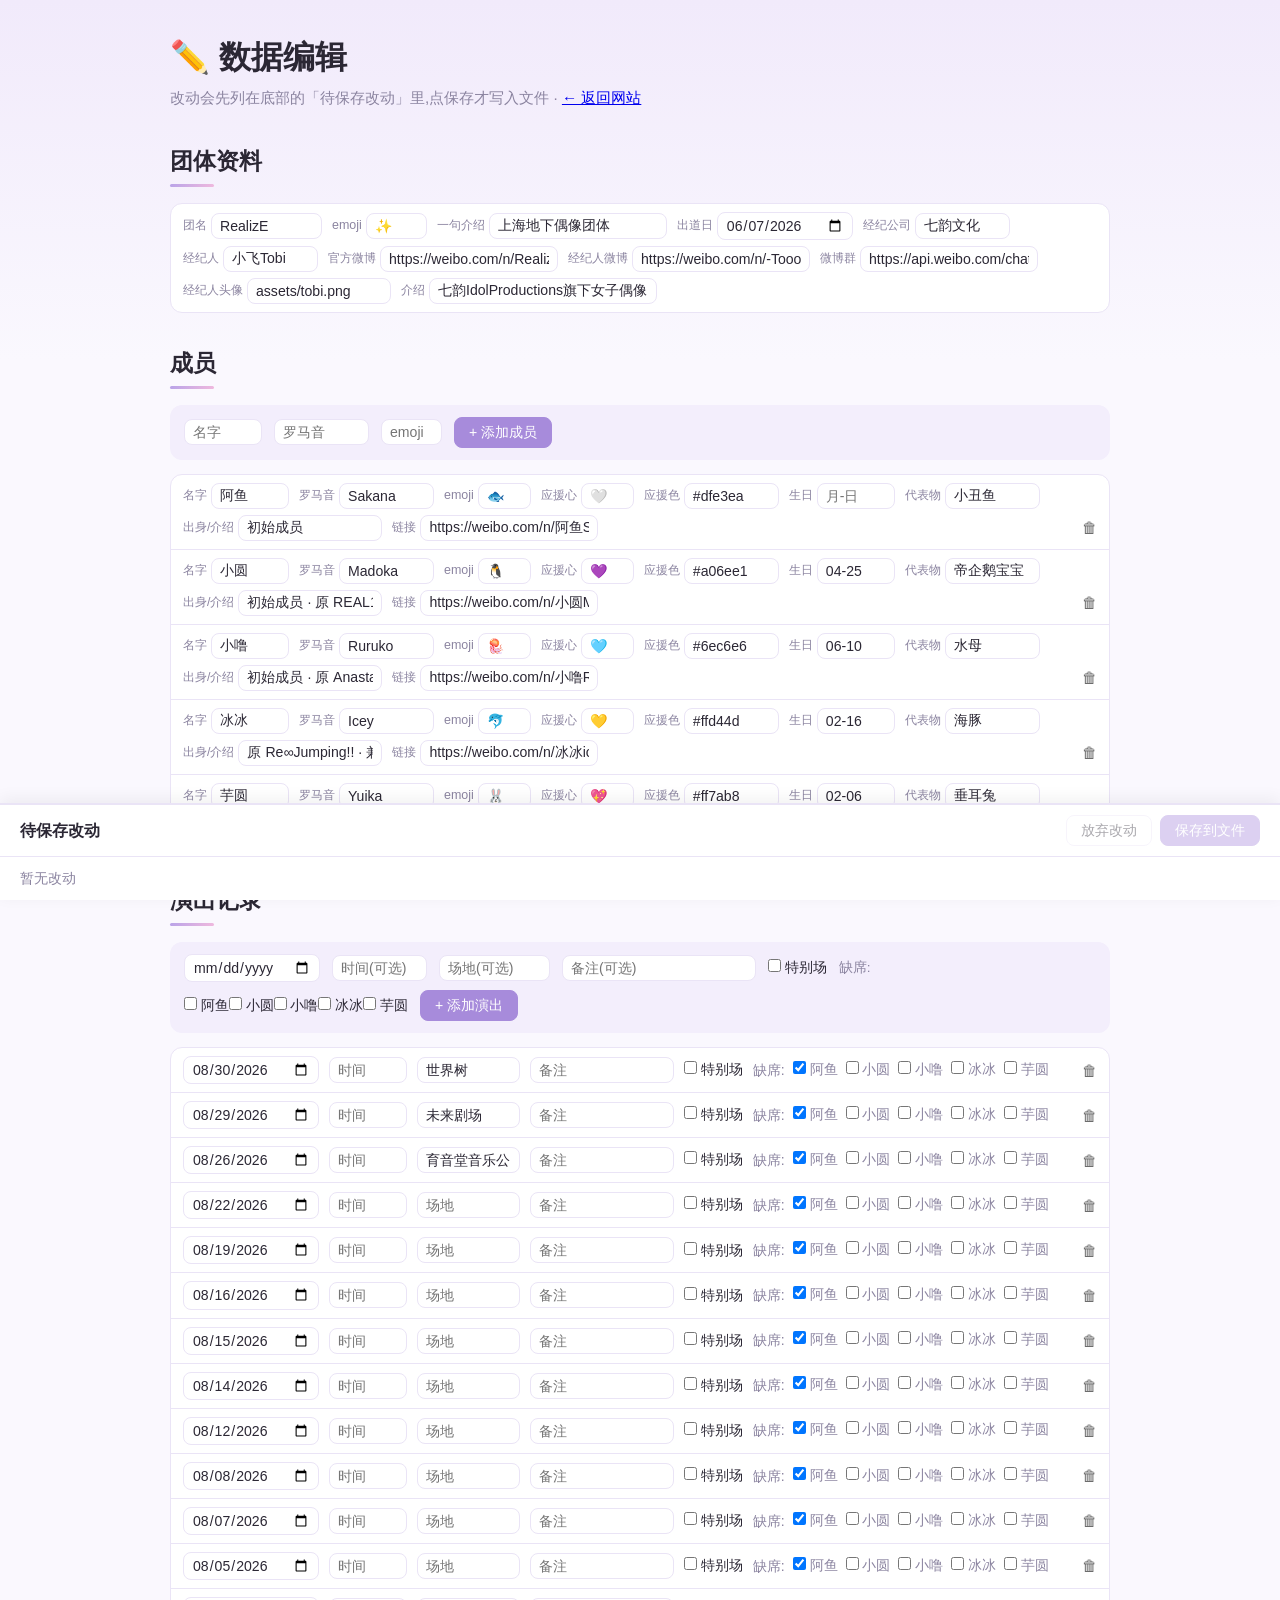
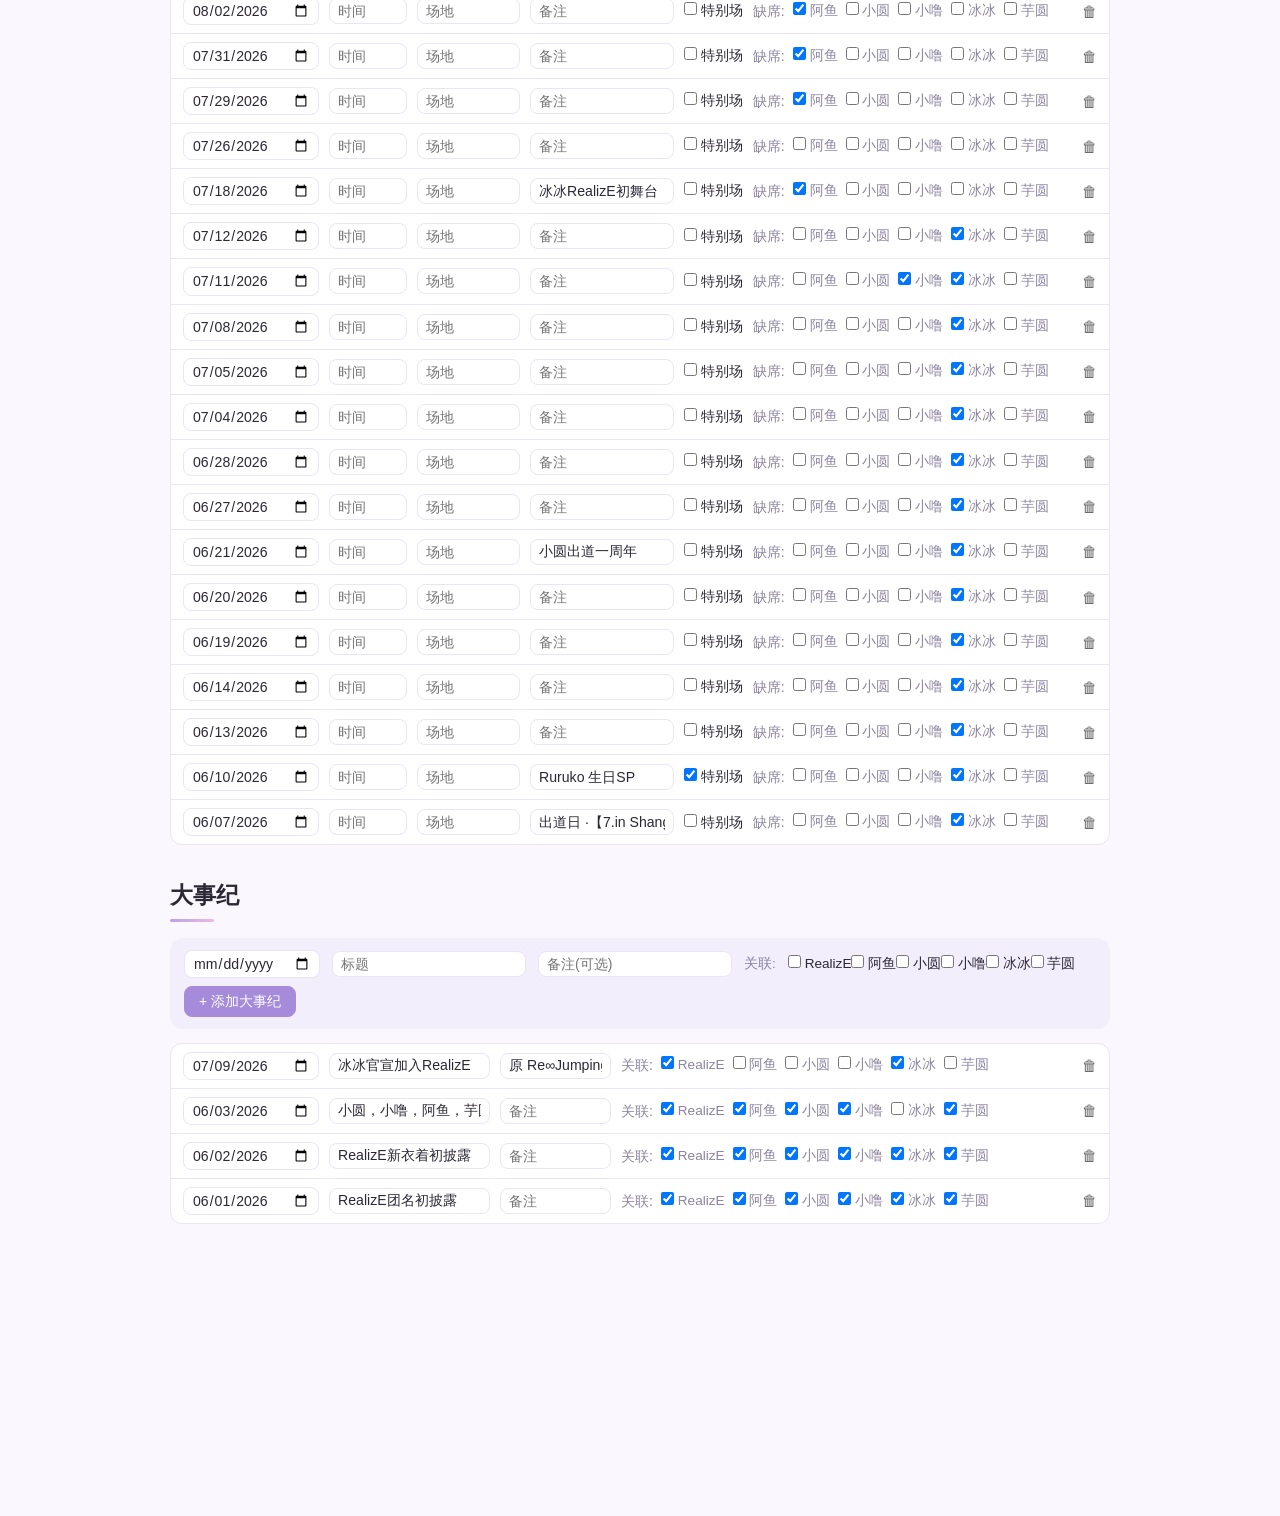
==== edit.html @ 7cd46fde "RealizE 粉丝站 1.0:公共数据 + 展示页 + 本地编辑页 Co-Authored-By: Claude Fable 5 <noreply@anthropic.com>" ====
<!DOCTYPE html>
<html lang="zh-CN">
<head>
  <meta charset="UTF-8">
  <meta name="viewport" content="width=device-width, initial-scale=1.0">
  <title>RealizE · 数据编辑</title>
  <link rel="stylesheet" href="css/style.css">
</head>
<body class="edit-page">

  <header class="edit-header">
    <h1>✏️ 数据编辑</h1>
    <p class="sub">改动会先列在底部的「待保存改动」里,点保存才写入文件 · <a href="index.html">← 返回网站</a></p>
  </header>

  <main>
    <section>
      <h2>团体资料</h2>
      <div id="group-form" class="edit-rows"></div>
    </section>

    <section>
      <h2>成员</h2>
      <form id="member-add" class="add-form">
        <input type="text" name="name" placeholder="名字" required size="6">
        <input type="text" name="roman" placeholder="罗马音" size="8">
        <input type="text" name="emoji" placeholder="emoji" size="4">
        <button type="submit">+ 添加成员</button>
      </form>
      <div id="member-rows" class="edit-rows"></div>
    </section>

    <section>
      <h2>演出记录</h2>
      <form id="show-add" class="add-form">
        <input type="date" name="date" required>
        <input type="text" name="time" placeholder="时间(可选)" size="8">
        <input type="text" name="venue" placeholder="场地(可选)" size="10">
        <input type="text" name="note" placeholder="备注(可选)">
        <label><input type="checkbox" name="special"> 特别场</label>
        <span class="absent-label">缺席:</span>
        <span id="show-add-absent"></span>
        <button type="submit">+ 添加演出</button>
      </form>
      <div id="show-rows" class="edit-rows"></div>
    </section>

    <section>
      <h2>大事纪</h2>
      <form id="event-add" class="add-form">
        <input type="date" name="date" required>
        <input type="text" name="title" placeholder="标题" required>
        <input type="text" name="note" placeholder="备注(可选)">
        <span class="absent-label">关联:</span>
        <span id="event-add-who"></span>
        <button type="submit">+ 添加大事纪</button>
      </form>
      <div id="event-rows" class="edit-rows"></div>
    </section>
  </main>

  <div id="diff-panel" class="diff-panel">
    <div class="diff-head">
      <strong>待保存改动</strong>
      <span id="diff-status" class="diff-status"></span>
      <span class="diff-actions">
        <button id="discard" disabled>放弃改动</button>
        <button id="save" class="primary" disabled>保存到文件</button>
      </span>
    </div>
    <div id="diff-list" class="diff-list">暂无改动</div>
  </div>

  <script src="js/edit-diff.js"></script>
  <script src="js/edit.js"></script>
</body>
</html>
---- css/style.css ----
/* 视觉方向：跟随官方的"梦幻淡紫"系（微博头像/公式照的薰衣草紫 + 白 + 星光）。
   颜色集中在 :root 变量里，调整色调只动这里。 */
:root {
  --bg: #faf8fe;
  --card: #ffffff;
  --text: #2b2734;
  --muted: #8b84a0;
  --line: #eae4f6;
  --accent: #a78bdb;        /* 薰衣草紫：chip、色块 */
  --accent-deep: #7d5fc7;   /* 深一档：文字高亮，保证对比度 */
  --accent-soft: #f3eefc;   /* 极淡紫：底色 */
  --grad: linear-gradient(120deg, #b9a3e8, #f0b9de); /* 淡紫→淡粉 */
}

* { box-sizing: border-box; margin: 0; padding: 0; }

body {
  background: linear-gradient(180deg, #f1eafb 0%, var(--bg) 360px) no-repeat, var(--bg);
  color: var(--text);
  font-family: -apple-system, "PingFang SC", "Hiragino Sans GB", "Microsoft YaHei", sans-serif;
  line-height: 1.6;
}

main, .hero { max-width: 860px; margin: 0 auto; padding: 0 20px; }

/* ---------- Hero ---------- */
.hero { padding: 48px 20px 28px; text-align: center; }
.hero .logo {
  width: min(380px, 82%);
  border-radius: 20px;
  box-shadow: 0 10px 36px rgba(167, 139, 219, 0.3);
}
.hero h1 {
  margin-top: 18px;
  font-size: 2.3rem;
  letter-spacing: 0.04em;
  font-family: "Apple Chancery", "Snell Roundhand", "Segoe Script", cursive,
    -apple-system, "PingFang SC", sans-serif;
  color: var(--accent-deep);
  text-shadow: 0 1px 12px rgba(167, 139, 219, 0.35);
}
.hero-photo {
  display: block;
  width: 100%;
  margin-top: 30px;
  border-radius: 18px;
  box-shadow: 0 12px 44px rgba(167, 139, 219, 0.28);
}
.tagline { color: var(--accent-deep); font-size: 1.15rem; font-weight: 600; margin-top: 14px; }
.sub { color: var(--muted); font-size: 0.95rem; margin-top: 3px; }

.next-show {
  margin: 24px auto 0;
  max-width: 420px;
  background: linear-gradient(160deg, #ffffff 60%, #f6f0fd);
  border: 1px solid var(--line);
  border-radius: 14px;
  padding: 18px 20px;
  box-shadow: 0 6px 24px rgba(167, 139, 219, 0.12);
}
.next-label { font-size: 0.8rem; color: var(--muted); letter-spacing: 0.1em; }
.next-date { font-size: 1.55rem; font-weight: 600; margin-top: 4px; }
.next-count { color: var(--accent-deep); font-weight: 600; margin-top: 2px; }
.next-note { color: var(--muted); font-size: 0.9rem; margin-top: 4px; }
.next-venue { font-size: 0.95rem; margin-top: 6px; }
.next-address { display: block; color: var(--muted); font-size: 0.82rem; }
.show-venue { color: var(--muted); font-size: 0.82rem; margin-right: 8px; }
.member-links { margin-top: 8px; font-size: 0.85rem; }
.member-links a { color: var(--accent-deep); text-decoration: none; }
.member-links a:hover { text-decoration: underline; }
#group-links a { color: var(--accent-deep); text-decoration: none; }
.link-avatar {
  width: 18px;
  height: 18px;
  border-radius: 50%;
  vertical-align: -4px;
}

.stats { display: flex; justify-content: center; gap: 12px; margin-top: 16px; flex-wrap: wrap; }
.stat {
  background: var(--card);
  border: 1px solid var(--line);
  border-radius: 12px;
  padding: 12px 20px;
  min-width: 120px;
}
.stat-value { font-weight: 600; color: var(--accent-deep); }
.stat-label { font-size: 0.8rem; color: var(--muted); margin-top: 2px; }

/* ---------- 区块 ---------- */
section { margin: 48px 0; }
h2 { font-size: 1.45rem; margin-bottom: 16px; }
h2::after {
  content: "";
  display: block;
  width: 44px;
  height: 3px;
  border-radius: 2px;
  background: var(--grad);
  margin-top: 4px;
}
.h2-sub { font-size: 0.85rem; font-weight: normal; color: var(--muted); margin-left: 8px; }
.h2-en {
  font-size: 0.72rem;
  font-weight: 600;
  color: var(--accent);
  letter-spacing: 0.22em;
  margin-left: 6px;
  vertical-align: 3px;
}

/* ---------- 成员 ---------- */
.members {
  display: grid;
  grid-template-columns: repeat(auto-fill, minmax(150px, 1fr));
  gap: 14px;
}
.member-card {
  background: var(--card);
  border: 1px solid var(--line);
  border-radius: 14px;
  padding: 18px 14px;
  text-align: center;
  transition: transform 0.15s, box-shadow 0.15s;
}
.member-card:hover {
  transform: translateY(-3px);
  box-shadow: 0 8px 24px rgba(167, 139, 219, 0.18);
}
.member-emoji {
  font-size: 2rem;
  width: 68px;
  height: 68px;
  line-height: 68px;
  border-radius: 50%;
  margin: 0 auto;
  background: var(--accent-soft);
}
.member-name { font-weight: 600; font-size: 1.15rem; margin-top: 6px; }
.member-roman { font-size: 0.85rem; color: var(--muted); letter-spacing: 0.06em; }
.member-intro { font-size: 0.8rem; color: var(--muted); margin-top: 4px; }
.member-meta {
  margin-top: 10px;
  border-top: 1px dashed var(--line);
  padding-top: 8px;
  text-align: left;
}
.mrow {
  display: flex;
  justify-content: space-between;
  gap: 8px;
  font-size: 0.82rem;
  padding: 1.5px 0;
}
.ml { color: var(--muted); flex-shrink: 0; }
.mv { color: var(--text); text-align: right; }

/* ---------- 演出档案 ---------- */
.filters { display: flex; gap: 8px; flex-wrap: wrap; margin-bottom: 14px; }
.chip {
  border: 1px solid var(--line);
  background: var(--card);
  border-radius: 999px;
  padding: 5px 14px;
  font-size: 0.88rem;
  cursor: pointer;
  color: var(--text);
}
.chip.on { background: var(--accent); border-color: var(--accent); color: #fff; }
.chip-dot {
  display: inline-block;
  width: 8px;
  height: 8px;
  border-radius: 50%;
  margin-right: 5px;
  vertical-align: 1px;
  box-shadow: 0 0 0 1px rgba(43, 39, 52, 0.08);
}

.shows { background: var(--card); border: 1px solid var(--line); border-radius: 14px; overflow: hidden; }
.show-row {
  display: grid;
  grid-template-columns: 72px 150px 1fr auto;
  gap: 10px;
  align-items: center;
  padding: 10px 16px;
  border-bottom: 1px solid var(--line);
  font-size: 0.92rem;
}
.show-row:last-child { border-bottom: none; }
.show-row:hover { background: var(--accent-soft); }
.show-row.future { color: var(--muted); background: var(--bg); }
.show-row.special { background: var(--accent-soft); }
.show-n { color: var(--muted); font-size: 0.85rem; }
.show-row.future .show-n {
  background: var(--accent-soft);
  color: var(--accent-deep);
  border-radius: 999px;
  text-align: center;
  padding: 1px 0;
  font-size: 0.78rem;
}
.show-note { min-width: 0; }
.tag {
  background: var(--grad);
  color: #fff;
  border-radius: 999px;
  font-size: 0.75rem;
  padding: 1px 9px;
  margin-right: 6px;
}
.show-lineup { display: flex; gap: 3px; }
.dot.absent { opacity: 0.22; filter: grayscale(1); }

@media (max-width: 560px) {
  .show-row { grid-template-columns: 60px 1fr auto; }
  .show-note { grid-column: 1 / -1; padding-left: 2px; }
  .show-note:empty { display: none; }
}

/* ---------- 时间线 ---------- */
.timeline { border-left: 2px solid var(--line); padding-left: 20px; margin-left: 8px; }
.tl-item { position: relative; padding: 8px 0 16px; }
.tl-item::before {
  content: "";
  position: absolute;
  left: -26px;
  top: 16px;
  width: 10px;
  height: 10px;
  border-radius: 50%;
  background: var(--accent);
  box-shadow: 0 0 0 4px rgba(167, 139, 219, 0.16);
}
.tl-item.show::before { background: #cfc3ea; }
.tl-date { font-size: 0.82rem; color: var(--muted); }
.tl-title { font-weight: 600; }
.tl-note { font-size: 0.85rem; color: var(--muted); }

footer {
  text-align: center;
  color: var(--muted);
  font-size: 0.8rem;
  padding: 40px 20px 60px;
}
footer a { color: var(--muted); }

/* ---------- 编辑页 ---------- */
.edit-page { padding-bottom: 260px; }
.edit-header { max-width: 980px; margin: 0 auto; padding: 32px 20px 0; }
.edit-page main { max-width: 980px; }
.edit-page section { margin: 32px 0; }

.add-form {
  display: flex;
  flex-wrap: wrap;
  gap: 8px 12px;
  align-items: center;
  background: var(--accent-soft);
  border-radius: 12px;
  padding: 12px 14px;
  margin-bottom: 14px;
  font-size: 0.9rem;
}
.add-form input[type="text"], .add-form input[type="date"],
.edit-row input[type="text"], .edit-row input[type="date"] {
  border: 1px solid var(--line);
  border-radius: 8px;
  padding: 4px 8px;
  font-size: 0.88rem;
  font-family: inherit;
  background: var(--card);
  color: var(--text);
}
.add-form button, .diff-actions button {
  border: 1px solid var(--line);
  background: var(--card);
  border-radius: 8px;
  padding: 5px 14px;
  font-size: 0.88rem;
  cursor: pointer;
  color: var(--text);
}
.add-form button, button.primary { background: var(--accent); border-color: var(--accent); color: #fff; }
.diff-actions button:disabled { opacity: 0.4; cursor: default; }
.absent-label { color: var(--muted); font-size: 0.85rem; }

.edit-rows { background: var(--card); border: 1px solid var(--line); border-radius: 12px; }
.edit-row {
  display: flex;
  flex-wrap: wrap;
  gap: 6px 10px;
  align-items: center;
  padding: 8px 12px;
  border-bottom: 1px solid var(--line);
  font-size: 0.88rem;
}
.edit-row:last-child { border-bottom: none; }
.member-checks { display: inline-flex; flex-wrap: wrap; gap: 8px; color: var(--muted); }
.field { display: inline-flex; align-items: center; gap: 4px; }
.field-label { font-size: 0.78rem; color: var(--muted); white-space: nowrap; }
.check, .add-form label { white-space: nowrap; font-size: 0.85rem; cursor: pointer; }
button.del {
  margin-left: auto;
  border: none;
  background: none;
  cursor: pointer;
  font-size: 0.95rem;
  opacity: 0.6;
}
button.del:hover { opacity: 1; }

.diff-panel {
  position: fixed;
  left: 0; right: 0; bottom: 0;
  background: var(--card);
  border-top: 2px solid var(--line);
  box-shadow: 0 -4px 16px rgba(0, 0, 0, 0.06);
  max-height: 240px;
  display: flex;
  flex-direction: column;
}
.diff-head {
  display: flex;
  align-items: center;
  gap: 12px;
  padding: 10px 20px;
  border-bottom: 1px solid var(--line);
}
.diff-status { color: var(--muted); font-size: 0.85rem; }
.diff-actions { margin-left: auto; display: flex; gap: 8px; }
.diff-list { overflow-y: auto; padding: 10px 20px; font-size: 0.88rem; color: var(--muted); }
.diff-item { padding: 6px 0; border-bottom: 1px dashed var(--line); color: var(--text); }
.diff-item:last-child { border-bottom: none; }
.diff-detail { color: var(--muted); font-size: 0.84rem; padding-left: 46px; }
.diff-badge {
  display: inline-block;
  border-radius: 6px;
  font-size: 0.75rem;
  padding: 1px 8px;
  color: #fff;
  margin-right: 4px;
}
.diff-badge.add { background: #27ae60; }
.diff-badge.mod { background: #e67e22; }
.diff-badge.del { background: #e74c3c; }
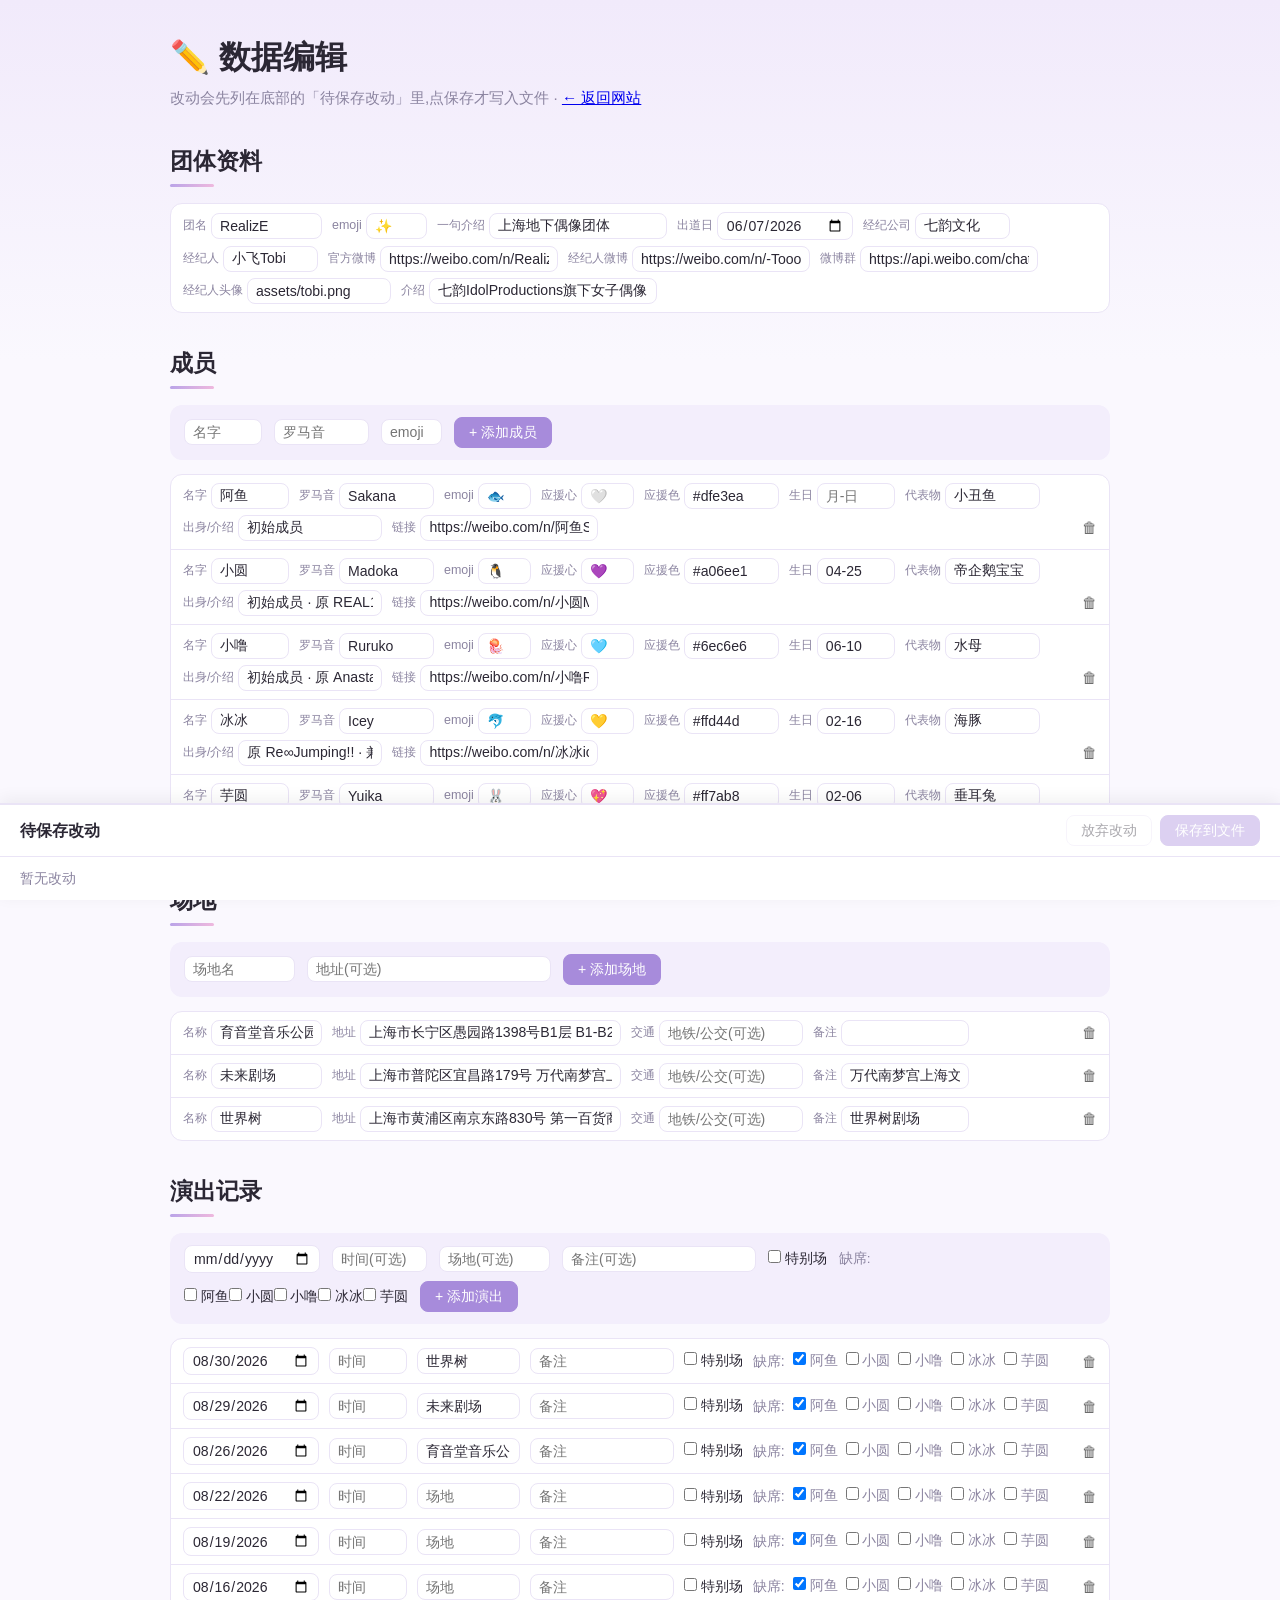
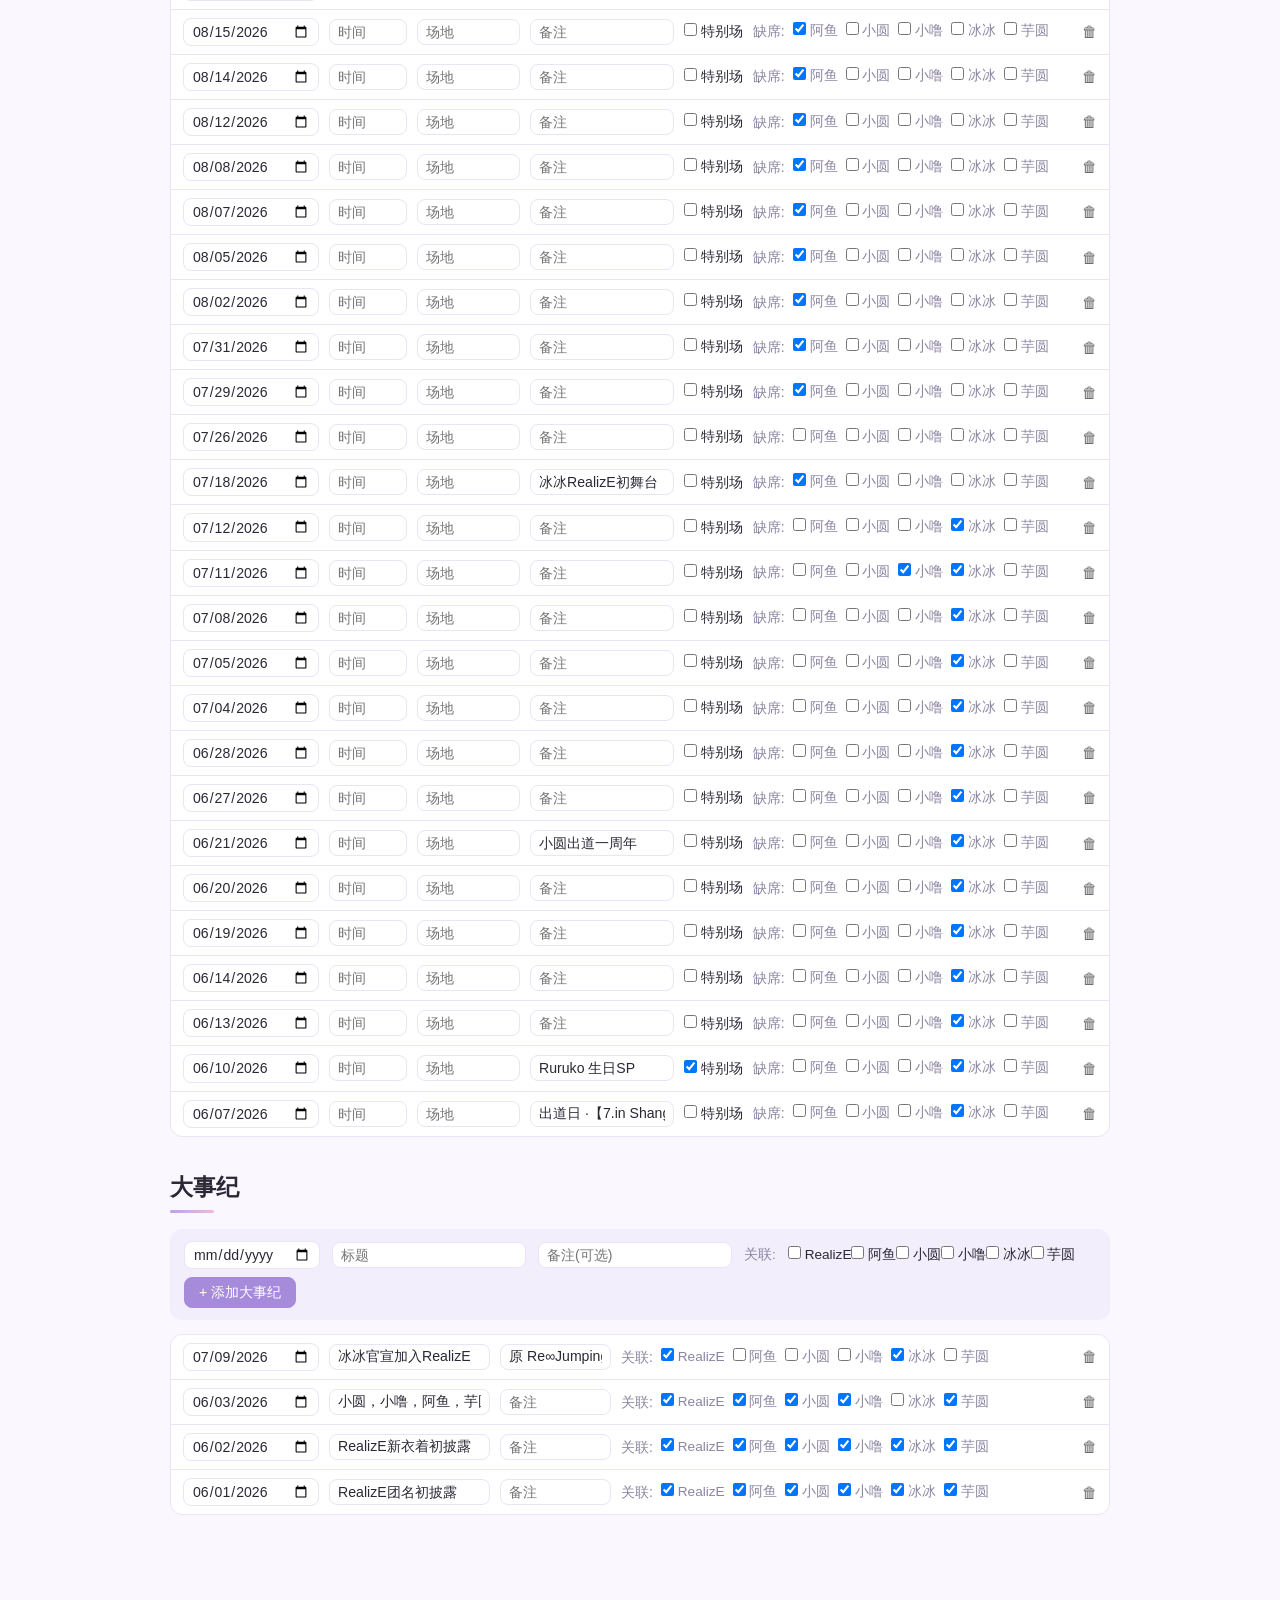
==== commit 8376f1c1: "1.x 收尾:维护兜底页、保存并发保护、档案分页、输入校验、单条撤销、场地库(含地址)、删除 import.py" ====
--- a/edit.html
+++ b/edit.html
@@ -28,6 +28,16 @@
         <button type="submit">+ 添加成员</button>
       </form>
       <div id="member-rows" class="edit-rows"></div>
+    </section>
+
+    <section>
+      <h2>场地</h2>
+      <form id="venue-add" class="add-form">
+        <input type="text" name="name" placeholder="场地名" required size="10">
+        <input type="text" name="address" placeholder="地址(可选)" size="26">
+        <button type="submit">+ 添加场地</button>
+      </form>
+      <div id="venue-rows" class="edit-rows"></div>
     </section>
 
     <section>
@@ -71,6 +81,7 @@
     <div id="diff-list" class="diff-list">暂无改动</div>
   </div>
 
+  <script src="js/fallback.js"></script>
   <script src="js/edit-diff.js"></script>
   <script src="js/edit.js"></script>
 </body>
--- a/css/style.css
+++ b/css/style.css
@@ -218,6 +218,47 @@
   .show-note:empty { display: none; }
 }
 
+/* ---------- 分页 ---------- */
+.pager { display: flex; justify-content: center; gap: 6px; margin-top: 14px; }
+.page-btn {
+  border: 1px solid var(--line);
+  background: var(--card);
+  color: var(--text);
+  border-radius: 8px;
+  min-width: 32px;
+  padding: 4px 8px;
+  font-size: 0.88rem;
+  cursor: pointer;
+}
+.page-btn.on { background: var(--accent); border-color: var(--accent); color: #fff; }
+.page-btn:disabled { opacity: 0.35; cursor: default; }
+
+/* ---------- 维护兜底页 ---------- */
+.fallback {
+  max-width: 560px;
+  margin: 8vh auto;
+  padding: 0 20px;
+  text-align: center;
+}
+.fallback-photo {
+  width: 100%;
+  border-radius: 18px;
+  box-shadow: 0 12px 44px rgba(167, 139, 219, 0.28);
+}
+.fallback h1 { margin-top: 24px; font-size: 1.6rem; color: var(--accent-deep); }
+.fallback p { color: var(--muted); margin-top: 8px; }
+.fallback-err { font-size: 0.82rem; }
+.fallback-retry {
+  margin-top: 18px;
+  border: none;
+  background: var(--accent);
+  color: #fff;
+  border-radius: 999px;
+  padding: 8px 28px;
+  font-size: 0.95rem;
+  cursor: pointer;
+}
+
 /* ---------- 时间线 ---------- */
 .timeline { border-left: 2px solid var(--line); padding-left: 20px; margin-left: 8px; }
 .tl-item { position: relative; padding: 8px 0 16px; }
@@ -331,6 +372,18 @@
 .diff-actions { margin-left: auto; display: flex; gap: 8px; }
 .diff-list { overflow-y: auto; padding: 10px 20px; font-size: 0.88rem; color: var(--muted); }
 .diff-item { padding: 6px 0; border-bottom: 1px dashed var(--line); color: var(--text); }
+.diff-error { color: #c0392b; font-size: 0.86rem; padding: 3px 0; }
+.diff-undo {
+  margin-left: 10px;
+  border: 1px solid var(--line);
+  background: var(--card);
+  color: var(--muted);
+  border-radius: 6px;
+  font-size: 0.75rem;
+  padding: 0 8px;
+  cursor: pointer;
+}
+.diff-undo:hover { color: var(--accent-deep); border-color: var(--accent); }
 .diff-item:last-child { border-bottom: none; }
 .diff-detail { color: var(--muted); font-size: 0.84rem; padding-left: 46px; }
 .diff-badge {
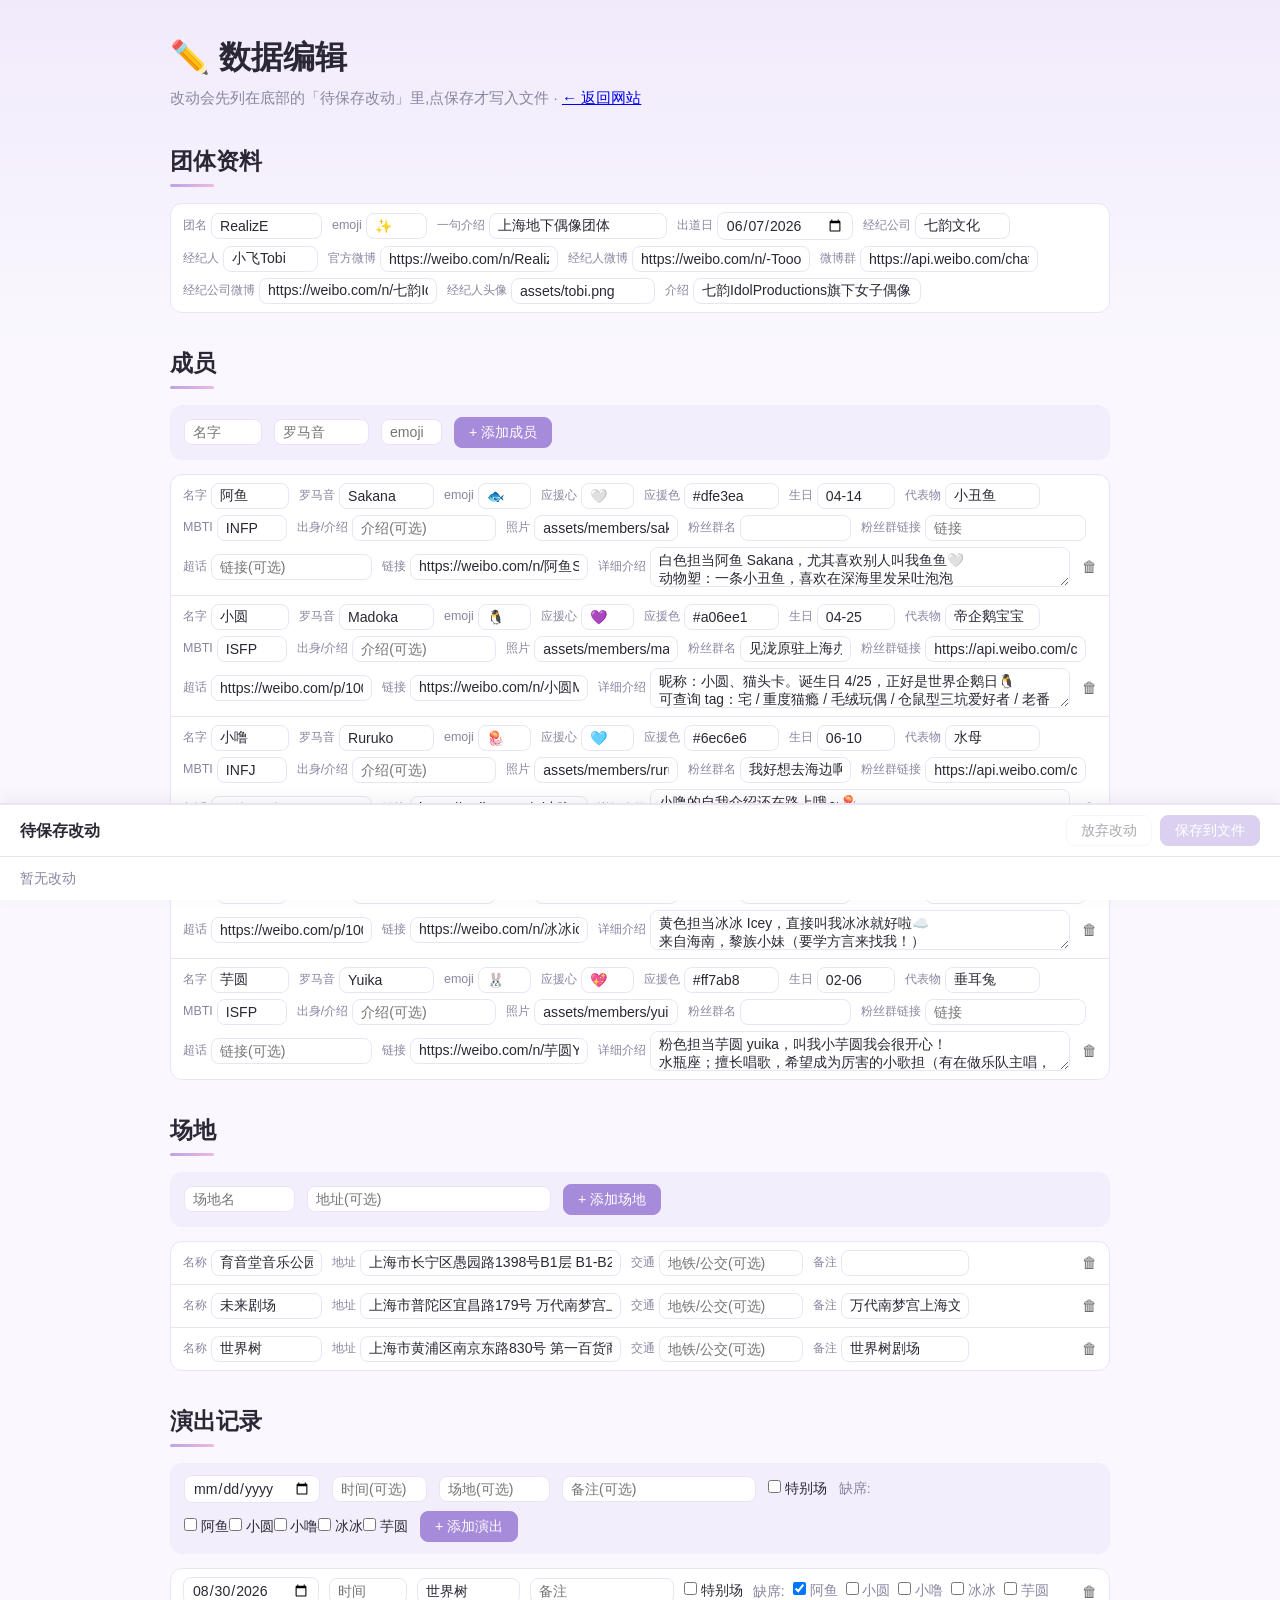
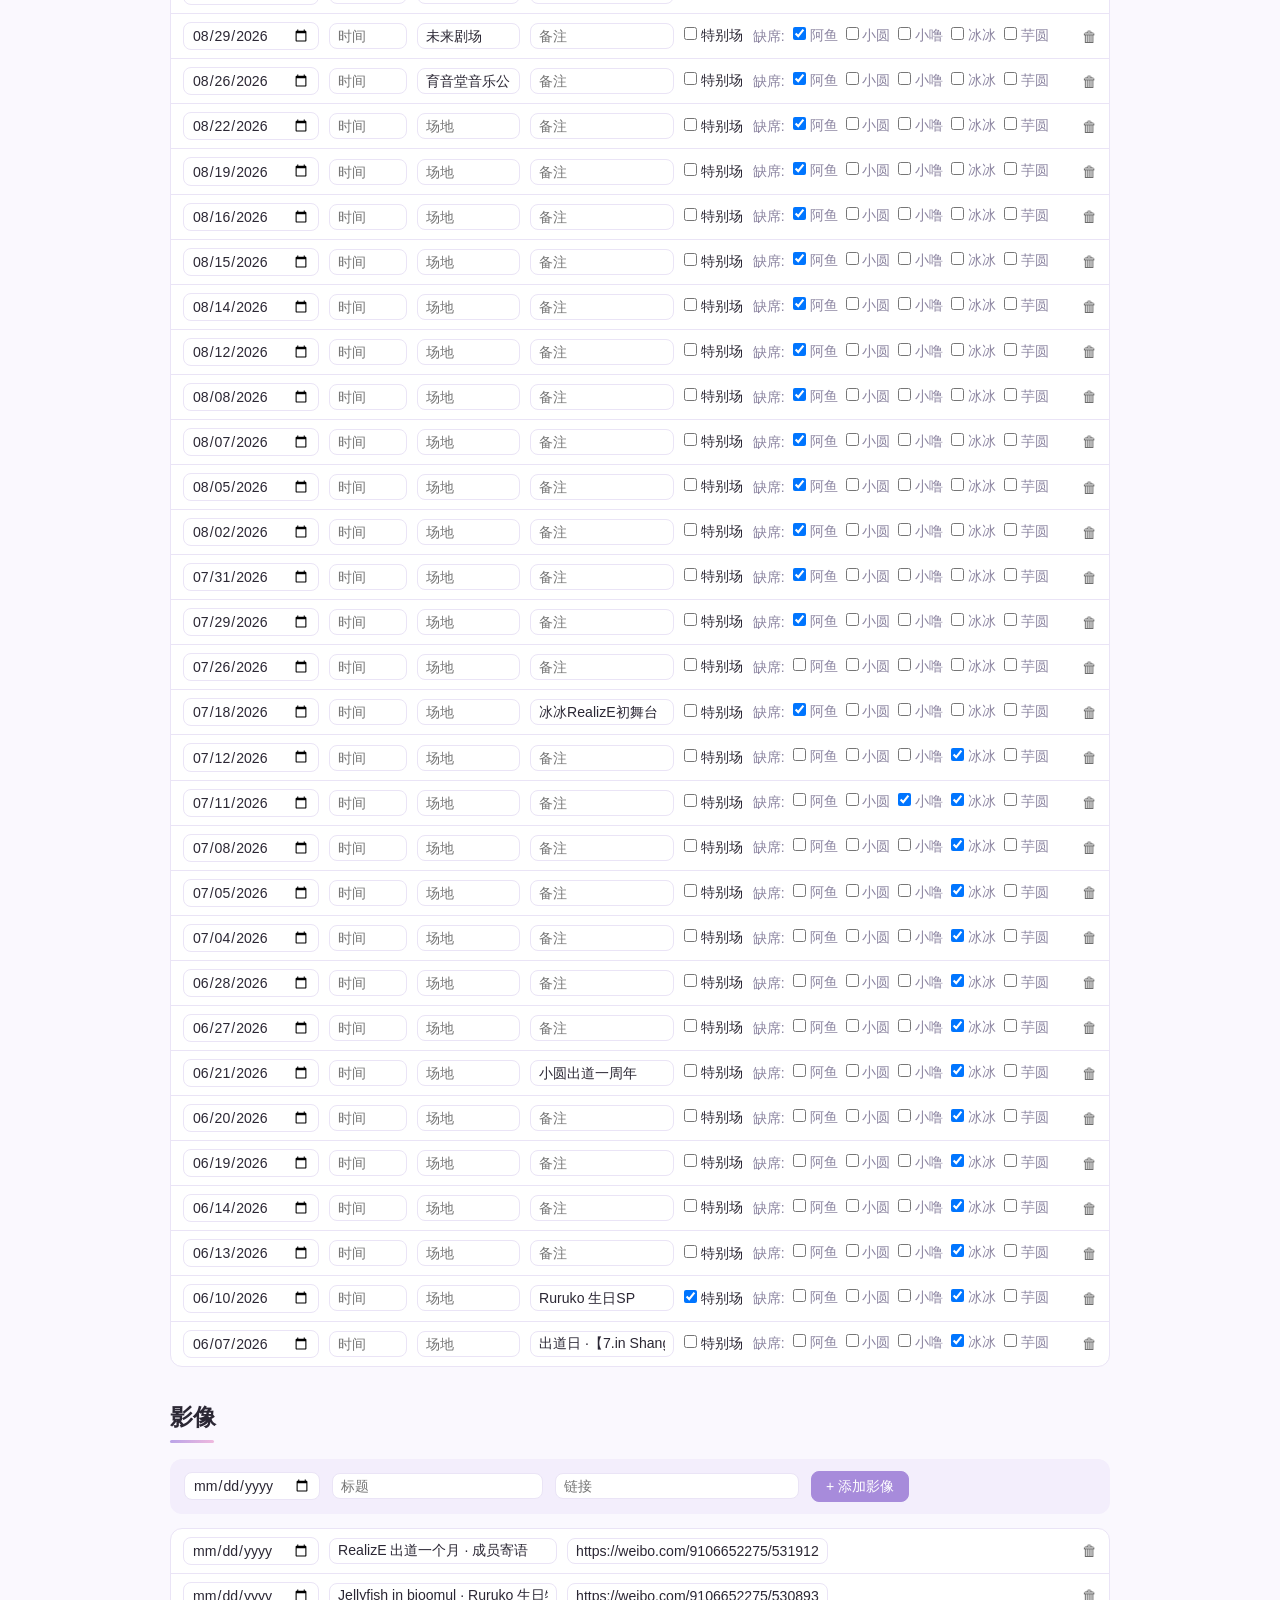
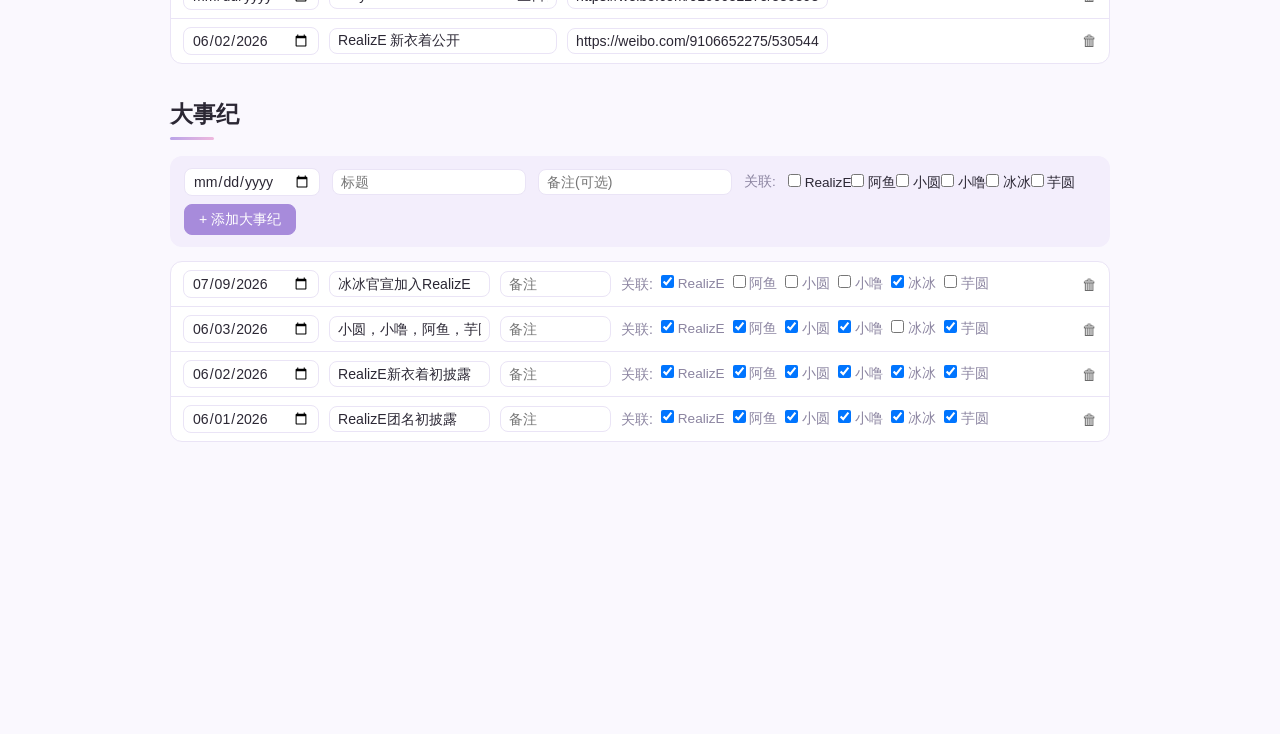
==== commit 83636a32: "微博调研落地:成员超话按钮(小圆/冰冰)、七韵官博链接、官方邮箱进声明、影像区块(3条官方视频外链,含编辑页支持)" ====
--- a/edit.html
+++ b/edit.html
@@ -56,6 +56,17 @@
     </section>
 
     <section>
+      <h2>影像</h2>
+      <form id="video-add" class="add-form">
+        <input type="date" name="date">
+        <input type="text" name="title" placeholder="标题" required size="22">
+        <input type="text" name="url" placeholder="链接" required size="26">
+        <button type="submit">+ 添加影像</button>
+      </form>
+      <div id="video-rows" class="edit-rows"></div>
+    </section>
+
+    <section>
       <h2>大事纪</h2>
       <form id="event-add" class="add-form">
         <input type="date" name="date" required>
--- a/css/style.css
+++ b/css/style.css
@@ -17,7 +17,10 @@
 body {
   background: linear-gradient(180deg, #f1eafb 0%, var(--bg) 360px) no-repeat, var(--bg);
   color: var(--text);
-  font-family: -apple-system, "PingFang SC", "Hiragino Sans GB", "Microsoft YaHei", sans-serif;
+  /* 偶像官网惯例(=LOVE/FRUITS ZIPPER):中文用干净黑体,
+     数字/英文用圆润西文字体 Comfortaa 出可爱感 */
+  font-family: "Comfortaa", -apple-system, "PingFang SC", "Hiragino Sans GB",
+    "Microsoft YaHei", sans-serif;
   line-height: 1.6;
 }
 
@@ -75,6 +78,13 @@
   border-radius: 50%;
   vertical-align: -4px;
 }
+/* 微博图标:官方红色 logo 原样使用 */
+.wb-icon {
+  width: 15px;
+  height: 15px;
+  vertical-align: -2.5px;
+  margin-right: 4px;
+}
 
 .stats { display: flex; justify-content: center; gap: 12px; margin-top: 16px; flex-wrap: wrap; }
 .stat {
@@ -218,6 +228,133 @@
   .show-note:empty { display: none; }
 }
 
+/* ---------- 成员详情弹窗 ---------- */
+.member-card { cursor: pointer; }
+.modal-mask[hidden] { display: none; }
+.modal-mask {
+  position: fixed;
+  inset: 0;
+  background: rgba(43, 39, 52, 0.45);
+  backdrop-filter: blur(3px);
+  display: flex;
+  align-items: center;
+  justify-content: center;
+  z-index: 100;
+  padding: 20px;
+}
+.modal {
+  position: relative;
+  background: var(--card);
+  border-radius: 20px;
+  box-shadow: 0 20px 60px rgba(43, 39, 52, 0.3);
+  max-width: 920px;
+  width: 100%;
+  max-height: 92vh;
+  overflow-y: auto;
+}
+.modal-nav {
+  flex-shrink: 0;
+  width: 46px;
+  height: 46px;
+  margin: 0 14px;
+  border: none;
+  border-radius: 50%;
+  background: rgba(255, 255, 255, 0.85);
+  color: var(--accent-deep);
+  font-size: 1.5rem;
+  line-height: 1;
+  cursor: pointer;
+  box-shadow: 0 4px 16px rgba(43, 39, 52, 0.2);
+}
+.modal-nav:hover { background: var(--accent); color: #fff; }
+.modal-close {
+  position: absolute;
+  top: 12px;
+  right: 12px;
+  border: none;
+  background: var(--accent-soft);
+  color: var(--accent-deep);
+  width: 30px;
+  height: 30px;
+  border-radius: 50%;
+  cursor: pointer;
+  font-size: 0.9rem;
+  z-index: 1;
+}
+.modal-body { display: flex; gap: 28px; padding: 32px; }
+.modal-photo {
+  width: 350px;
+  flex-shrink: 0;
+  aspect-ratio: 3 / 4;
+  object-fit: cover;
+  border-radius: 14px;
+  box-shadow: 0 8px 28px rgba(167, 139, 219, 0.25);
+}
+.modal-photo-placeholder {
+  display: flex;
+  flex-direction: column;
+  align-items: center;
+  justify-content: center;
+  gap: 8px;
+  background: var(--accent-soft);
+}
+.ph-emoji { font-size: 3.4rem; }
+.ph-text { font-size: 0.82rem; color: var(--muted); letter-spacing: 0.1em; }
+.modal-info { min-width: 0; flex: 1; }
+.modal-name { font-size: 1.7rem; font-weight: 700; }
+.modal-roman { font-size: 0.95rem; font-weight: 400; color: var(--muted); letter-spacing: 0.06em; }
+.modal-facts { display: flex; flex-wrap: wrap; gap: 6px 14px; margin-top: 10px; }
+.fact { font-size: 0.86rem; }
+.fact-l { color: var(--muted); margin-right: 4px; }
+.modal-bio {
+  margin-top: 14px;
+  padding-top: 12px;
+  border-top: 1px dashed var(--line);
+  font-size: 0.97rem;
+  line-height: 1.95;
+  letter-spacing: 0.02em;
+}
+.modal-bio p { margin-bottom: 6px; }
+.bio-empty { color: var(--muted); }
+.tr-btn {
+  border: 1px solid var(--accent);
+  background: var(--card);
+  color: var(--accent-deep);
+  border-radius: 6px;
+  font-size: 0.72rem;
+  padding: 0 6px;
+  margin-left: 4px;
+  cursor: pointer;
+  vertical-align: 1px;
+}
+.tr-btn.on, .tr-btn:hover { background: var(--accent); color: #fff; }
+.tr-text[hidden] { display: none; }
+.tr-text {
+  display: block;
+  color: var(--accent-deep);
+  background: var(--accent-soft);
+  border-radius: 8px;
+  padding: 4px 10px;
+  margin-top: 4px;
+  font-size: 0.86rem;
+}
+.modal-weibo {
+  display: inline-block;
+  margin-top: 12px;
+  background: var(--accent-soft);
+  border: 1px solid var(--accent);
+  color: var(--accent-deep);
+  text-decoration: none;
+  border-radius: 999px;
+  padding: 6px 18px;
+  font-size: 0.88rem;
+}
+.modal-weibo:hover { background: var(--accent); color: #fff; }
+@media (max-width: 560px) {
+  .modal-body { flex-direction: column; }
+  .modal-photo { width: 100%; max-width: 300px; margin: 0 auto; }
+}
+
 /* ---------- 分页 ---------- */
 .pager { display: flex; justify-content: center; gap: 6px; margin-top: 14px; }
 .page-btn {
@@ -259,6 +396,36 @@
   cursor: pointer;
 }
 
+/* ---------- 影像 ---------- */
+.videos { background: var(--card); border: 1px solid var(--line); border-radius: 14px; overflow: hidden; }
+.video-row {
+  display: flex;
+  align-items: center;
+  gap: 12px;
+  padding: 12px 16px;
+  border-bottom: 1px solid var(--line);
+  text-decoration: none;
+  color: var(--text);
+  font-size: 0.94rem;
+}
+.video-row:last-child { border-bottom: none; }
+.video-row:hover { background: var(--accent-soft); }
+.video-play {
+  flex-shrink: 0;
+  width: 26px;
+  height: 26px;
+  border-radius: 50%;
+  background: var(--accent);
+  color: #fff;
+  font-size: 0.65rem;
+  display: flex;
+  align-items: center;
+  justify-content: center;
+}
+.video-title { min-width: 0; }
+.video-date { color: var(--muted); font-size: 0.84rem; }
+.video-src { margin-left: auto; color: var(--muted); font-size: 0.84rem; white-space: nowrap; }
+
 /* ---------- 时间线 ---------- */
 .timeline { border-left: 2px solid var(--line); padding-left: 20px; margin-left: 8px; }
 .tl-item { position: relative; padding: 8px 0 16px; }
@@ -285,6 +452,18 @@
   padding: 40px 20px 60px;
 }
 footer a { color: var(--muted); }
+.disclaimer {
+  max-width: 640px;
+  margin: 0 auto 18px;
+  padding: 14px 18px;
+  background: var(--card);
+  border: 1px solid var(--line);
+  border-radius: 12px;
+  text-align: left;
+  line-height: 1.7;
+}
+.disclaimer strong { color: var(--text); }
+.disclaimer p { margin-top: 6px; }
 
 /* ---------- 编辑页 ---------- */
 .edit-page { padding-bottom: 260px; }
@@ -339,6 +518,18 @@
 .edit-row:last-child { border-bottom: none; }
 .member-checks { display: inline-flex; flex-wrap: wrap; gap: 8px; color: var(--muted); }
 .field { display: inline-flex; align-items: center; gap: 4px; }
+.edit-row textarea {
+  border: 1px solid var(--line);
+  border-radius: 8px;
+  padding: 4px 8px;
+  font-size: 0.86rem;
+  font-family: inherit;
+  background: var(--card);
+  color: var(--text);
+  width: 420px;
+  max-width: 80vw;
+  resize: vertical;
+}
 .field-label { font-size: 0.78rem; color: var(--muted); white-space: nowrap; }
 .check, .add-form label { white-space: nowrap; font-size: 0.85rem; cursor: pointer; }
 button.del {
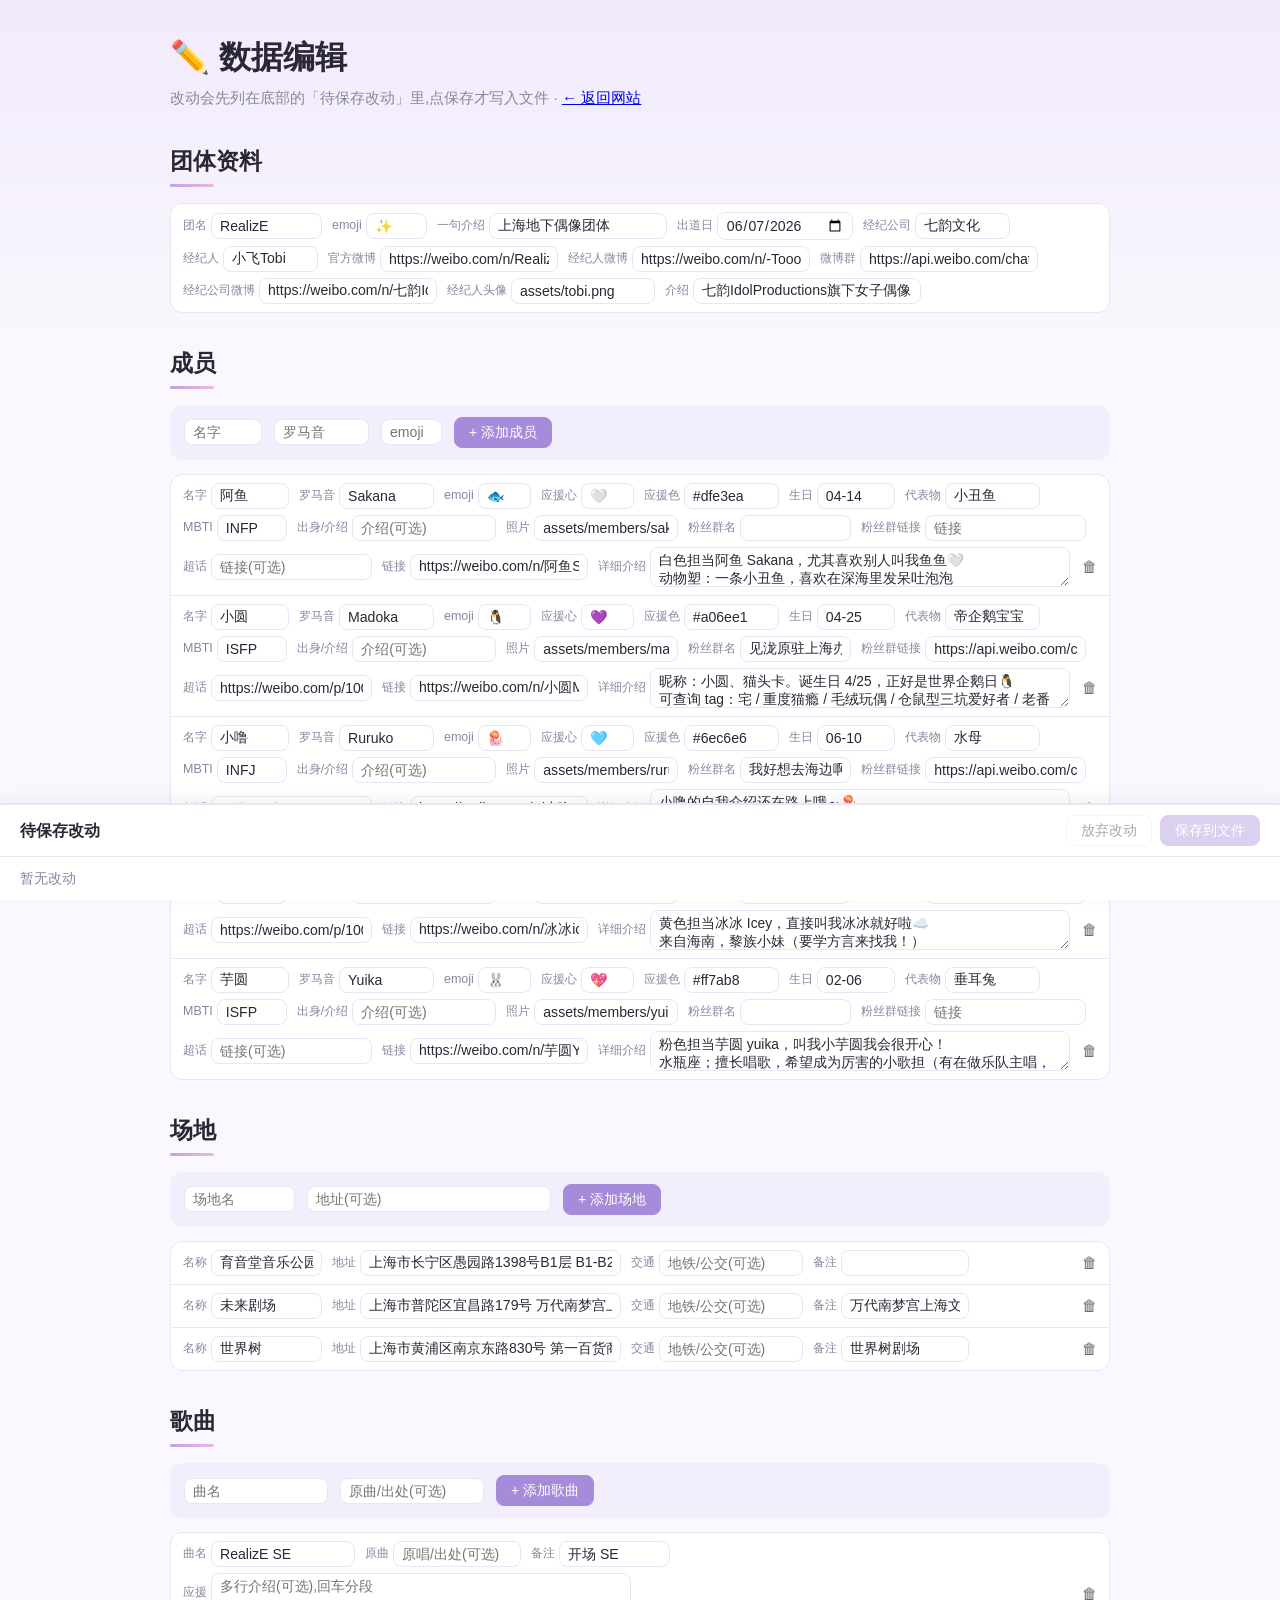
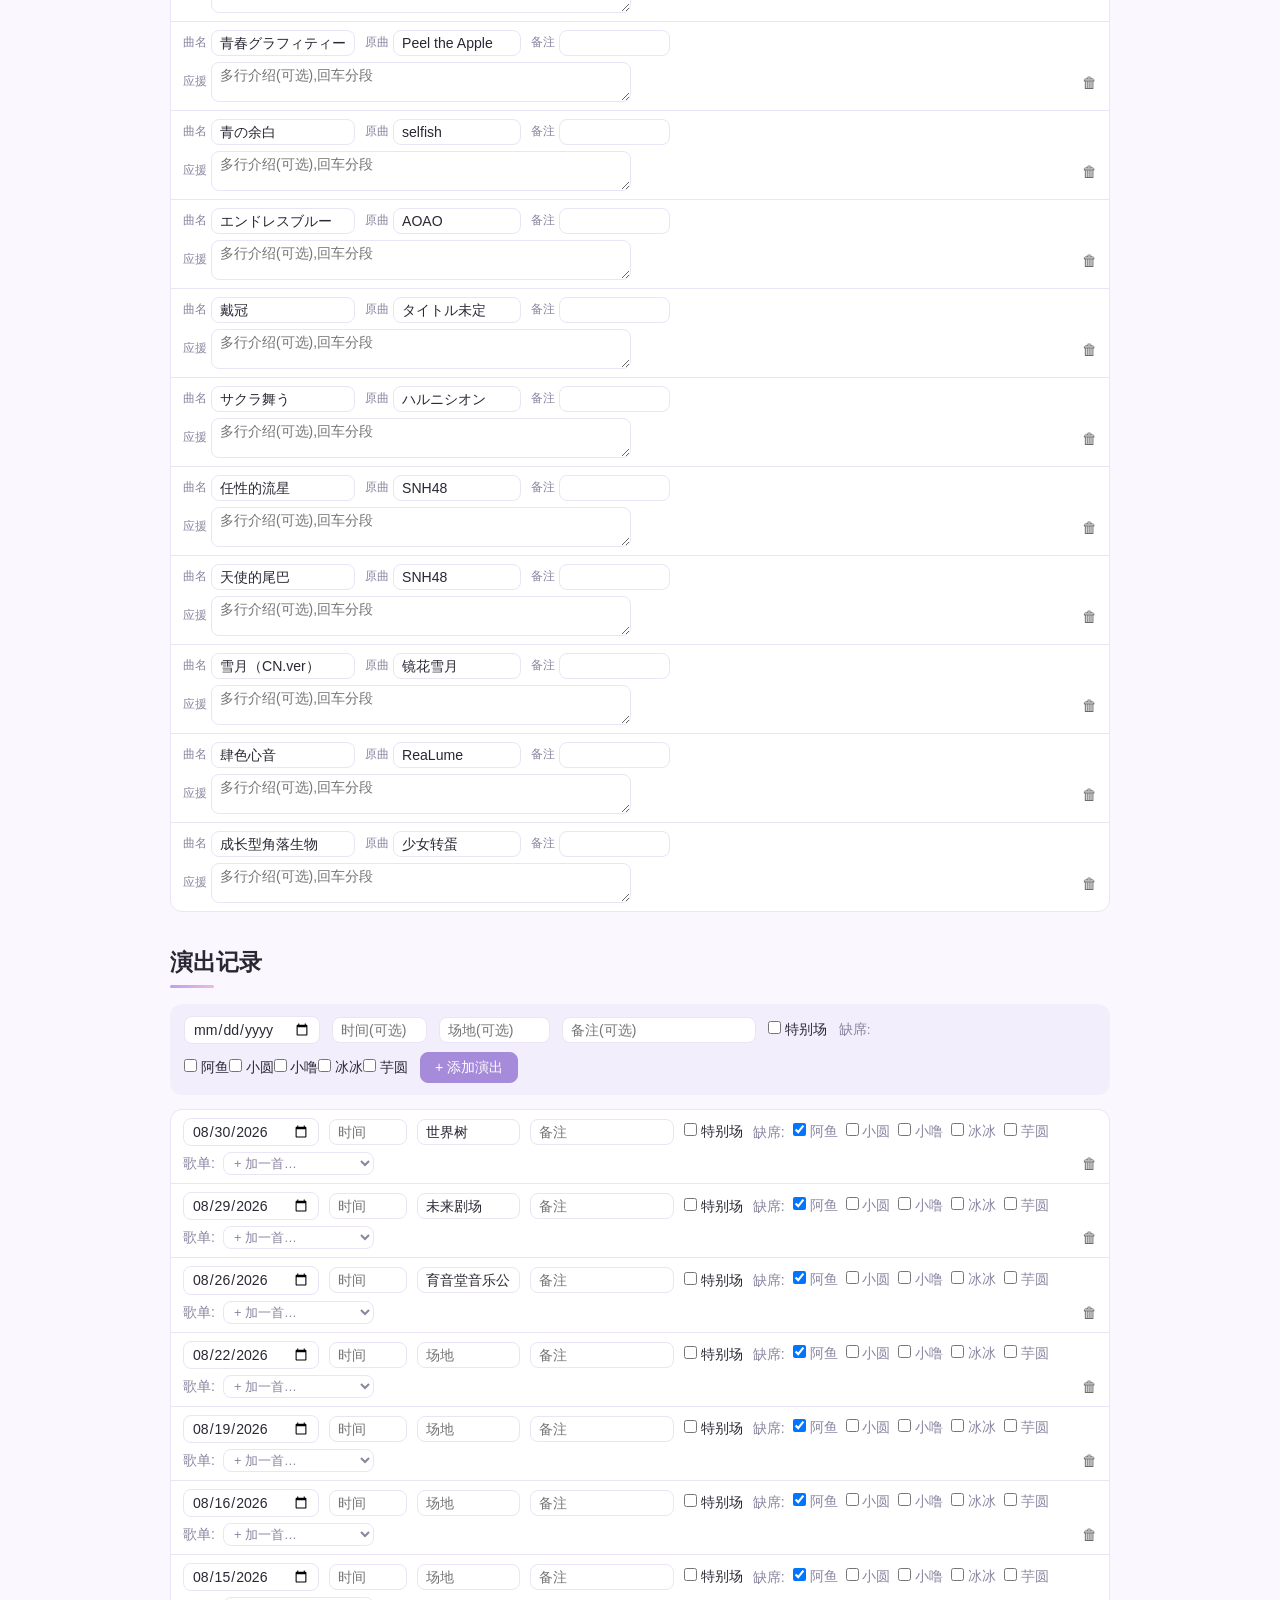
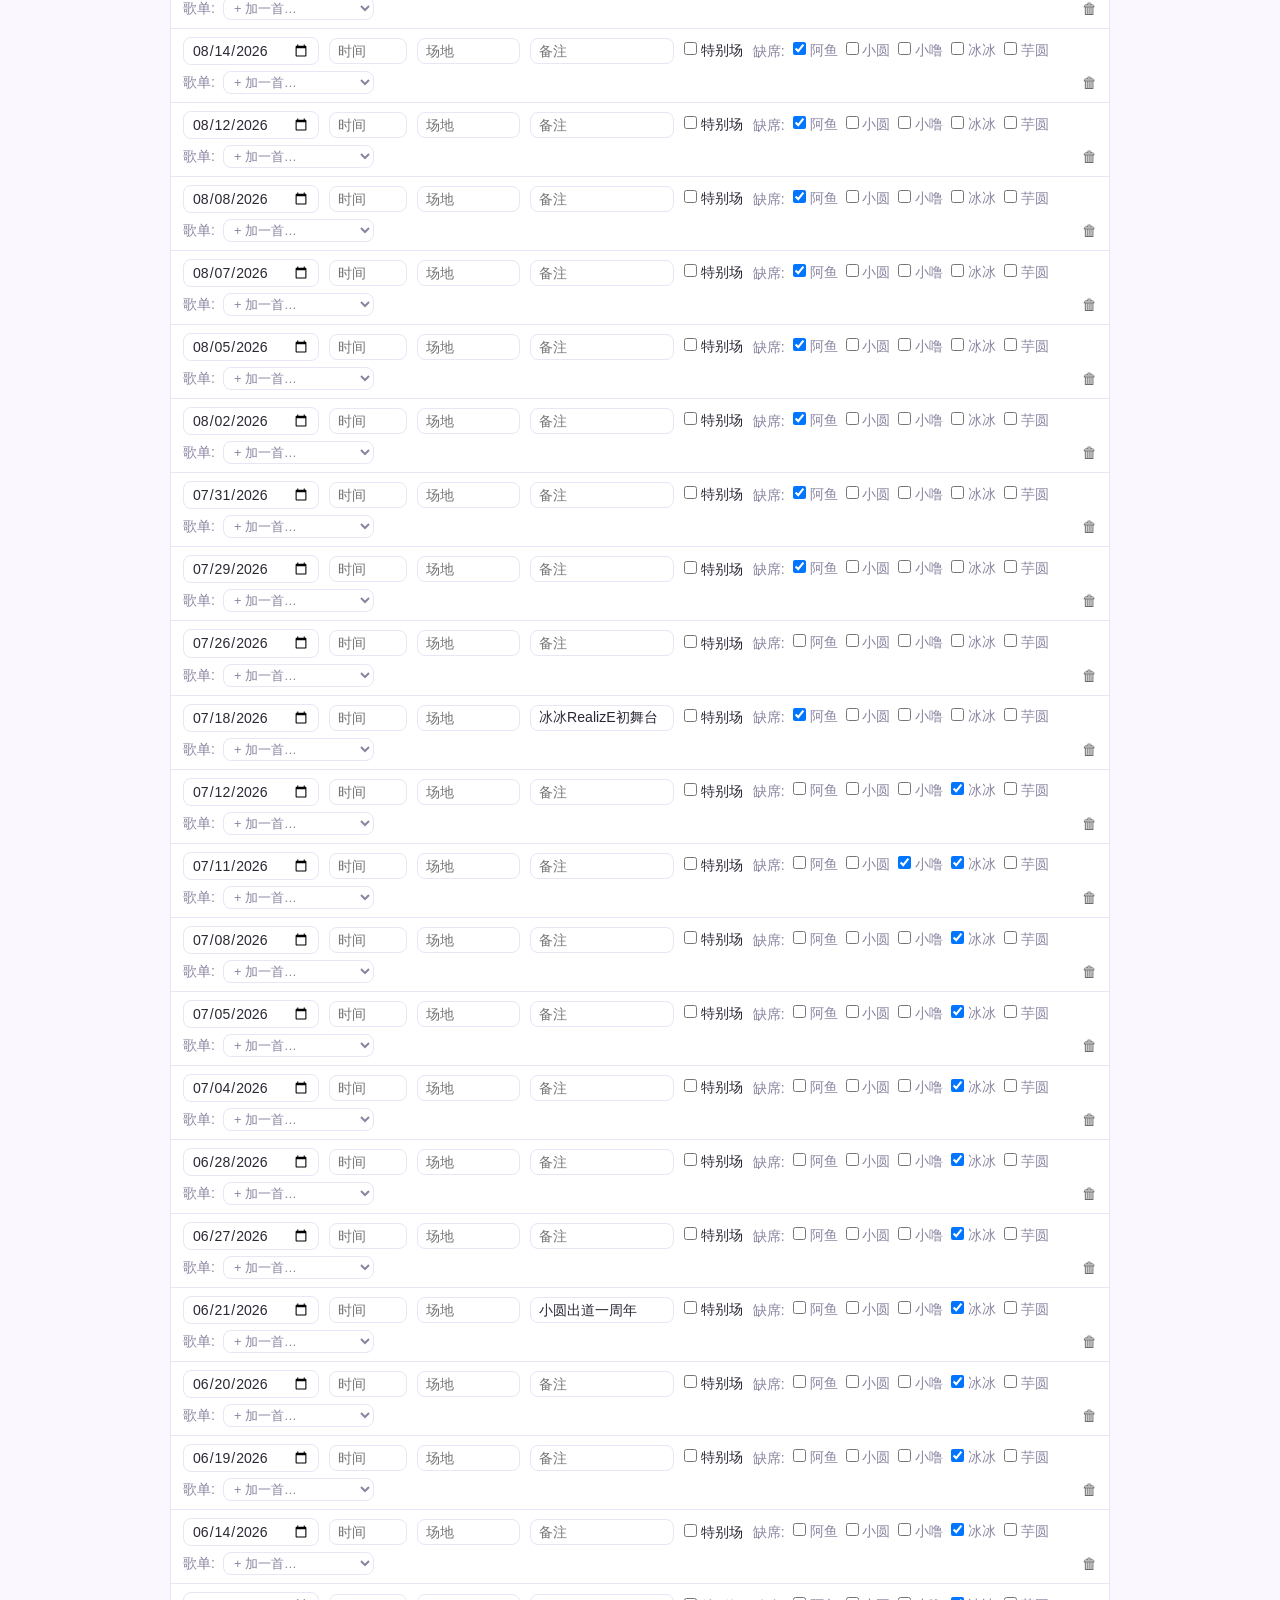
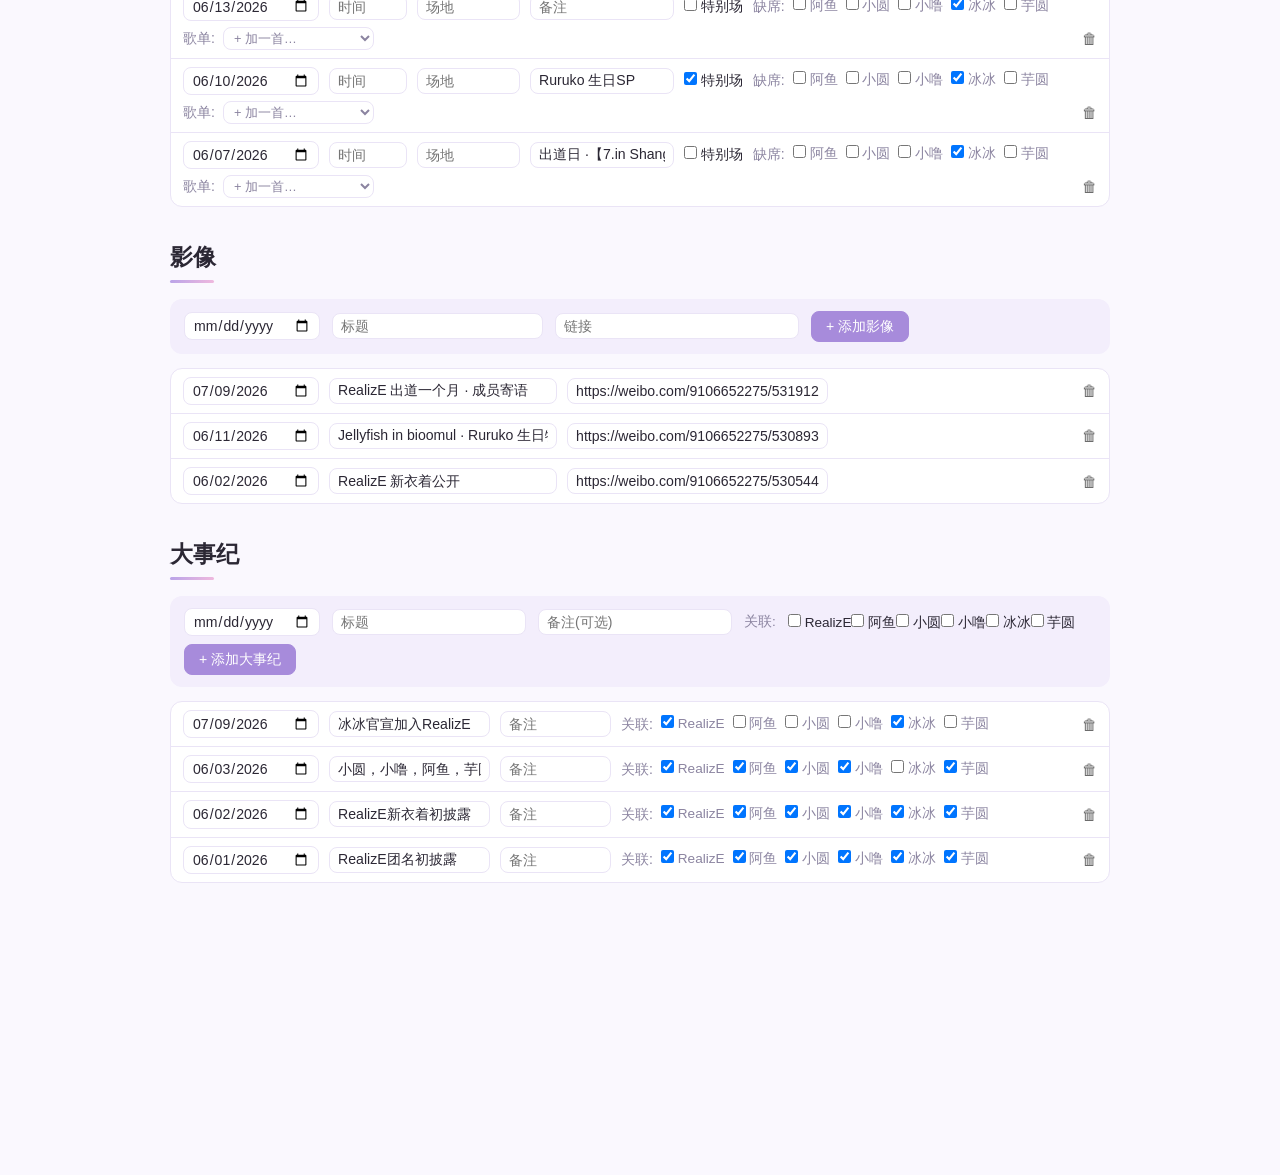
==== commit e1ca9060: "2.0-③ 歌曲库+setlist:11首曲库、DISCOGRAPHY区块、演出行歌单展开(SE/M编号)、披露统计、编辑页歌曲管理+歌单编辑器" ====
--- a/edit.html
+++ b/edit.html
@@ -38,6 +38,16 @@
         <button type="submit">+ 添加场地</button>
       </form>
       <div id="venue-rows" class="edit-rows"></div>
+    </section>
+
+    <section>
+      <h2>歌曲</h2>
+      <form id="song-add" class="add-form">
+        <input type="text" name="title" placeholder="曲名" required size="14">
+        <input type="text" name="artist" placeholder="原曲/出处(可选)" size="14">
+        <button type="submit">+ 添加歌曲</button>
+      </form>
+      <div id="song-rows" class="edit-rows"></div>
     </section>
 
     <section>
--- a/css/style.css
+++ b/css/style.css
@@ -85,6 +85,8 @@
   vertical-align: -2.5px;
   margin-right: 4px;
 }
+/* emoji 图标与文字的间距,和 .wb-icon 的 4px 对齐 */
+.link-emoji { margin-right: 4px; }
 
 .stats { display: flex; justify-content: center; gap: 12px; margin-top: 16px; flex-wrap: wrap; }
 .stat {
@@ -187,10 +189,17 @@
   box-shadow: 0 0 0 1px rgba(43, 39, 52, 0.08);
 }
 
-.shows { background: var(--card); border: 1px solid var(--line); border-radius: 14px; overflow: hidden; }
+.shows {
+  background: var(--card);
+  border: 1px solid var(--line);
+  border-radius: 14px;
+  overflow: hidden;
+  /* 约 10 行的高度,翻到条目少的页时下方内容不跳动 */
+  min-height: 392px;
+}
 .show-row {
   display: grid;
-  grid-template-columns: 72px 150px 1fr auto;
+  grid-template-columns: 72px 150px 1fr auto auto;
   gap: 10px;
   align-items: center;
   padding: 10px 16px;
@@ -210,7 +219,12 @@
   padding: 1px 0;
   font-size: 0.78rem;
 }
-.show-note { min-width: 0; }
+.show-note {
+  min-width: 0;
+  white-space: nowrap;
+  overflow: hidden;
+  text-overflow: ellipsis;
+}
 .tag {
   background: var(--grad);
   color: #fff;
@@ -249,8 +263,8 @@
   box-shadow: 0 20px 60px rgba(43, 39, 52, 0.3);
   max-width: 920px;
   width: 100%;
-  max-height: 92vh;
-  overflow-y: auto;
+  /* 固定高度:每位成员的弹窗尺寸一致,简介过长时右侧内部滚动 */
+  height: min(560px, 92vh);
 }
 .modal-nav {
   flex-shrink: 0;
@@ -281,7 +295,7 @@
   font-size: 0.9rem;
   z-index: 1;
 }
-.modal-body { display: flex; gap: 28px; padding: 32px; }
+.modal-body { display: flex; gap: 28px; padding: 32px; height: 100%; box-sizing: border-box; }
 .modal-photo {
   width: 350px;
   flex-shrink: 0;
@@ -300,10 +314,22 @@
 }
 .ph-emoji { font-size: 3.4rem; }
 .ph-text { font-size: 0.82rem; color: var(--muted); letter-spacing: 0.1em; }
-.modal-info { min-width: 0; flex: 1; }
+.modal-info { min-width: 0; flex: 1; overflow-y: auto; padding-right: 6px; }
+/* 弹窗滚动条:细紫条,融入主题 */
+.modal-info::-webkit-scrollbar { width: 6px; }
+.modal-info::-webkit-scrollbar-track { background: transparent; }
+.modal-info::-webkit-scrollbar-thumb { background: var(--line); border-radius: 3px; }
+.modal-info::-webkit-scrollbar-thumb:hover { background: var(--accent); }
+.modal-info { scrollbar-width: thin; scrollbar-color: var(--line) transparent; }
 .modal-name { font-size: 1.7rem; font-weight: 700; }
 .modal-roman { font-size: 0.95rem; font-weight: 400; color: var(--muted); letter-spacing: 0.06em; }
-.modal-facts { display: flex; flex-wrap: wrap; gap: 6px 14px; margin-top: 10px; }
+.modal-facts {
+  display: grid;
+  grid-template-columns: repeat(3, auto);
+  justify-content: start;
+  gap: 6px 20px;
+  margin-top: 10px;
+}
 .fact { font-size: 0.86rem; }
 .fact-l { color: var(--muted); margin-right: 4px; }
 .modal-bio {
@@ -396,6 +422,49 @@
   cursor: pointer;
 }
 
+/* ---------- 歌曲 ---------- */
+.songs { background: var(--card); border: 1px solid var(--line); border-radius: 14px; overflow: hidden; }
+.song-row {
+  display: flex;
+  align-items: center;
+  gap: 14px;
+  padding: 10px 16px;
+  border-bottom: 1px solid var(--line);
+  font-size: 0.94rem;
+}
+.song-row:last-child { border-bottom: none; }
+.song-row:hover { background: var(--accent-soft); }
+.song-idx { color: var(--accent); font-size: 0.82rem; font-weight: 600; width: 22px; flex-shrink: 0; }
+.song-main { min-width: 0; }
+.song-title { font-weight: 600; }
+.song-artist { color: var(--muted); font-size: 0.82rem; }
+.song-stats { margin-left: auto; color: var(--muted); font-size: 0.84rem; white-space: nowrap; }
+
+/* 演出行的歌单标记与展开面板 */
+.show-row.has-setlist { cursor: pointer; }
+.setlist-badge {
+  color: var(--accent-deep);
+  background: var(--accent-soft);
+  border-radius: 999px;
+  font-size: 0.75rem;
+  padding: 1px 9px;
+  white-space: nowrap;
+}
+.setlist-panel {
+  background: var(--accent-soft);
+  border-bottom: 1px solid var(--line);
+  padding: 10px 16px 10px 88px;
+}
+.sl-item { display: flex; align-items: baseline; gap: 10px; padding: 2px 0; font-size: 0.9rem; }
+.sl-label {
+  color: var(--accent-deep);
+  font-weight: 600;
+  font-size: 0.8rem;
+  width: 28px;
+  flex-shrink: 0;
+}
+.sl-artist { color: var(--muted); font-size: 0.82rem; }
+
 /* ---------- 影像 ---------- */
 .videos { background: var(--card); border: 1px solid var(--line); border-radius: 14px; overflow: hidden; }
 .video-row {
@@ -416,15 +485,21 @@
   height: 26px;
   border-radius: 50%;
   background: var(--accent);
-  color: #fff;
-  font-size: 0.65rem;
   display: flex;
   align-items: center;
   justify-content: center;
 }
-.video-title { min-width: 0; }
+.video-play::before {
+  content: "";
+  margin-left: 2px;
+  border-left: 8px solid #fff;
+  border-top: 5px solid transparent;
+  border-bottom: 5px solid transparent;
+}
+.video-title { min-width: 0; white-space: nowrap; overflow: hidden; text-overflow: ellipsis; }
+.video-right { margin-left: auto; display: flex; align-items: center; gap: 14px; white-space: nowrap; }
 .video-date { color: var(--muted); font-size: 0.84rem; }
-.video-src { margin-left: auto; color: var(--muted); font-size: 0.84rem; white-space: nowrap; }
+.video-src { color: var(--muted); font-size: 0.84rem; }
 
 /* ---------- 时间线 ---------- */
 .timeline { border-left: 2px solid var(--line); padding-left: 20px; margin-left: 8px; }
@@ -518,6 +593,31 @@
 .edit-row:last-child { border-bottom: none; }
 .member-checks { display: inline-flex; flex-wrap: wrap; gap: 8px; color: var(--muted); }
 .field { display: inline-flex; align-items: center; gap: 4px; }
+.sl-chip {
+  background: var(--accent-soft);
+  color: var(--accent-deep);
+  border-radius: 999px;
+  padding: 1px 4px 1px 10px;
+  font-size: 0.8rem;
+  white-space: nowrap;
+}
+.sl-remove {
+  border: none;
+  background: none;
+  color: var(--muted);
+  cursor: pointer;
+  font-size: 0.85rem;
+  padding: 0 4px;
+}
+.sl-remove:hover { color: #c0392b; }
+.sl-select {
+  border: 1px solid var(--line);
+  border-radius: 8px;
+  background: var(--card);
+  color: var(--muted);
+  font-size: 0.8rem;
+  padding: 2px 6px;
+}
 .edit-row textarea {
   border: 1px solid var(--line);
   border-radius: 8px;
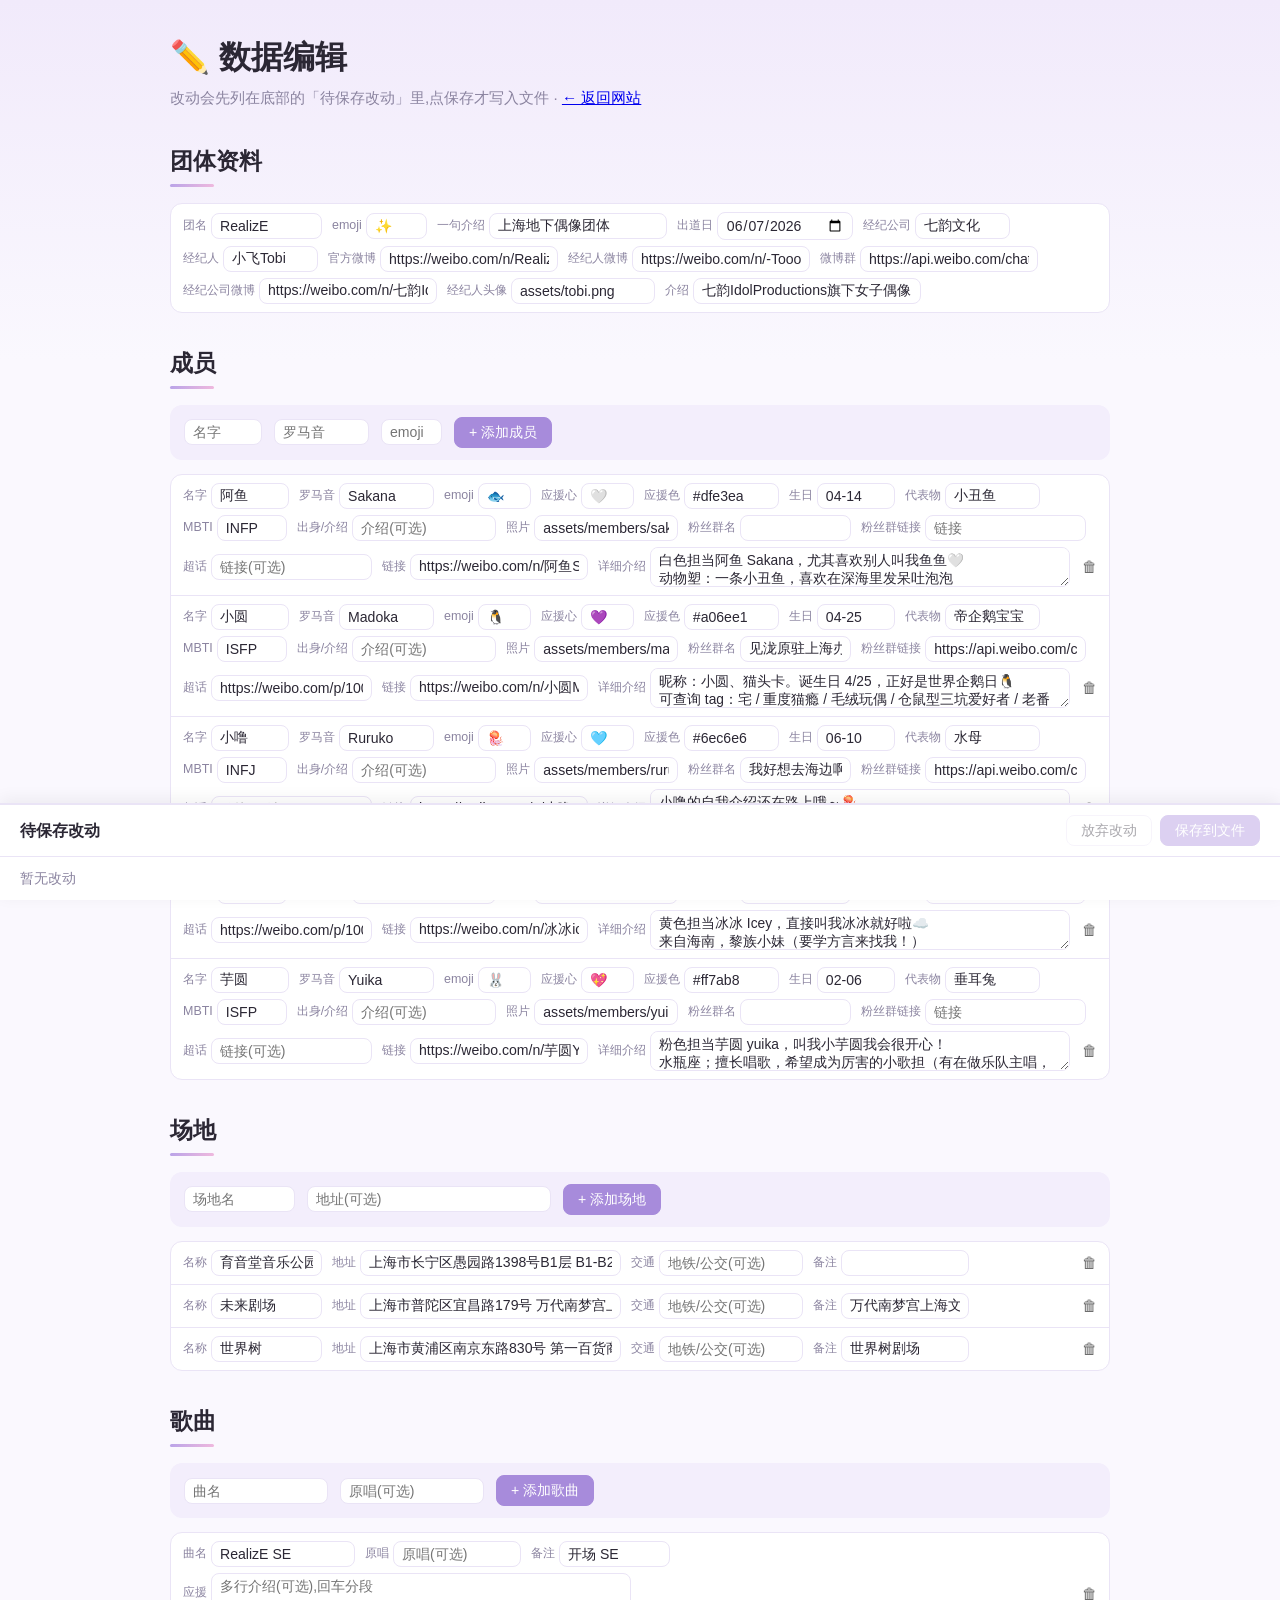
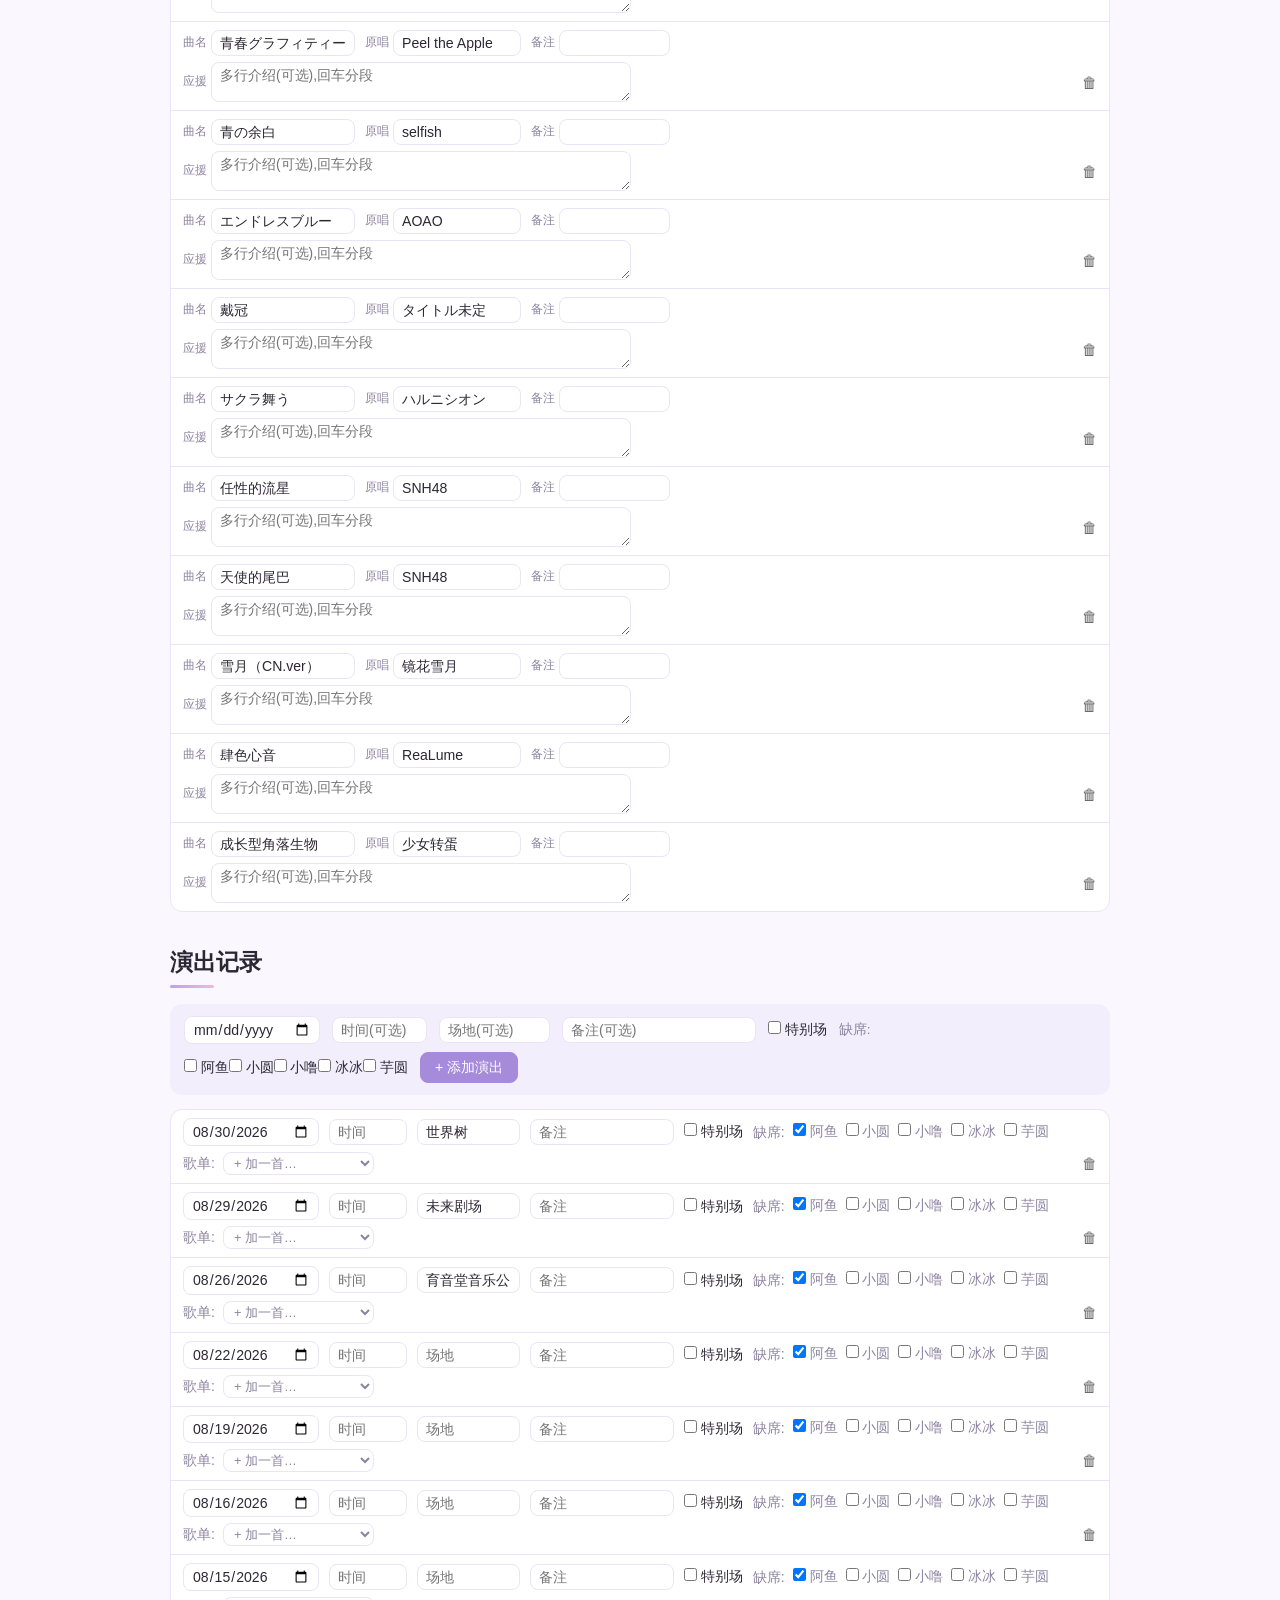
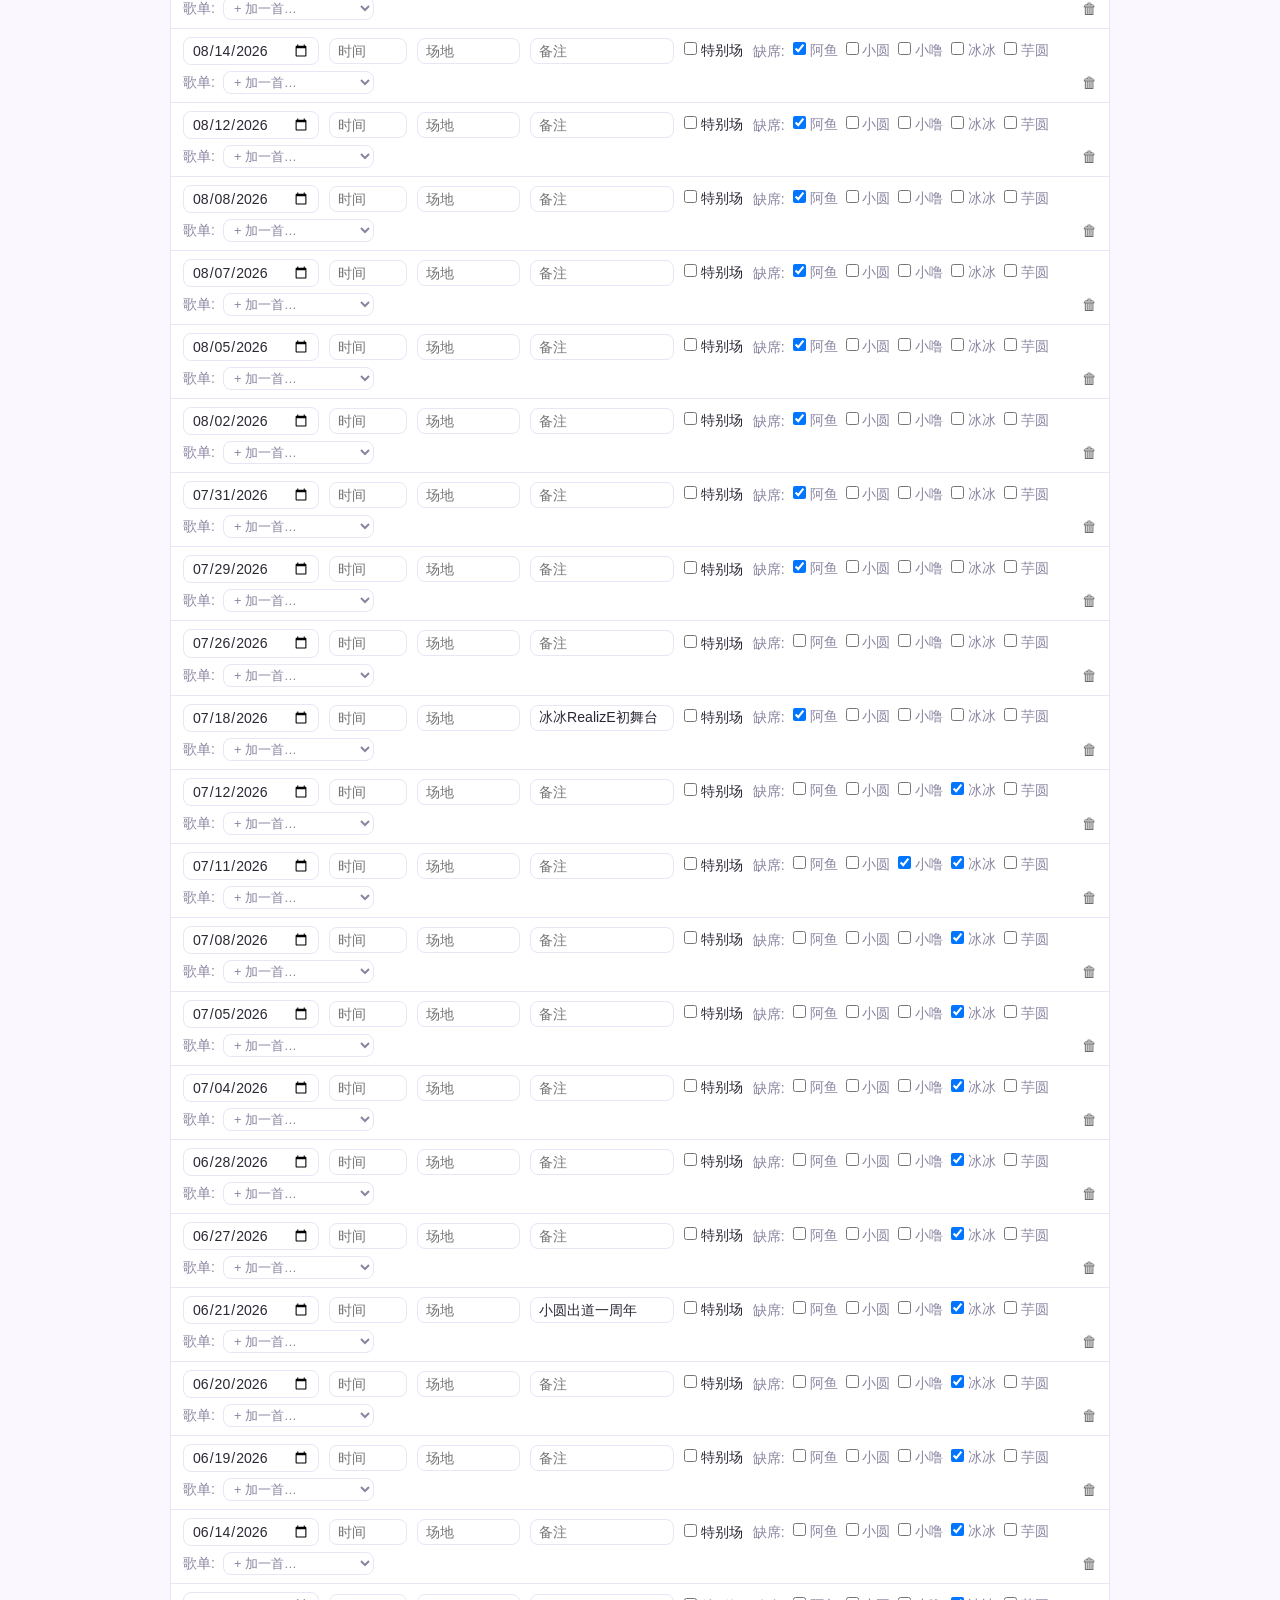
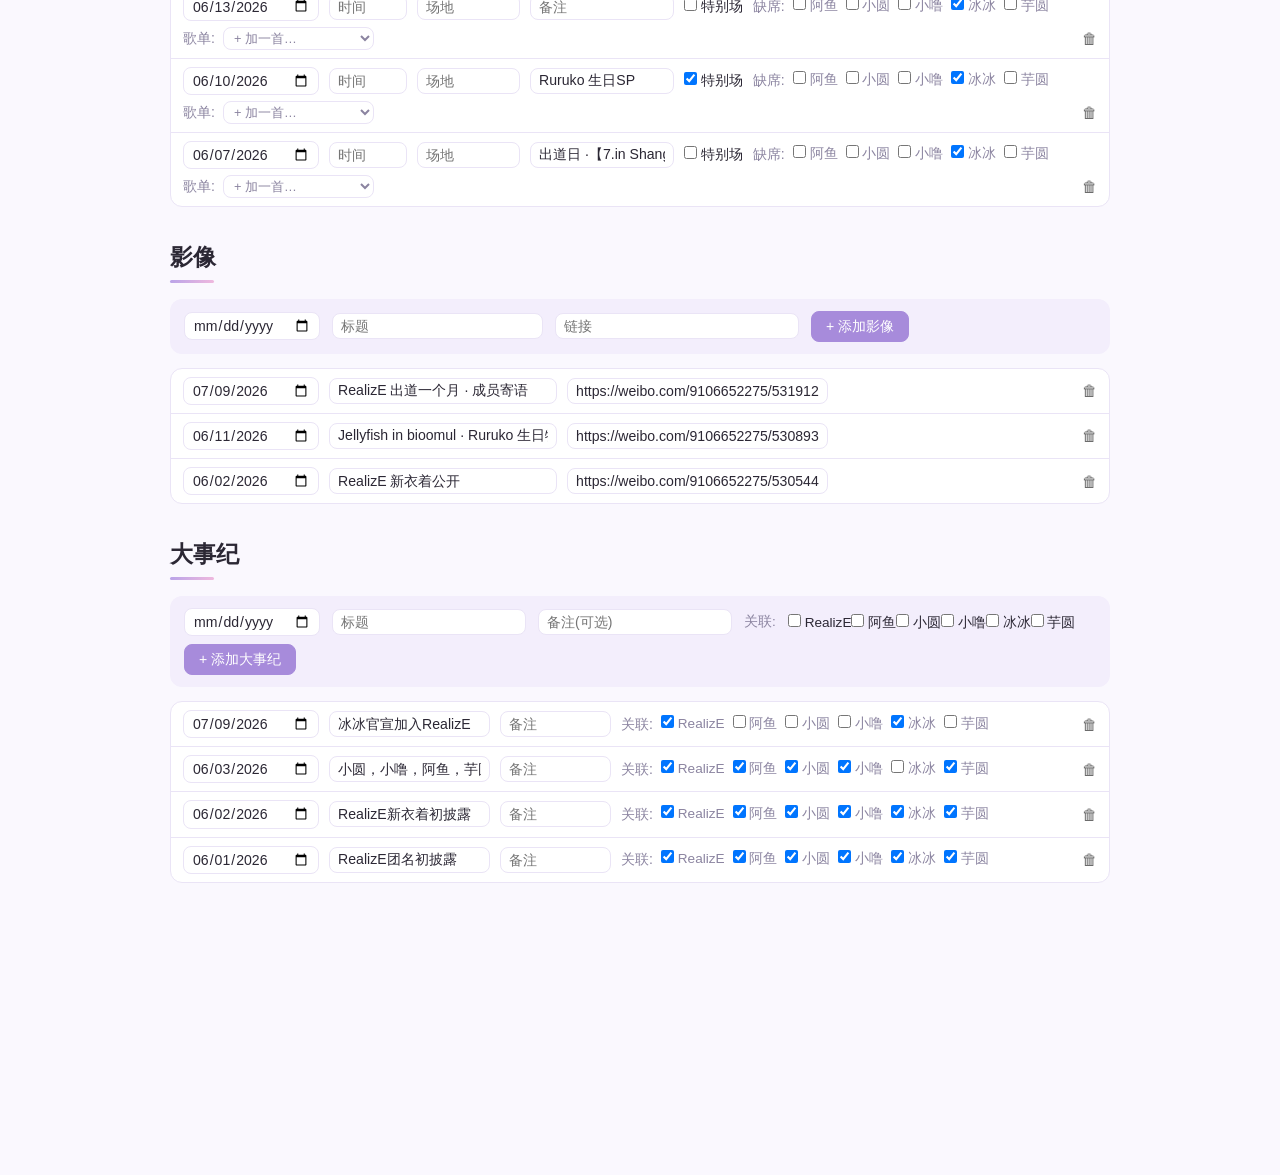
==== commit 6cf8c449: "冰冰/小圆 B站链接(小电视图标);歌曲标注改为原唱" ====
--- a/edit.html
+++ b/edit.html
@@ -44,7 +44,7 @@
       <h2>歌曲</h2>
       <form id="song-add" class="add-form">
         <input type="text" name="title" placeholder="曲名" required size="14">
-        <input type="text" name="artist" placeholder="原曲/出处(可选)" size="14">
+        <input type="text" name="artist" placeholder="原唱(可选)" size="14">
         <button type="submit">+ 添加歌曲</button>
       </form>
       <div id="song-rows" class="edit-rows"></div>
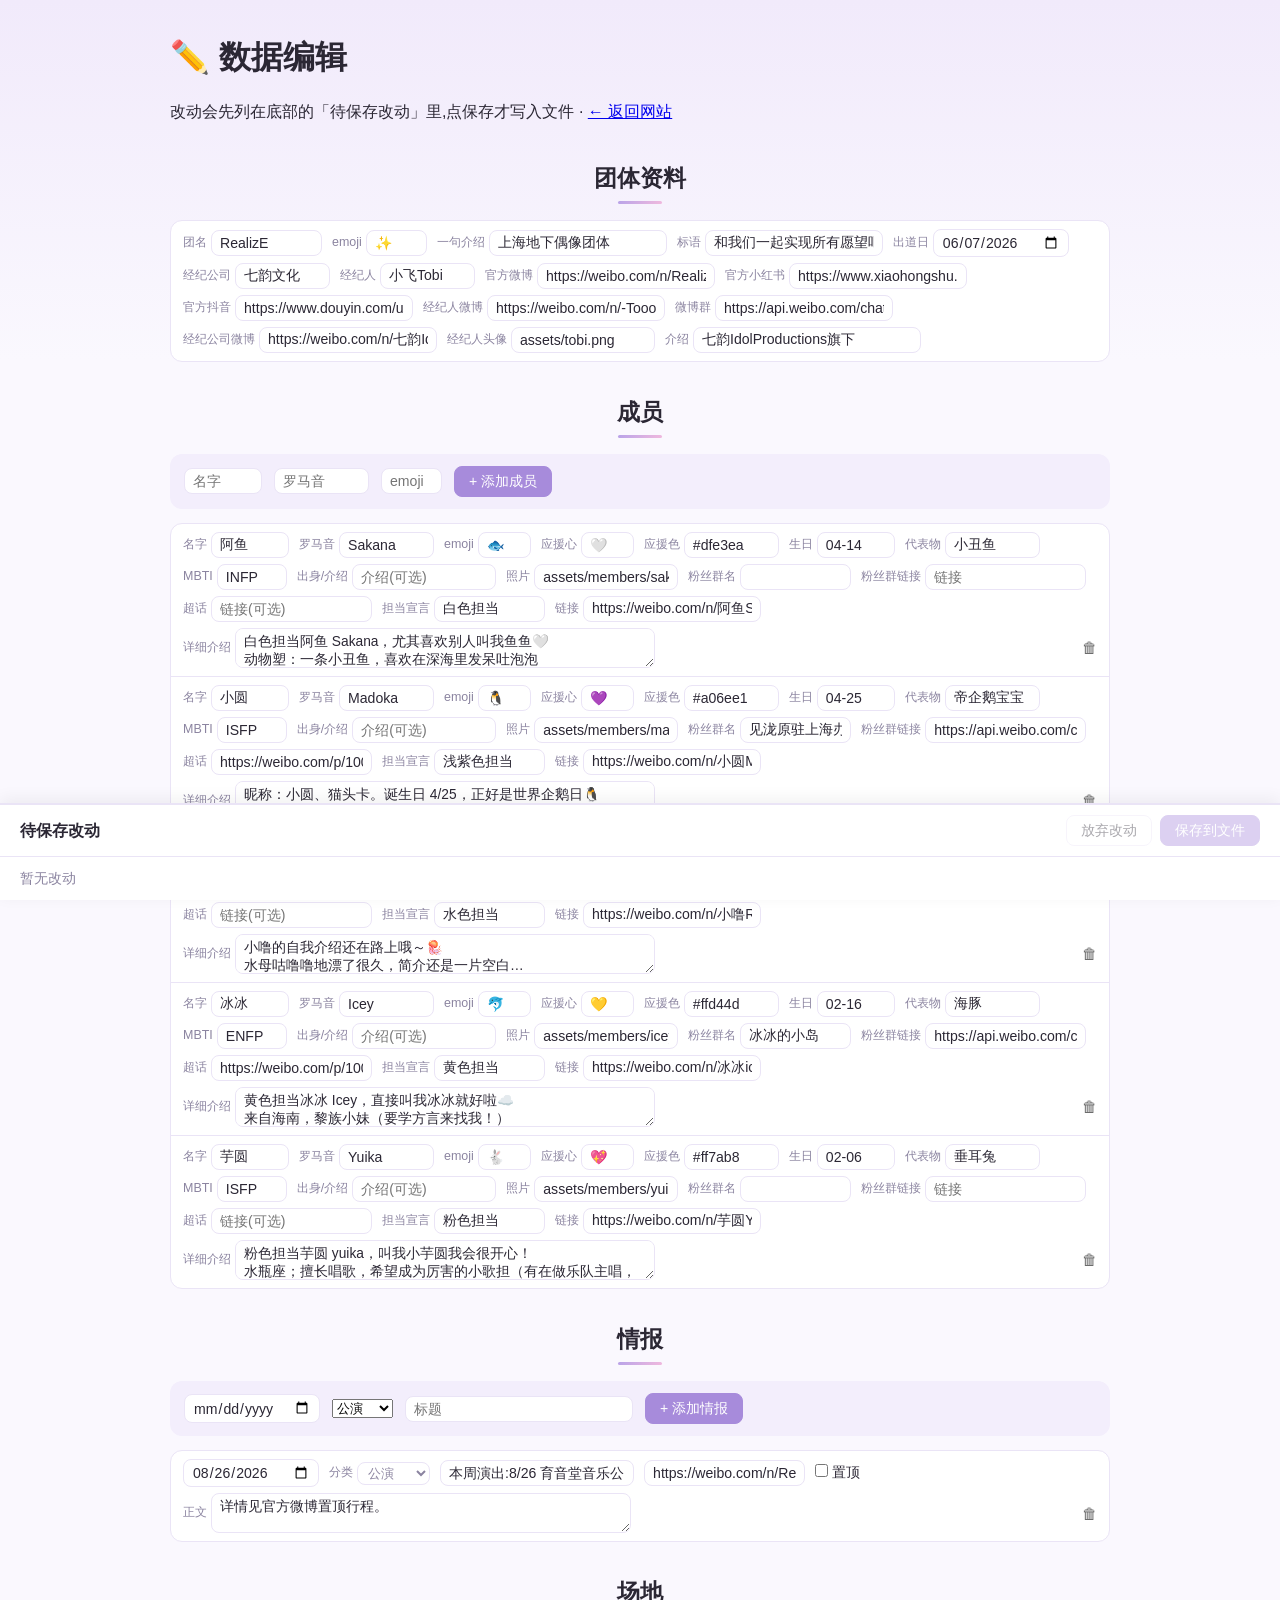
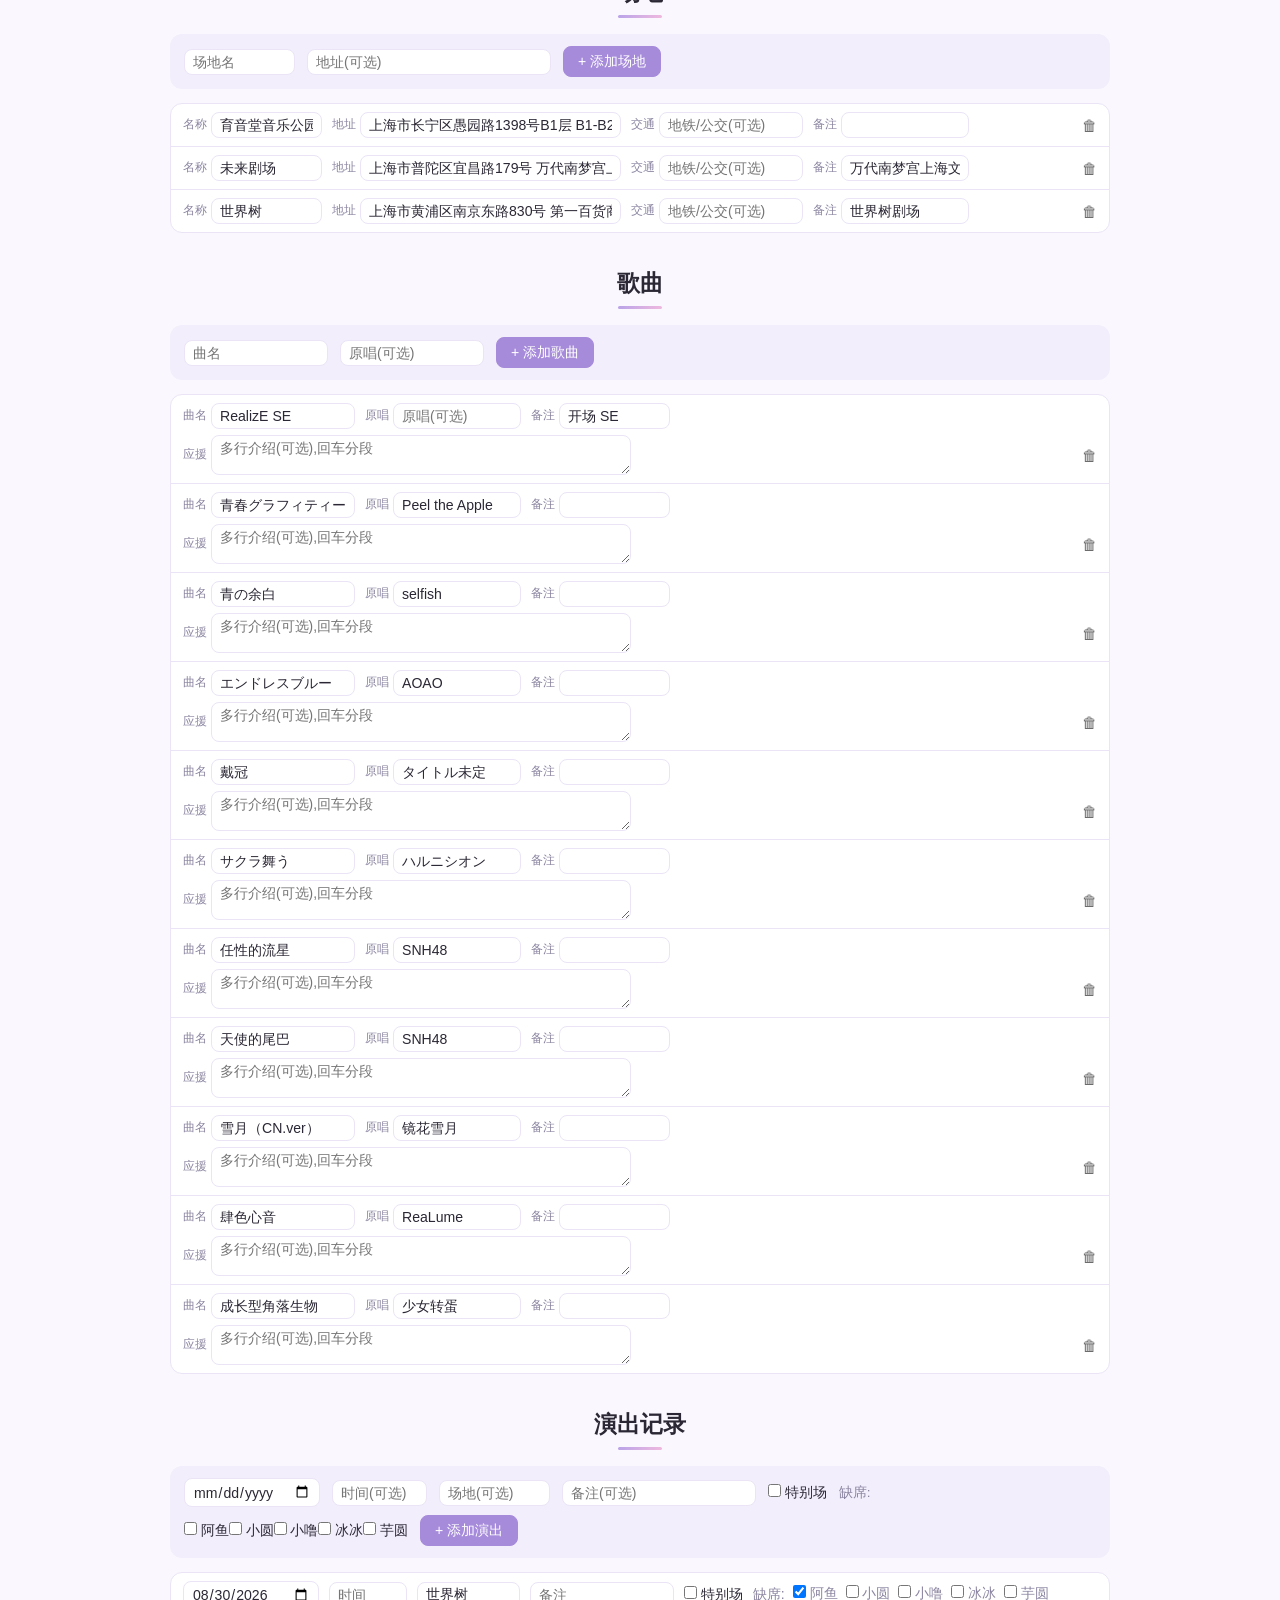
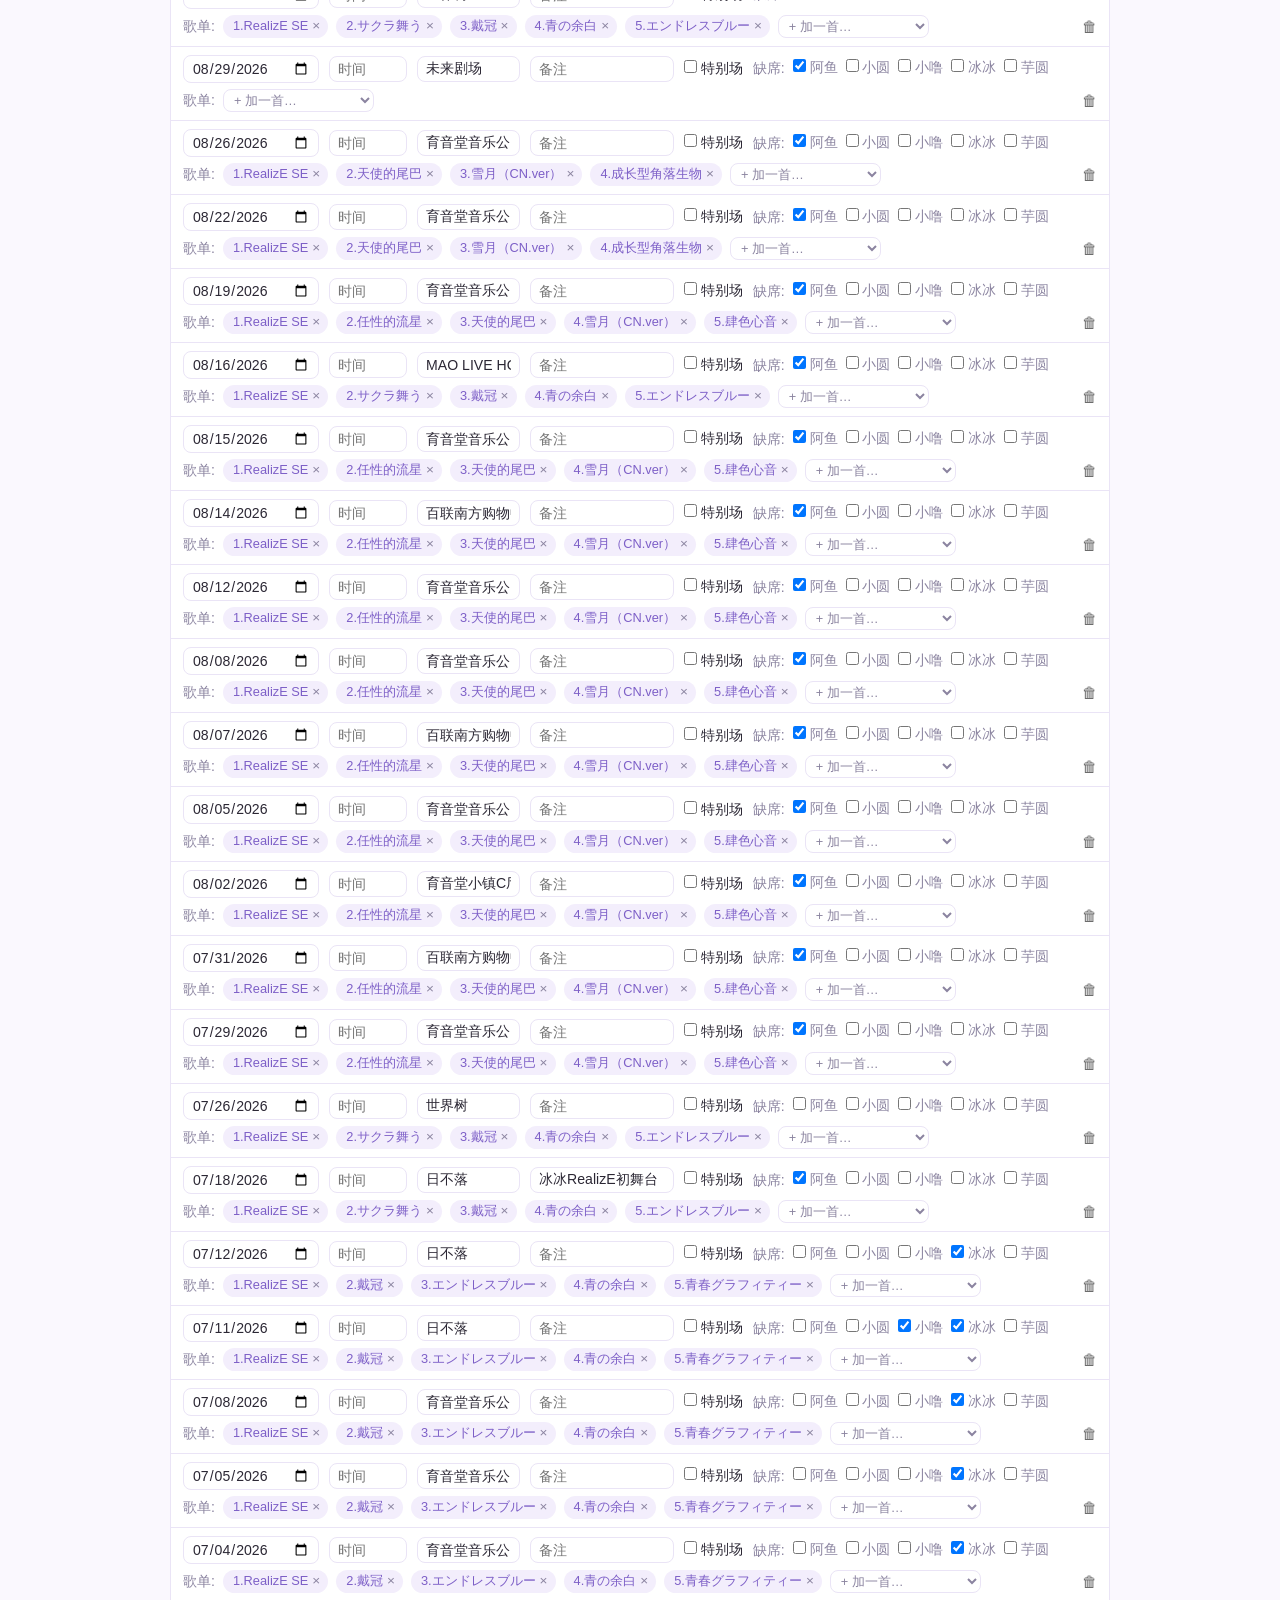
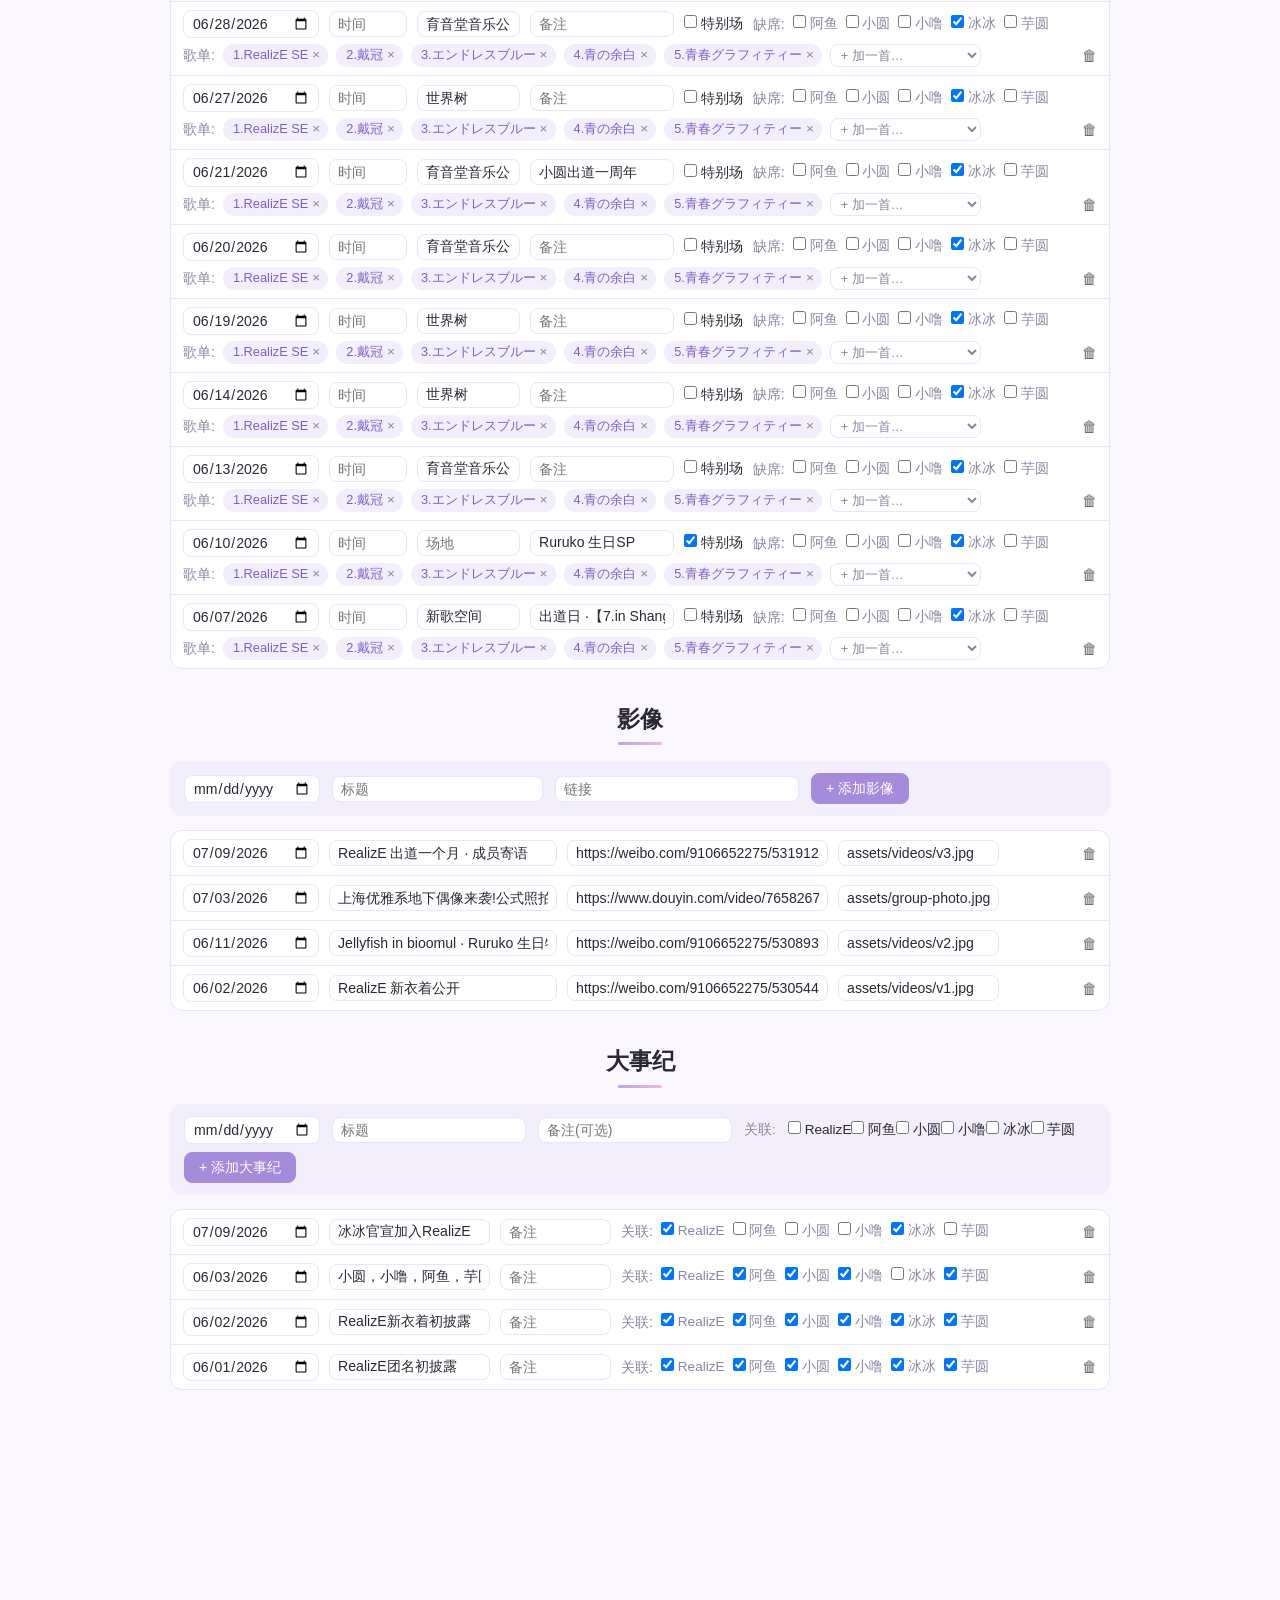
==== commit d6ed2ccc: "RealizE粉丝应援网站1.0 Co-Authored-By: Claude Fable 5 <noreply@anthropic.com>" ====
--- a/edit.html
+++ b/edit.html
@@ -28,6 +28,19 @@
         <button type="submit">+ 添加成员</button>
       </form>
       <div id="member-rows" class="edit-rows"></div>
+    </section>
+
+    <section>
+      <h2>情报</h2>
+      <form id="news-add" class="add-form">
+        <input type="date" name="date" required>
+        <select name="cat">
+          <option>公演</option><option>物贩</option><option>生诞祭</option><option>其他</option>
+        </select>
+        <input type="text" name="title" placeholder="标题" required size="24">
+        <button type="submit">+ 添加情报</button>
+      </form>
+      <div id="news-rows" class="edit-rows"></div>
     </section>
 
     <section>
--- a/css/style.css
+++ b/css/style.css
@@ -14,9 +14,126 @@
 
 * { box-sizing: border-box; margin: 0; padding: 0; }
 
+/* hidden 属性永远生效,防止被 display:flex/grid 类覆盖 */
+[hidden] { display: none !important; }
+
+html { scroll-behavior: smooth; }
+main section { scroll-margin-top: 82px; }
+
+/* ---------- 固定顶部导航(参考日系偶像官网) ---------- */
+.topnav {
+  position: fixed;
+  top: 0;
+  left: 0;
+  right: 0;
+  height: 66px;
+  display: flex;
+  align-items: center;
+  gap: 30px;
+  padding: 0 36px;
+  background: rgba(250, 248, 254, 0.8);
+  backdrop-filter: blur(14px);
+  -webkit-backdrop-filter: blur(14px);
+  box-shadow: 0 2px 24px rgba(167, 139, 219, 0.18);
+  z-index: 90;
+  transition: background 0.3s ease, box-shadow 0.3s ease;
+}
+/* Hero 大图上:透明底白字(参考日系官网),滚过后回到毛玻璃 */
+.topnav.over-hero {
+  background: transparent;
+  backdrop-filter: none;
+  -webkit-backdrop-filter: none;
+  box-shadow: none;
+}
+.topnav.over-hero .nav-logo,
+.topnav.over-hero .nav-links .zh {
+  color: #fff;
+  text-shadow: 0 1px 10px rgba(43, 39, 52, 0.5);
+}
+.topnav.over-hero .nav-links .en {
+  color: rgba(255, 255, 255, 0.82);
+  text-shadow: 0 1px 8px rgba(43, 39, 52, 0.5);
+}
+.topnav.over-hero .nav-links a::after {
+  background: #fff;
+}
+.nav-logo {
+  font-family: "Apple Chancery", "Snell Roundhand", "Segoe Script", cursive, sans-serif;
+  font-size: 2rem;
+  color: var(--accent-deep);
+  text-decoration: none;
+  line-height: 1;
+}
+.nav-links { display: flex; gap: 30px; margin: 0 auto; }
+.nav-links a {
+  position: relative;
+  display: flex;
+  flex-direction: column;
+  align-items: center;
+  gap: 2px;
+  padding: 5px 2px;
+  color: var(--text);
+  text-decoration: none;
+  transition: color 0.2s;
+}
+.nav-links .zh { font-size: 0.95rem; font-weight: 600; letter-spacing: 0.14em; }
+.nav-links .en {
+  font-family: "Comfortaa", sans-serif;
+  font-size: 0.56rem;
+  letter-spacing: 0.24em;
+  text-transform: uppercase;
+  color: var(--muted);
+  transition: color 0.2s;
+}
+.nav-links a::after {
+  content: "";
+  position: absolute;
+  left: 6%;
+  right: 6%;
+  bottom: -3px;
+  height: 2px;
+  border-radius: 1px;
+  background: linear-gradient(90deg, var(--accent), var(--accent-deep));
+  transform: scaleX(0);
+  transition: transform 0.25s ease;
+}
+.nav-links a:hover { color: var(--accent-deep); }
+.nav-links a:hover .en { color: var(--accent); }
+.nav-links a:hover::after { transform: scaleX(1); }
+
+/* ---------- 滚动渐入 ---------- */
+.reveal {
+  opacity: 0;
+  transform: translateY(22px);
+  transition: opacity 0.65s ease, transform 0.65s ease;
+  transition-delay: var(--d, 0s);
+}
+.reveal.in { opacity: 1; transform: none; }
+
+/* Hero 信息区进场:各元素依次浮现 */
+@keyframes rise {
+  from { opacity: 0; transform: translateY(18px); }
+  to { opacity: 1; transform: none; }
+}
+.hero-info > * { animation: rise 0.7s ease both; }
+.hero-info > :nth-child(2) { animation-delay: 0.08s; }
+.hero-info > :nth-child(3) { animation-delay: 0.16s; }
+.hero-info > :nth-child(4) { animation-delay: 0.22s; }
+.hero-info > :nth-child(5) { animation-delay: 0.28s; }
+.hero-info > :nth-child(6) { animation-delay: 0.34s; }
+.hero-info > :nth-child(7) { animation-delay: 0.4s; }
+
+@media (prefers-reduced-motion: reduce) {
+  html { scroll-behavior: auto; }
+  .hero-info > * { animation: none; }
+  .reveal { opacity: 1; transform: none; transition: none; }
+}
+
 body {
   background: linear-gradient(180deg, #f1eafb 0%, var(--bg) 360px) no-repeat, var(--bg);
   color: var(--text);
+  /* 成员照片墙用 100vw 通栏,100vw 含竖向滚动条宽度,这里兜住多出的几像素 */
+  overflow-x: hidden;
   /* 偶像官网惯例(=LOVE/FRUITS ZIPPER):中文用干净黑体,
      数字/英文用圆润西文字体 Comfortaa 出可爱感 */
   font-family: "Comfortaa", -apple-system, "PingFang SC", "Hiragino Sans GB",
@@ -24,84 +141,206 @@
   line-height: 1.6;
 }
 
-main, .hero { max-width: 860px; margin: 0 auto; padding: 0 20px; }
-
-/* ---------- Hero ---------- */
-.hero { padding: 48px 20px 28px; text-align: center; }
-.hero .logo {
-  width: min(380px, 82%);
-  border-radius: 20px;
-  box-shadow: 0 10px 36px rgba(167, 139, 219, 0.3);
-}
-.hero h1 {
+main { max-width: 860px; margin: 0 auto; padding: 0 20px; }
+
+/* ---------- 全屏 Hero(参考日系偶像官网首屏) ---------- */
+.hero-full {
+  position: relative;
+  /* 高度=照片按全宽等比高的 90%(顶部装饰裁掉一成,首屏能看到手写字大部分),
+     照片贴底:往下拖一点名字就完整露出,不变形 */
+  height: max(100vh, calc(100vw * 2116 / 3000 * 0.9));
+  min-height: 540px;
+  overflow: hidden;
+  display: flex;
+  align-items: center;
+  justify-content: center;
+}
+.hero-photo {
+  position: absolute;
+  inset: 0;
+  width: 100%;
+  height: 100%;
+  object-fit: cover;
+  object-position: center bottom;
+}
+.hero-full::after {
+  content: "";
+  position: absolute;
+  left: 0;
+  right: 0;
+  bottom: 0;
+  height: 16%;
+  background: linear-gradient(to bottom, transparent, var(--bg));
+  pointer-events: none;
+}
+
+/* ---------- Hero 信息区 ---------- */
+.hero-info { max-width: 860px; margin: 0 auto; padding: 4px 20px 28px; text-align: center; }
+/* 大标题是中文 catchphrase(照片里已有 RealizE 手写字) */
+.hero-info h1 {
+  font-size: 2.1rem;
+  font-weight: 700;
+  letter-spacing: 0.08em;
+  color: var(--accent-deep);
+  text-shadow: 0 2px 16px rgba(167, 139, 219, 0.4);
+}
+/* 团名下:小字副标(疏排)→ 一句简介 → PROFILE 资料行 */
+.tagline {
+  color: var(--muted);
+  font-size: 0.9rem;
+  font-weight: 500;
+  /* 副标含拉丁字母(IdolProductions),疏排适度,免得字母被拉散 */
+  letter-spacing: 0.16em;
+  text-indent: 0.16em;
+  margin-top: 10px;
+}
+.sub { color: var(--text); font-size: 1rem; line-height: 1.9; margin-top: 14px; }
+
+.facts {
+  display: flex;
+  justify-content: center;
+  align-items: center;
+  gap: 20px;
+  flex-wrap: wrap;
   margin-top: 18px;
-  font-size: 2.3rem;
-  letter-spacing: 0.04em;
-  font-family: "Apple Chancery", "Snell Roundhand", "Segoe Script", cursive,
-    -apple-system, "PingFang SC", sans-serif;
-  color: var(--accent-deep);
-  text-shadow: 0 1px 12px rgba(167, 139, 219, 0.35);
-}
-.hero-photo {
-  display: block;
-  width: 100%;
-  margin-top: 30px;
-  border-radius: 18px;
-  box-shadow: 0 12px 44px rgba(167, 139, 219, 0.28);
-}
-.tagline { color: var(--accent-deep); font-size: 1.15rem; font-weight: 600; margin-top: 14px; }
-.sub { color: var(--muted); font-size: 0.95rem; margin-top: 3px; }
-
+}
+.fact { display: inline-flex; align-items: baseline; gap: 8px; }
+.f-label { font-size: 0.78rem; color: var(--muted); letter-spacing: 0.14em; }
+.f-value { font-size: 0.95rem; font-weight: 600; }
+.f-sep { width: 1px; height: 14px; background: var(--line); align-self: center; }
+
+/* 官方链接:圆角 pill 按钮 */
+#group-links {
+  display: flex;
+  justify-content: center;
+  gap: 10px;
+  flex-wrap: wrap;
+  margin-top: 18px;
+}
+
+/* NEXT LIVE:左侧大日期块 + 右侧场地信息 */
 .next-show {
-  margin: 24px auto 0;
-  max-width: 420px;
-  background: linear-gradient(160deg, #ffffff 60%, #f6f0fd);
-  border: 1px solid var(--line);
-  border-radius: 14px;
-  padding: 18px 20px;
-  box-shadow: 0 6px 24px rgba(167, 139, 219, 0.12);
-}
-.next-label { font-size: 0.8rem; color: var(--muted); letter-spacing: 0.1em; }
-.next-date { font-size: 1.55rem; font-weight: 600; margin-top: 4px; }
-.next-count { color: var(--accent-deep); font-weight: 600; margin-top: 2px; }
+  margin: 30px auto 0;
+  max-width: 560px;
+  background: linear-gradient(135deg, #ffffff 40%, #f4eefd);
+  border: 1px solid var(--line);
+  border-radius: 16px;
+  padding: 20px 28px 22px;
+  box-shadow: 0 10px 32px rgba(167, 139, 219, 0.14);
+}
+.next-label {
+  font-family: "Comfortaa", sans-serif;
+  font-size: 0.68rem;
+  letter-spacing: 0.32em;
+  text-transform: uppercase;
+  color: var(--accent-deep);
+}
+.next-flex { display: flex; align-items: center; gap: 26px; margin-top: 12px; text-align: left; }
+.next-datebox {
+  flex-shrink: 0;
+  text-align: center;
+  padding-right: 26px;
+  border-right: 1px solid var(--line);
+}
+.next-date-num {
+  font-family: "Comfortaa", sans-serif;
+  font-size: 2.4rem;
+  font-weight: 700;
+  color: var(--accent-deep);
+  line-height: 1;
+}
+.next-date-sub {
+  font-family: "Comfortaa", sans-serif;
+  font-size: 0.78rem;
+  color: var(--muted);
+  letter-spacing: 0.08em;
+  margin-top: 6px;
+}
+.next-badge {
+  display: inline-block;
+  margin-top: 10px;
+  padding: 3px 12px;
+  border-radius: 999px;
+  background: var(--accent-soft);
+  color: var(--accent-deep);
+  font-size: 0.8rem;
+  font-weight: 600;
+}
+.next-badge.today {
+  background: linear-gradient(90deg, var(--accent), var(--accent-deep));
+  color: #fff;
+}
+.next-venuebox { min-width: 0; }
+.next-venue { font-size: 1.05rem; font-weight: 600; }
+.next-address { color: var(--muted); font-size: 0.85rem; margin-top: 4px; }
 .next-note { color: var(--muted); font-size: 0.9rem; margin-top: 4px; }
-.next-venue { font-size: 0.95rem; margin-top: 6px; }
-.next-address { display: block; color: var(--muted); font-size: 0.82rem; }
+.next-empty { color: var(--muted); margin-top: 10px; }
 .show-venue { color: var(--muted); font-size: 0.82rem; margin-right: 8px; }
 .member-links { margin-top: 8px; font-size: 0.85rem; }
 .member-links a { color: var(--accent-deep); text-decoration: none; }
 .member-links a:hover { text-decoration: underline; }
-#group-links a { color: var(--accent-deep); text-decoration: none; }
+#group-links a {
+  display: inline-flex;
+  align-items: center;
+  padding: 7px 16px;
+  border: 1px solid var(--line);
+  border-radius: 999px;
+  background: var(--card);
+  color: var(--accent-deep);
+  font-size: 0.88rem;
+  text-decoration: none;
+  box-shadow: 0 2px 10px rgba(167, 139, 219, 0.08);
+  transition: transform 0.15s, box-shadow 0.15s, border-color 0.15s;
+}
+#group-links a:hover {
+  transform: translateY(-2px);
+  border-color: var(--accent);
+  box-shadow: 0 6px 18px rgba(167, 139, 219, 0.2);
+}
 .link-avatar {
   width: 18px;
   height: 18px;
   border-radius: 50%;
   vertical-align: -4px;
 }
-/* 微博图标:官方红色 logo 原样使用 */
+/* 品牌小图标:各平台官方 app 图标原样使用,统一 16px 基线对齐 + 小圆角 */
 .wb-icon {
-  width: 15px;
-  height: 15px;
-  vertical-align: -2.5px;
-  margin-right: 4px;
+  width: 16px;
+  height: 16px;
+  vertical-align: -3px;
+  margin-right: 5px;
+  display: inline-block;
+  border-radius: 3.5px;
 }
 /* emoji 图标与文字的间距,和 .wb-icon 的 4px 对齐 */
 .link-emoji { margin-right: 4px; }
-
-.stats { display: flex; justify-content: center; gap: 12px; margin-top: 16px; flex-wrap: wrap; }
-.stat {
-  background: var(--card);
-  border: 1px solid var(--line);
-  border-radius: 12px;
-  padding: 12px 20px;
-  min-width: 120px;
-}
-.stat-value { font-weight: 600; color: var(--accent-deep); }
-.stat-label { font-size: 0.8rem; color: var(--muted); margin-top: 2px; }
+/* 小红书/抖音官方 logo 是方形色块,切个小圆角 */
+.xhs-icon, .dy-icon { border-radius: 3px; }
+
+/* 统计:去掉盒子,数字大写 + 竖线分隔 */
+.stats { display: flex; justify-content: center; flex-wrap: wrap; margin: 6px 0 26px; }
+.stat { padding: 2px 34px; }
+.stat + .stat { border-left: 1px solid var(--line); }
+.stat-value {
+  font-family: "Comfortaa", sans-serif;
+  font-size: 1.9rem;
+  font-weight: 700;
+  color: var(--accent-deep);
+  line-height: 1.1;
+}
+.stat-unit {
+  font-family: -apple-system, "PingFang SC", sans-serif;
+  font-size: 0.85rem;
+  font-weight: 600;
+  color: var(--muted);
+  margin-left: 4px;
+}
+.stat-label { font-size: 0.78rem; color: var(--muted); letter-spacing: 0.1em; margin-top: 4px; }
 
 /* ---------- 区块 ---------- */
 section { margin: 48px 0; }
-h2 { font-size: 1.45rem; margin-bottom: 16px; }
+/* 区块标题统一居中(与 hero/信息区的居中语言一致,参考日系官网) */
+h2 { font-size: 1.45rem; margin-bottom: 16px; text-align: center; }
 h2::after {
   content: "";
   display: block;
@@ -109,7 +348,7 @@
   height: 3px;
   border-radius: 2px;
   background: var(--grad);
-  margin-top: 4px;
+  margin: 4px auto 0;
 }
 .h2-sub { font-size: 0.85rem; font-weight: normal; color: var(--muted); margin-left: 8px; }
 .h2-en {
@@ -121,54 +360,59 @@
   vertical-align: 3px;
 }
 
-/* ---------- 成员 ---------- */
+/* ---------- 成员:参考 peel-the-apple.com/profile(居中大图,照片下名字,留白干净) ---------- */
 .members {
   display: grid;
-  grid-template-columns: repeat(auto-fill, minmax(150px, 1fr));
-  gap: 14px;
-}
-.member-card {
-  background: var(--card);
-  border: 1px solid var(--line);
-  border-radius: 14px;
-  padding: 18px 14px;
-  text-align: center;
-  transition: transform 0.15s, box-shadow 0.15s;
-}
-.member-card:hover {
-  transform: translateY(-3px);
-  box-shadow: 0 8px 24px rgba(167, 139, 219, 0.18);
+  grid-template-columns: repeat(5, 1fr);
+  gap: 24px;
+  /* 比 860px 内容栏稍宽,让每张照片够大,但不撑满页面 */
+  width: min(1120px, calc(100vw - 48px));
+  margin-left: calc((100% - min(1120px, 100vw - 48px)) / 2);
+  margin-top: 26px;
+}
+.member-card { text-align: center; transition: transform 0.2s ease; }
+.member-card:hover { transform: translateY(-5px); }
+.member-photo {
+  display: block;
+  width: 100%;
+  aspect-ratio: 5 / 7;
+  object-fit: cover;
+  object-position: center top;
+  border-radius: 8px;
+  box-shadow: 0 6px 22px rgba(167, 139, 219, 0.16);
 }
 .member-emoji {
-  font-size: 2rem;
-  width: 68px;
-  height: 68px;
-  line-height: 68px;
-  border-radius: 50%;
-  margin: 0 auto;
-  background: var(--accent-soft);
-}
-.member-name { font-weight: 600; font-size: 1.15rem; margin-top: 6px; }
-.member-roman { font-size: 0.85rem; color: var(--muted); letter-spacing: 0.06em; }
-.member-intro { font-size: 0.8rem; color: var(--muted); margin-top: 4px; }
-.member-meta {
-  margin-top: 10px;
-  border-top: 1px dashed var(--line);
-  padding-top: 8px;
-  text-align: left;
-}
-.mrow {
-  display: flex;
-  justify-content: space-between;
-  gap: 8px;
-  font-size: 0.82rem;
-  padding: 1.5px 0;
-}
-.ml { color: var(--muted); flex-shrink: 0; }
-.mv { color: var(--text); text-align: right; }
+  display: flex;
+  align-items: center;
+  justify-content: center;
+  width: 100%;
+  aspect-ratio: 5 / 7;
+  font-size: 4rem;
+  border-radius: 8px;
+  background: var(--accent-soft);
+}
+.member-name { font-weight: 700; font-size: 1.1rem; margin-top: 12px; }
+.member-roman {
+  font-family: "Comfortaa", sans-serif;
+  font-size: 0.78rem;
+  letter-spacing: 0.2em;
+  color: var(--muted);
+  margin-top: 2px;
+}
+.member-colorbar {
+  width: 26px;
+  height: 4px;
+  border-radius: 2px;
+  margin: 8px auto 0;
+  /* 描边兜住浅色应援色(阿鱼的白色系),否则色条隐形 */
+  box-shadow: inset 0 0 0 1px rgba(43, 39, 52, 0.14);
+}
+@media (max-width: 860px) {
+  .members { grid-template-columns: repeat(2, 1fr); }
+}
 
 /* ---------- 演出档案 ---------- */
-.filters { display: flex; gap: 8px; flex-wrap: wrap; margin-bottom: 14px; }
+.filters { display: flex; justify-content: center; gap: 8px; flex-wrap: wrap; margin-bottom: 14px; }
 .chip {
   border: 1px solid var(--line);
   background: var(--card);
@@ -261,10 +505,10 @@
   background: var(--card);
   border-radius: 20px;
   box-shadow: 0 20px 60px rgba(43, 39, 52, 0.3);
-  max-width: 920px;
+  max-width: 1040px;
   width: 100%;
   /* 固定高度:每位成员的弹窗尺寸一致,简介过长时右侧内部滚动 */
-  height: min(560px, 92vh);
+  height: min(660px, 92vh);
 }
 .modal-nav {
   flex-shrink: 0;
@@ -297,7 +541,7 @@
 }
 .modal-body { display: flex; gap: 28px; padding: 32px; height: 100%; box-sizing: border-box; }
 .modal-photo {
-  width: 350px;
+  width: 380px;
   flex-shrink: 0;
   aspect-ratio: 3 / 4;
   object-fit: cover;
@@ -323,6 +567,17 @@
 .modal-info { scrollbar-width: thin; scrollbar-color: var(--line) transparent; }
 .modal-name { font-size: 1.7rem; font-weight: 700; }
 .modal-roman { font-size: 0.95rem; font-weight: 400; color: var(--muted); letter-spacing: 0.06em; }
+.catch-chip {
+  font-size: 0.78rem;
+  font-weight: 600;
+  color: var(--text);
+  border-radius: 999px;
+  padding: 2px 10px;
+  vertical-align: 4px;
+  margin-left: 6px;
+  /* 中性描边兜住浅色应援色(阿鱼的白色系),否则 chip 融进白底 */
+  box-shadow: inset 0 0 0 1px rgba(43, 39, 52, 0.16);
+}
 .modal-facts {
   display: grid;
   grid-template-columns: repeat(3, auto);
@@ -376,9 +631,48 @@
   font-size: 0.88rem;
 }
 .modal-weibo:hover { background: var(--accent); color: #fff; }
-@media (max-width: 560px) {
-  .modal-body { flex-direction: column; }
-  .modal-photo { width: 100%; max-width: 300px; margin: 0 auto; }
+/* (窄屏弹窗布局统一在文件末尾的 ≤700px 媒体查询里处理) */
+
+/* ---------- 日历事件详情弹窗 ---------- */
+.modal.show-dlg {
+  max-width: 400px;
+  height: auto;
+  max-height: 84vh;
+  overflow-y: auto;
+}
+.show-dlg-body { padding: 26px 28px 24px; }
+.sd-badge {
+  display: inline-block;
+  font-weight: 700;
+  color: var(--accent-deep);
+  background: var(--accent-soft);
+  border-radius: 999px;
+  padding: 3px 14px;
+  font-size: 0.85rem;
+}
+.sd-badge.future { border: 1px dashed var(--accent); background: var(--card); }
+.sd-date { font-size: 1.35rem; font-weight: 700; margin-top: 10px; }
+.sd-venue { margin-top: 6px; font-weight: 600; }
+.sd-address { display: block; color: var(--muted); font-size: 0.82rem; font-weight: 400; margin-top: 2px; }
+.sd-note { color: var(--muted); font-size: 0.9rem; margin-top: 6px; }
+.sd-label {
+  font-family: "Comfortaa", sans-serif;
+  font-size: 0.68rem;
+  letter-spacing: 0.28em;
+  text-transform: uppercase;
+  color: var(--accent-deep);
+  margin-top: 16px;
+}
+.sd-lineup { font-size: 1.15rem; margin-top: 4px; letter-spacing: 3px; }
+.sd-setlist { list-style: none; margin-top: 6px; }
+.sd-setlist li { padding: 3px 0; font-size: 0.92rem; }
+.sd-setlist .sl-no {
+  display: inline-block;
+  width: 34px;
+  font-family: "Comfortaa", sans-serif;
+  font-size: 0.78rem;
+  color: var(--accent);
+  font-weight: 700;
 }
 
 /* ---------- 分页 ---------- */
@@ -422,6 +716,134 @@
   cursor: pointer;
 }
 
+/* ---------- 情报 NEWS ---------- */
+.news { background: var(--card); border: 1px solid var(--line); border-radius: 14px; overflow: hidden; }
+.news-row {
+  display: flex;
+  align-items: baseline;
+  gap: 12px;
+  padding: 12px 16px;
+  border-bottom: 1px solid var(--line);
+  font-size: 0.94rem;
+}
+.news-row:last-child { border-bottom: none; }
+.news-date { color: var(--muted); font-size: 0.84rem; flex-shrink: 0; }
+.news-cat {
+  flex-shrink: 0;
+  border-radius: 6px;
+  font-size: 0.74rem;
+  padding: 1px 8px;
+  color: #fff;
+}
+.cat-live { background: var(--accent); }
+.cat-goods { background: #e8a13c; }
+.cat-bday { background: #ef8fb6; }
+.cat-other { background: #a9a2bd; }
+.news-main { min-width: 0; }
+.news-title { font-weight: 600; }
+.news-title a { color: var(--accent-deep); text-decoration: none; }
+.news-title a::after { content: " ↗"; font-size: 0.82em; color: var(--accent); }
+.news-title a:hover { text-decoration: underline; }
+.news-pin {
+  color: var(--accent-deep);
+  border: 1px solid var(--accent);
+  border-radius: 6px;
+  font-size: 0.72rem;
+  padding: 0 6px;
+  margin-right: 6px;
+  vertical-align: 1px;
+}
+.news-body { color: var(--muted); font-size: 0.85rem; margin-top: 2px; }
+
+/* ---------- 档案视图切换 + 日历 ---------- */
+.view-toggle { display: flex; justify-content: center; gap: 8px; margin-bottom: 14px; }
+.view-toggle button {
+  border: 1px solid var(--line);
+  background: var(--card);
+  color: var(--text);
+  border-radius: 999px;
+  padding: 5px 16px;
+  font-size: 0.88rem;
+  cursor: pointer;
+}
+.view-toggle button.on { background: var(--accent); border-color: var(--accent); color: #fff; }
+
+.cal {
+  background: var(--card);
+  border: 1px solid var(--line);
+  border-radius: 14px;
+  overflow: hidden;
+  /* 日历 7 列吃宽度,与成员照片墙同为 1120 宽档;列表视图仍是 820 正文档 */
+  width: min(1120px, calc(100vw - 48px));
+  margin-left: calc((100% - min(1120px, 100vw - 48px)) / 2);
+}
+.cal-head { display: flex; align-items: center; gap: 12px; padding: 12px 16px; }
+.cal-title { font-weight: 700; font-size: 1.05rem; }
+.cal-nav, .cal-today {
+  border: 1px solid var(--line);
+  background: var(--card);
+  color: var(--text);
+  border-radius: 8px;
+  padding: 3px 12px;
+  cursor: pointer;
+  font-size: 0.88rem;
+}
+.cal-nav:hover, .cal-today:hover { background: var(--accent-soft); }
+.cal-today { margin-left: auto; color: var(--accent-deep); }
+/* minmax(0,1fr):不让 nowrap 的 chip 把列撑开,7 列永远等宽 */
+.cal-grid { display: grid; grid-template-columns: repeat(7, minmax(0, 1fr)); }
+.cal-dow {
+  text-align: center;
+  color: var(--muted);
+  font-size: 0.78rem;
+  padding: 6px 0;
+  border-top: 1px solid var(--line);
+}
+.cal-cell {
+  min-height: 84px;
+  min-width: 0;
+  overflow: hidden;
+  border-top: 1px solid var(--line);
+  border-left: 1px solid var(--line);
+  padding: 4px 5px;
+}
+.cal-cell:nth-child(7n + 1) { border-left: none; }
+.cal-cell.other { opacity: 0.35; }
+.cal-cell.today { background: var(--accent-soft); }
+.cal-cell.today .cal-day {
+  background: var(--accent);
+  color: #fff;
+  border-radius: 50%;
+  width: 20px;
+  height: 20px;
+  display: inline-flex;
+  align-items: center;
+  justify-content: center;
+}
+.cal-day { font-size: 0.78rem; color: var(--muted); }
+.cal-chip {
+  display: block;
+  margin-top: 3px;
+  background: var(--accent-soft);
+  color: var(--accent-deep);
+  border-radius: 6px;
+  padding: 1px 6px;
+  font-size: 0.72rem;
+  white-space: nowrap;
+  overflow: hidden;
+  text-overflow: ellipsis;
+}
+/* 可点击的事件条:hover/按下 微放大 */
+.cal-chip[data-show-id] { cursor: pointer; transition: transform 0.15s ease, box-shadow 0.15s ease; }
+.cal-chip[data-show-id]:hover,
+.cal-chip[data-show-id]:active {
+  transform: scale(1.07);
+  box-shadow: 0 3px 10px rgba(167, 139, 219, 0.3);
+}
+.cal-chip.special { background: var(--grad); color: #fff; }
+.cal-chip.future { border: 1px dashed var(--accent); background: var(--card); }
+.cal-chip.bday { color: var(--text); }
+
 /* ---------- 歌曲 ---------- */
 .songs { background: var(--card); border: 1px solid var(--line); border-radius: 14px; overflow: hidden; }
 .song-row {
@@ -465,44 +887,123 @@
 }
 .sl-artist { color: var(--muted); font-size: 0.82rem; }
 
-/* ---------- 影像 ---------- */
-.videos { background: var(--card); border: 1px solid var(--line); border-radius: 14px; overflow: hidden; }
-.video-row {
-  display: flex;
-  align-items: center;
-  gap: 12px;
-  padding: 12px 16px;
-  border-bottom: 1px solid var(--line);
+/* ---------- 影像(封面卡片,一屏三张 + 左右箭头滚动) ---------- */
+.videos-wrap { position: relative; }
+.videos {
+  display: grid;
+  grid-auto-flow: column;
+  grid-auto-columns: calc((100% - 32px) / 3);
+  gap: 16px;
+  overflow-x: auto;
+  scroll-snap-type: x mandatory;
+  scrollbar-width: none;
+  /* 留出卡片 hover 上浮和阴影的空间,免得被裁 */
+  padding: 4px 2px 10px;
+  margin: -4px -2px -10px;
+}
+.videos::-webkit-scrollbar { display: none; }
+.videos .video-card { scroll-snap-align: start; }
+.vid-nav {
+  position: absolute;
+  top: 50%;
+  transform: translateY(-50%);
+  z-index: 2;
+  width: 38px;
+  height: 38px;
+  border: none;
+  border-radius: 50%;
+  background: rgba(255, 255, 255, 0.92);
+  color: var(--accent-deep);
+  font-size: 1.3rem;
+  line-height: 1;
+  cursor: pointer;
+  box-shadow: 0 4px 14px rgba(43, 39, 52, 0.18);
+  transition: background 0.15s, opacity 0.2s;
+}
+.vid-nav:hover { background: var(--accent); color: #fff; }
+.vid-nav.prev { left: -19px; }
+.vid-nav.next { right: -19px; }
+.vid-nav.off { opacity: 0.25; pointer-events: none; }
+.video-card {
+  display: block;
+  background: var(--card);
+  border: 1px solid var(--line);
+  border-radius: 14px;
+  overflow: hidden;
   text-decoration: none;
   color: var(--text);
-  font-size: 0.94rem;
-}
-.video-row:last-child { border-bottom: none; }
-.video-row:hover { background: var(--accent-soft); }
+  transition: transform 0.15s, box-shadow 0.15s;
+}
+.video-card:hover {
+  transform: translateY(-3px);
+  box-shadow: 0 8px 24px rgba(167, 139, 219, 0.2);
+}
+.video-thumb {
+  position: relative;
+  display: block;
+  aspect-ratio: 16 / 9;
+  background: var(--accent-soft);
+  overflow: hidden;
+}
+.video-thumb img { width: 100%; height: 100%; object-fit: cover; display: block; }
+/* 封面素材来源杂(截屏/实拍/logo 图),统一压一层淡紫蒙层拉齐观感 */
+.video-thumb::after {
+  content: "";
+  position: absolute;
+  inset: 0;
+  background: linear-gradient(160deg, rgba(167, 139, 219, 0.22), rgba(216, 180, 254, 0.08));
+  pointer-events: none;
+}
+.video-play { z-index: 1; }
+.video-thumb-ph {
+  display: flex;
+  align-items: center;
+  justify-content: center;
+  height: 100%;
+  font-size: 2rem;
+}
 .video-play {
-  flex-shrink: 0;
-  width: 26px;
-  height: 26px;
+  position: absolute;
+  left: 50%;
+  top: 50%;
+  transform: translate(-50%, -50%);
+  width: 40px;
+  height: 40px;
   border-radius: 50%;
-  background: var(--accent);
+  background: rgba(125, 95, 199, 0.85);
   display: flex;
   align-items: center;
   justify-content: center;
+  box-shadow: 0 4px 14px rgba(43, 39, 52, 0.3);
 }
 .video-play::before {
   content: "";
-  margin-left: 2px;
-  border-left: 8px solid #fff;
-  border-top: 5px solid transparent;
-  border-bottom: 5px solid transparent;
-}
-.video-title { min-width: 0; white-space: nowrap; overflow: hidden; text-overflow: ellipsis; }
-.video-right { margin-left: auto; display: flex; align-items: center; gap: 14px; white-space: nowrap; }
-.video-date { color: var(--muted); font-size: 0.84rem; }
-.video-src { color: var(--muted); font-size: 0.84rem; }
+  margin-left: 3px;
+  border-left: 12px solid #fff;
+  border-top: 7px solid transparent;
+  border-bottom: 7px solid transparent;
+}
+.video-meta { display: block; padding: 10px 12px; }
+.video-title {
+  display: block;
+  font-size: 0.9rem;
+  font-weight: 600;
+  line-height: 1.4;
+  overflow: hidden;
+  display: -webkit-box;
+  -webkit-line-clamp: 2;
+  -webkit-box-orient: vertical;
+}
+.video-sub { display: block; color: var(--muted); font-size: 0.8rem; margin-top: 4px; }
 
 /* ---------- 时间线 ---------- */
-.timeline { border-left: 2px solid var(--line); padding-left: 20px; margin-left: 8px; }
+.timeline {
+  border-left: 2px solid var(--line);
+  padding-left: 24px;
+  /* 居中窄栏,避免右侧大片空白 */
+  max-width: 520px;
+  margin: 0 auto;
+}
 .tl-item { position: relative; padding: 8px 0 16px; }
 .tl-item::before {
   content: "";
@@ -527,6 +1028,10 @@
   padding: 40px 20px 60px;
 }
 footer a { color: var(--muted); }
+/* 数据订阅链接:工程向内容收成一行更小的字 */
+.data-links { font-size: 0.72rem; opacity: 0.75; letter-spacing: 0.03em; }
+.data-links a { font-family: "Comfortaa", sans-serif; }
+.dl-sep { margin: 0 6px; color: var(--line); }
 .disclaimer {
   max-width: 640px;
   margin: 0 auto 18px;
@@ -688,3 +1193,78 @@
 .diff-badge.add { background: #27ae60; }
 .diff-badge.mod { background: #e67e22; }
 .diff-badge.del { background: #e74c3c; }
+
+/* ---------- 手机竖屏(≤700px) ---------- */
+@media (max-width: 700px) {
+  /* Hero:横构图照片竖屏 cover 会裁到只剩中间一人——改为按原始比例完整显示,
+     首屏 = 完整五人横幅 + 标语 + NEXT LIVE,不再强行撑满一屏 */
+  .hero-full {
+    height: calc(100vw * 1411 / 2000);
+    min-height: 0;
+  }
+  .hero-photo { object-position: center; }
+  .hero-full::after { height: 22%; }
+
+  /* 顶栏收紧:隐藏英文小字和微博图标,六个链接一行放齐 */
+  .topnav { height: 52px; padding: 0 12px; gap: 10px; }
+  .nav-logo { font-size: 1.2rem; flex-shrink: 0; }
+  .nav-links { gap: 11px; overflow-x: auto; scrollbar-width: none; }
+  .nav-links::-webkit-scrollbar { display: none; }
+  .nav-links a { padding: 4px 0; }
+  .nav-links .zh { font-size: 0.86rem; letter-spacing: 0.02em; white-space: nowrap; }
+  .nav-links .en { display: none; }
+  main section { scroll-margin-top: 62px; }
+
+  /* 影像:手机一屏一张多露一点,手指横滑,箭头收起 */
+  .videos { grid-auto-columns: 82%; }
+  .vid-nav { display: none; }
+
+  /* 日历:格子里只留场次号,场地名太长必然截断,悬停/详情看列表 */
+  .cal-head { padding: 10px 10px; gap: 8px; }
+  .cal-cell { min-height: 58px; padding: 3px 3px; }
+  .cal-chip { font-size: 0.6rem; padding: 1px 3px; border-radius: 4px; }
+  .cal-day { font-size: 0.72rem; }
+
+  /* 成员弹窗:改上下结构,照片在上、资料在下整体滚动 */
+  .modal-mask { padding: 10px; }
+  .modal { height: 92vh; }
+  .modal-body { display: block; overflow-y: auto; padding: 0; height: 100%; }
+  .modal-photo {
+    width: 100%;
+    max-width: none;
+    height: 46vh;
+    aspect-ratio: auto;
+    border-radius: 0;
+    object-position: center 18%;
+  }
+  .modal-info { overflow: visible; padding: 16px 18px 24px; }
+  /* 资料行改可换行,防止「代表物」标签被挤成竖排 */
+  .modal-facts { display: flex; flex-wrap: wrap; gap: 6px 18px; }
+  .modal-nav {
+    position: fixed;
+    top: 50%;
+    z-index: 101;
+    width: 38px;
+    height: 38px;
+    margin: 0;
+  }
+  .modal-nav.prev { left: 4px; }
+  .modal-nav.next { right: 4px; }
+
+  /* 信息区:字号收一档,NEXT LIVE 改竖排 */
+  .hero-info { padding-top: 14px; }
+  .hero-info h1 { font-size: 1.26rem; letter-spacing: 0.04em; white-space: nowrap; }
+  .tagline { font-size: 0.78rem; letter-spacing: 0.08em; text-indent: 0.08em; }
+  .sub { font-size: 0.92rem; }
+  .facts { gap: 12px; }
+  .next-show { padding: 16px 18px 18px; }
+  .next-flex { flex-direction: column; gap: 12px; text-align: center; }
+  .next-datebox {
+    padding-right: 0;
+    border-right: none;
+    border-bottom: 1px solid var(--line);
+    padding-bottom: 12px;
+  }
+  .next-venuebox { text-align: center; }
+  .stat { padding: 2px 16px; }
+}
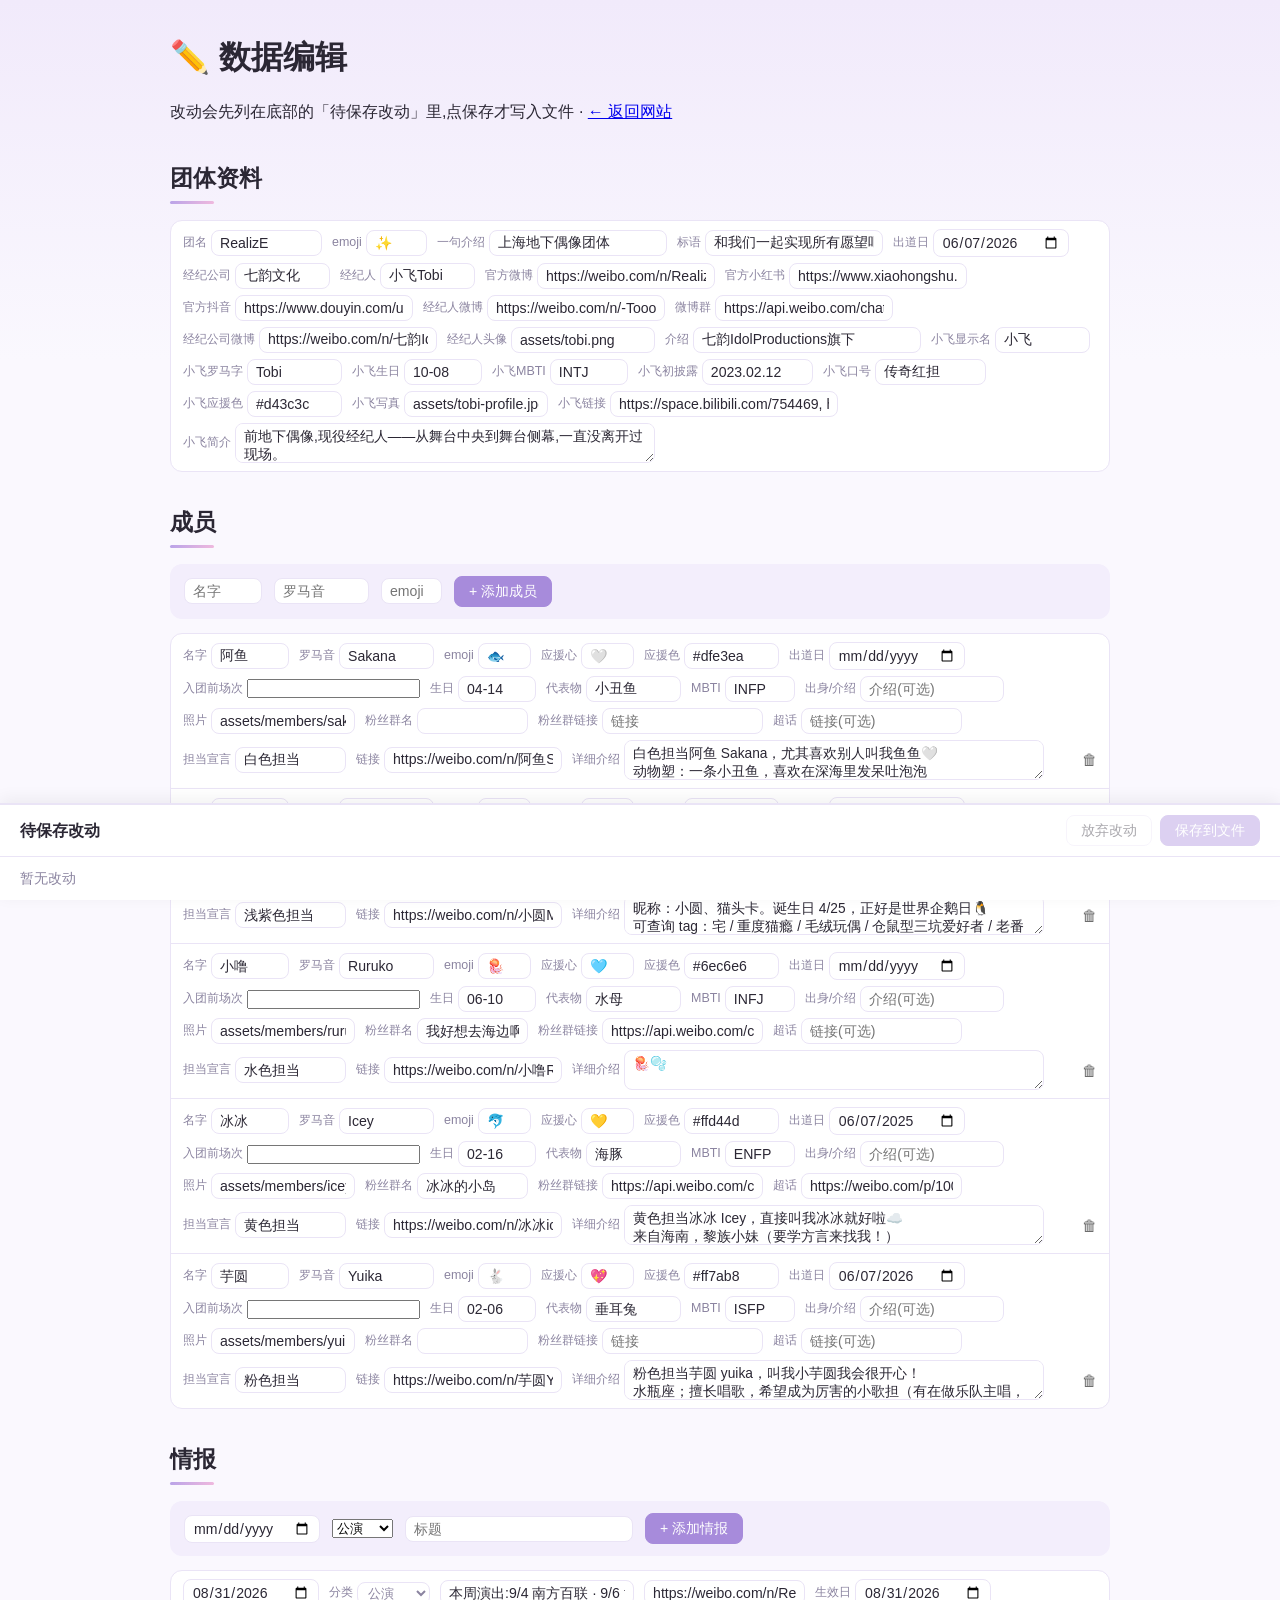
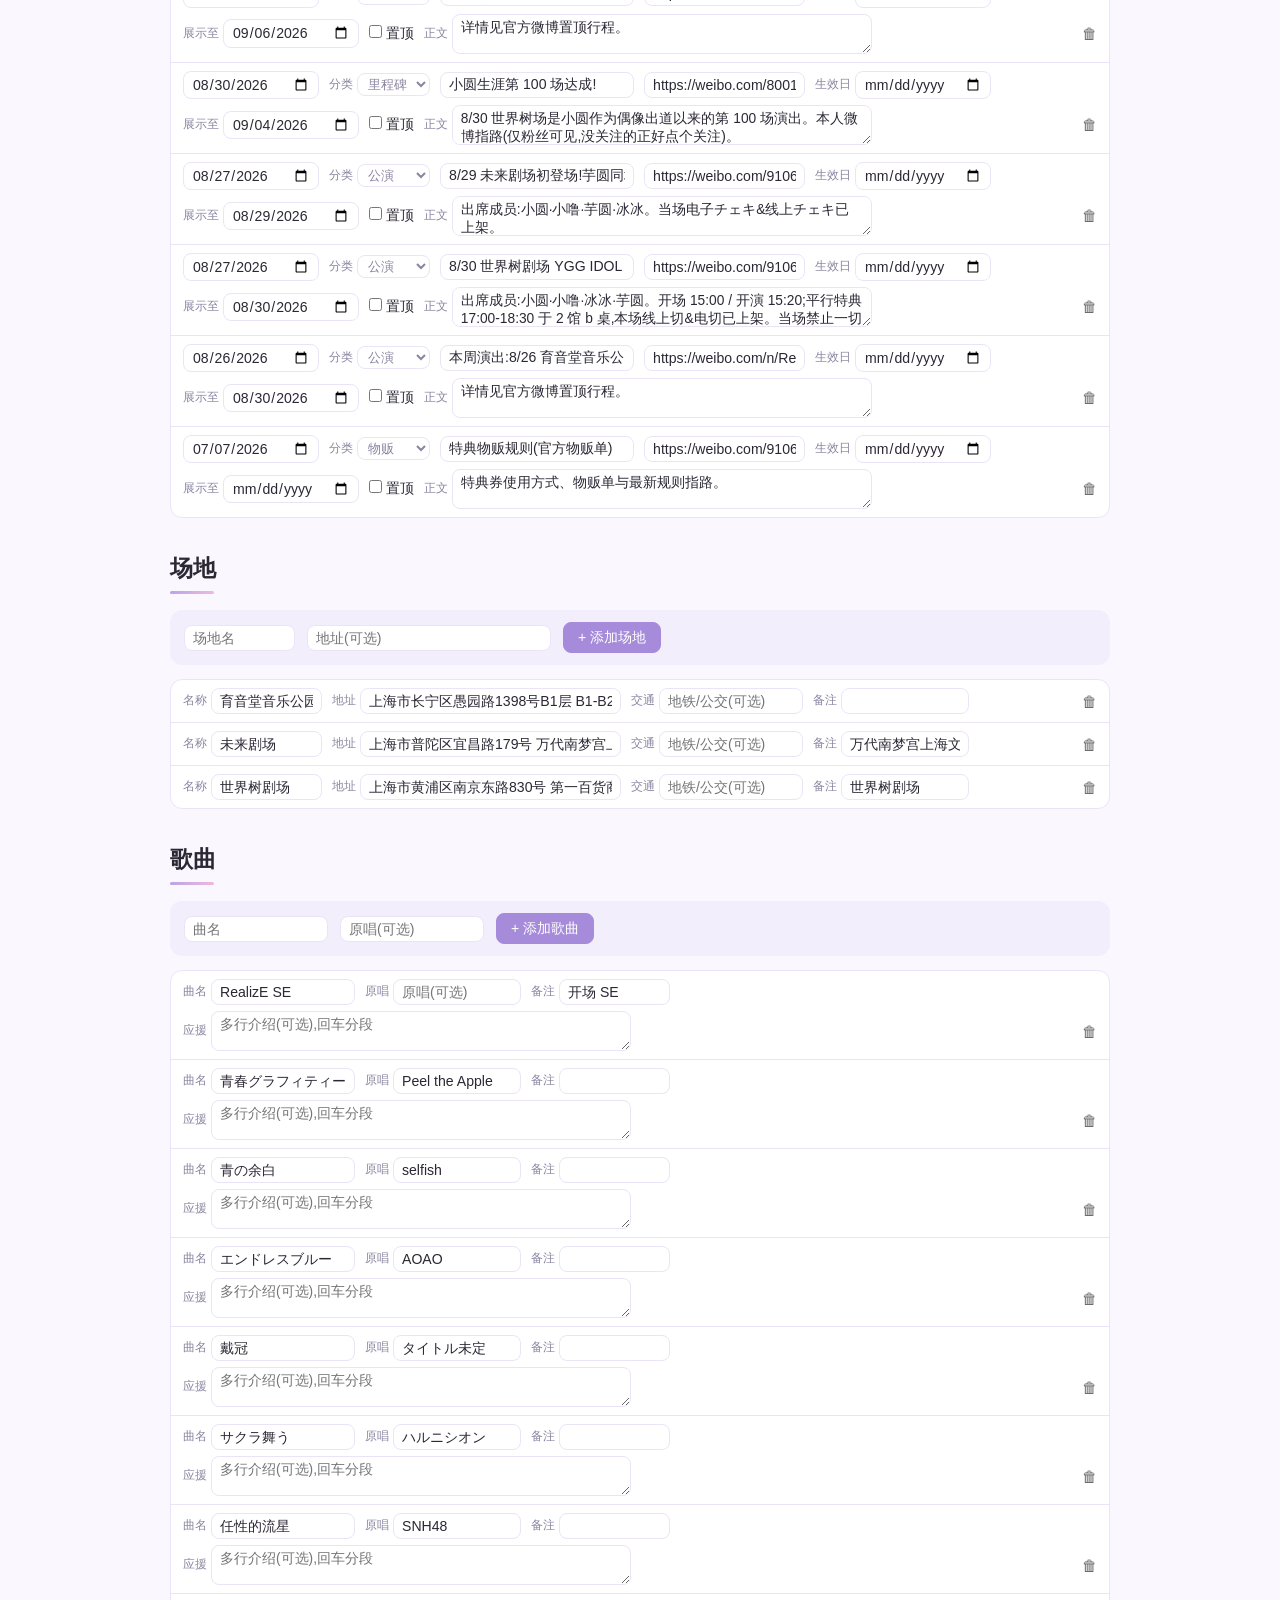
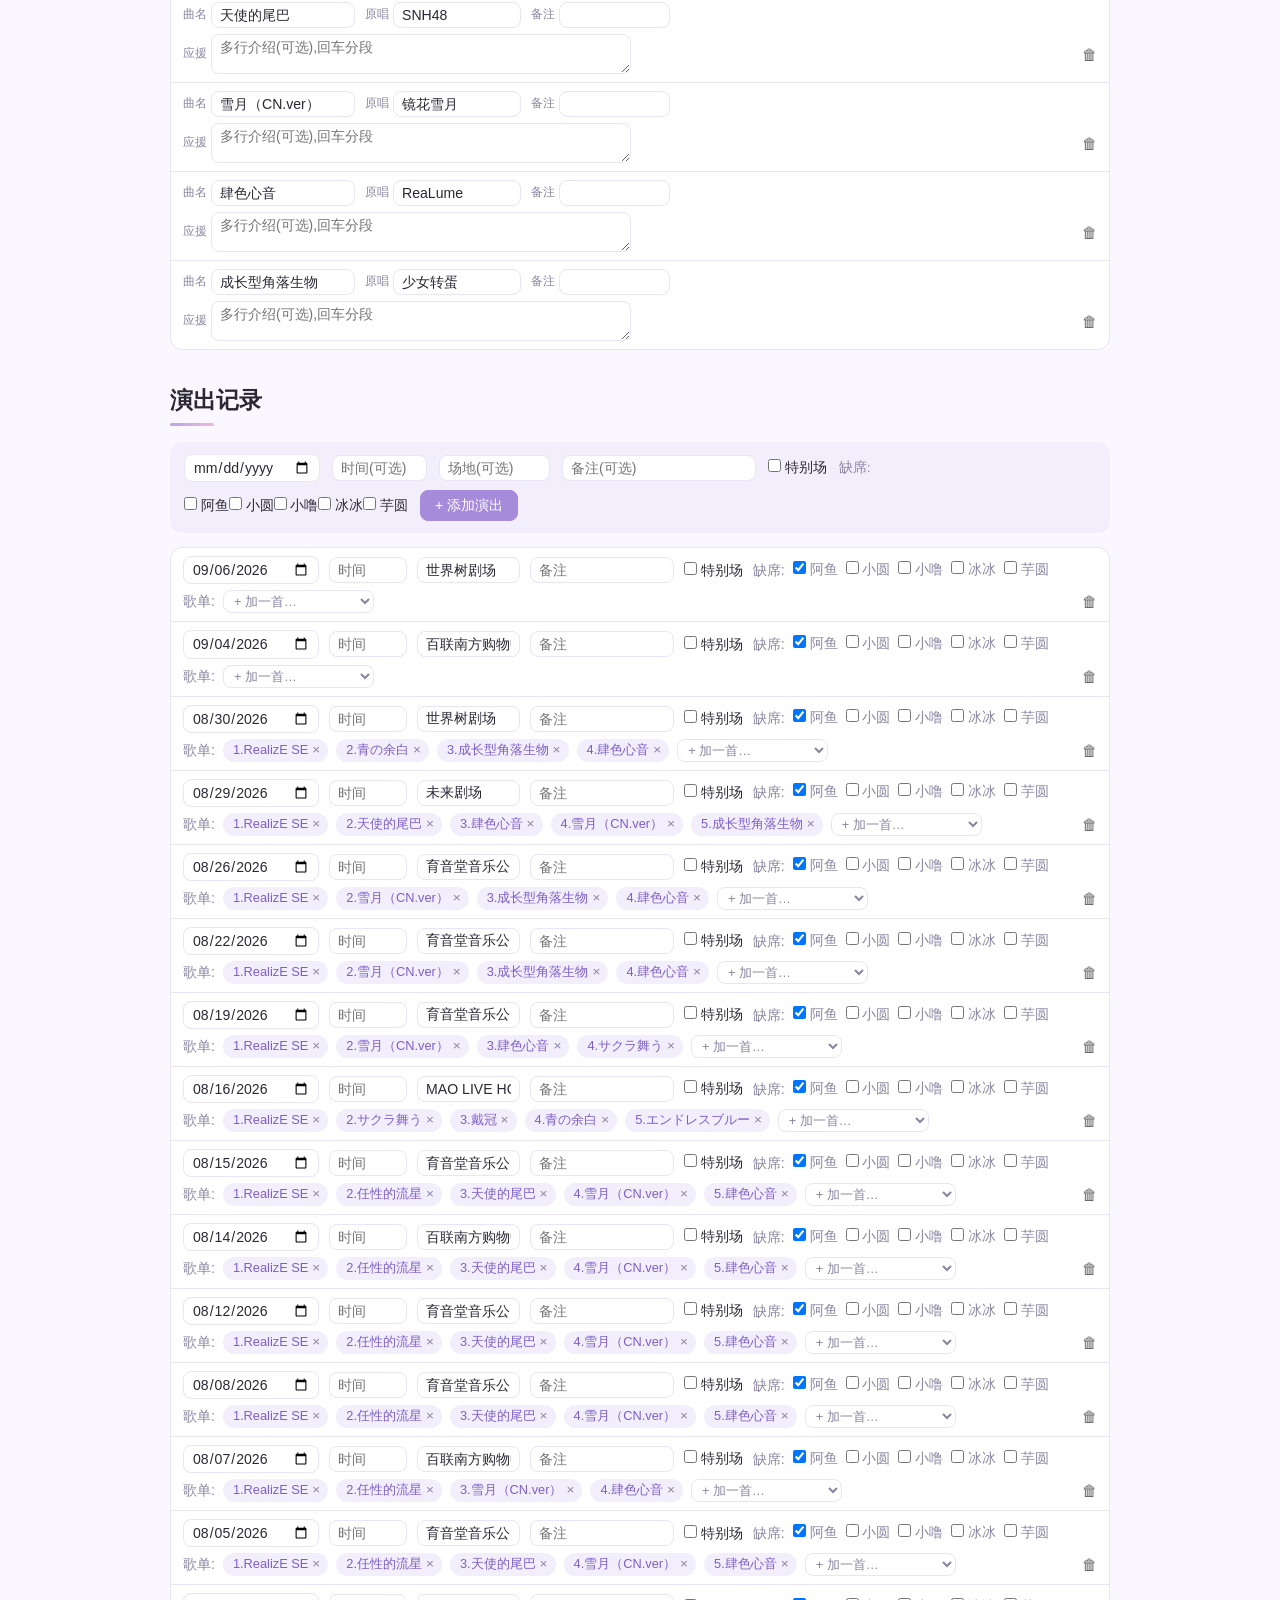
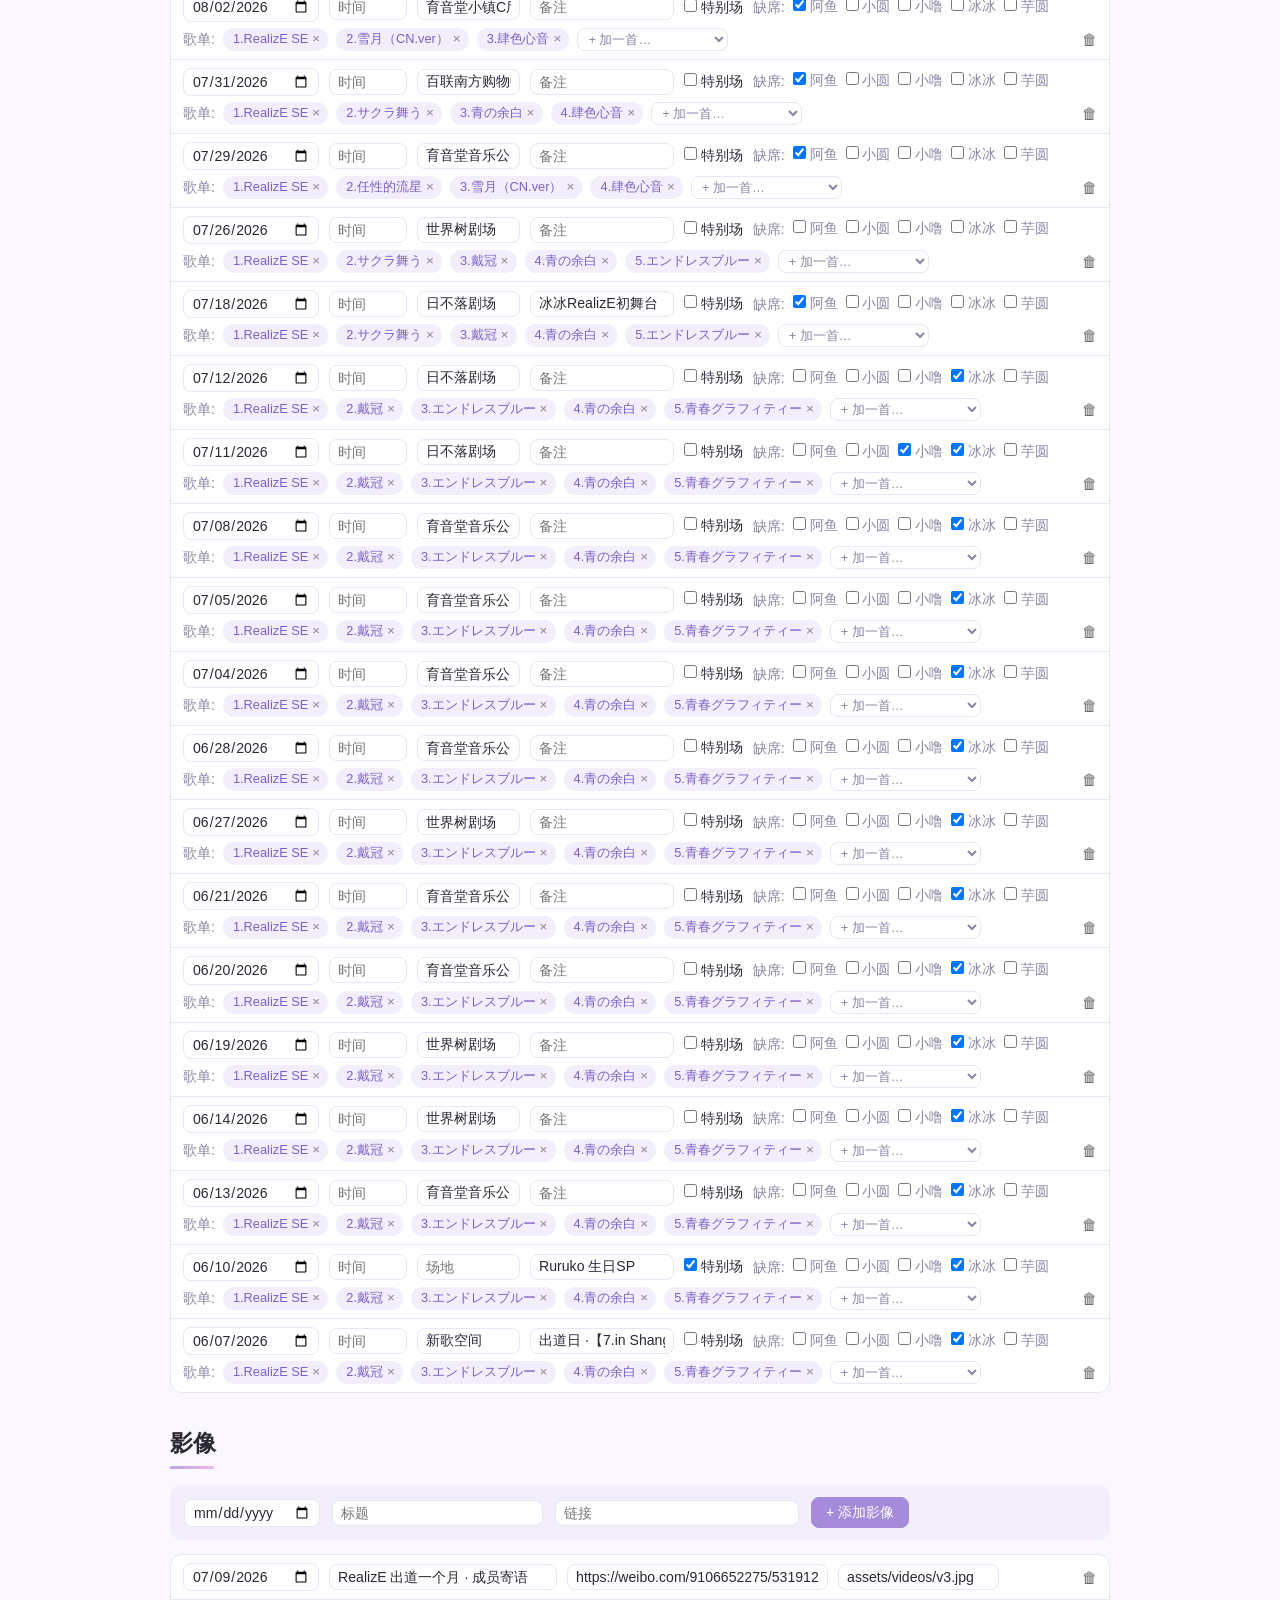
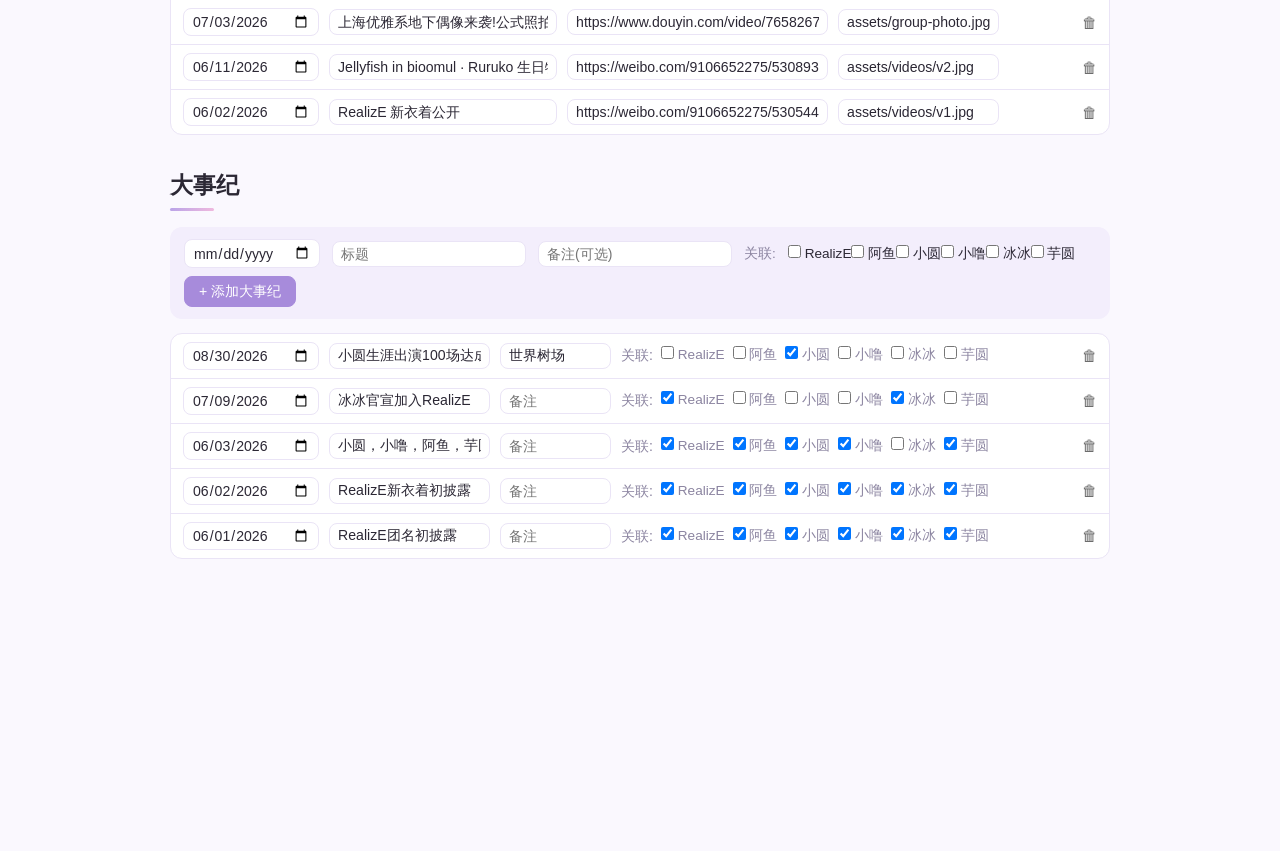
==== commit 0a1323a9: "情报新增「里程碑」分类:🎉 标签、金→粉渐变(与日历里程碑角标同款);小圆百场情报改用此分类 - app.js 分类映射 + 标签渲染带 🎉;edit.html/edit.js 行内下拉与新增表单均补" ====
--- a/edit.html
+++ b/edit.html
@@ -35,7 +35,7 @@
       <form id="news-add" class="add-form">
         <input type="date" name="date" required>
         <select name="cat">
-          <option>公演</option><option>物贩</option><option>生诞祭</option><option>其他</option>
+          <option>公演</option><option>物贩</option><option>生诞祭</option><option>里程碑</option><option>其他</option>
         </select>
         <input type="text" name="title" placeholder="标题" required size="24">
         <button type="submit">+ 添加情报</button>
--- a/css/style.css
+++ b/css/style.css
@@ -38,9 +38,10 @@
   z-index: 90;
   transition: background 0.3s ease, box-shadow 0.3s ease;
 }
-/* Hero 大图上:透明底白字(参考日系官网),滚过后回到毛玻璃 */
+/* Hero 大图上:透明底白字(参考日系官网),滚过后回到毛玻璃;
+   加一条很淡的顶部渐变 scrim,白字压在公式照亮部(浅紫丝带等)也保持可读 */
 .topnav.over-hero {
-  background: transparent;
+  background: linear-gradient(to bottom, rgba(43, 39, 52, 0.34), rgba(43, 39, 52, 0));
   backdrop-filter: none;
   -webkit-backdrop-filter: none;
   box-shadow: none;
@@ -64,7 +65,14 @@
   text-decoration: none;
   line-height: 1;
 }
-.nav-links { display: flex; gap: 30px; margin: 0 auto; }
+/* 链接组以页面中轴绝对居中(左侧 logo 不再把它挤偏) */
+.nav-links {
+  display: flex;
+  gap: 30px;
+  position: absolute;
+  left: 50%;
+  transform: translateX(-50%);
+}
 .nav-links a {
   position: relative;
   display: flex;
@@ -176,24 +184,31 @@
 
 /* ---------- Hero 信息区 ---------- */
 .hero-info { max-width: 860px; margin: 0 auto; padding: 4px 20px 28px; text-align: center; }
-/* 大标题是中文 catchphrase(照片里已有 RealizE 手写字) */
+/* 大标题是中文 catchphrase(照片里已有 RealizE 手写字);
+   text-indent 补偿行尾字距,墨迹与眉题同轴 */
 .hero-info h1 {
   font-size: 2.1rem;
   font-weight: 700;
   letter-spacing: 0.08em;
+  text-indent: 0.08em;
   color: var(--accent-deep);
   text-shadow: 0 2px 16px rgba(167, 139, 219, 0.4);
 }
-/* 团名下:小字副标(疏排)→ 一句简介 → PROFILE 资料行 */
+/* 眉题(属性小字)在上,大标语在下——海报式层级 */
 .tagline {
   color: var(--muted);
-  font-size: 0.9rem;
+  font-size: 0.82rem;
   font-weight: 500;
   /* 副标含拉丁字母(IdolProductions),疏排适度,免得字母被拉散 */
   letter-spacing: 0.16em;
-  text-indent: 0.16em;
-  margin-top: 10px;
-}
+  /* 桌面端:眉题首字「七」与下方大标语首字「和」左缘对齐(实测校准) */
+  text-indent: -17px;
+  margin-bottom: 10px;
+}
+/* 副标各段不内部换行,窄屏只在分隔符处折行 */
+.tg-seg { white-space: nowrap; }
+/* 地址末段(场地名+楼层)整体不换行 */
+.nbk { white-space: nowrap; }
 .sub { color: var(--text); font-size: 1rem; line-height: 1.9; margin-top: 14px; }
 
 .facts {
@@ -204,6 +219,7 @@
   flex-wrap: wrap;
   margin-top: 18px;
 }
+.fact-unit { display: inline-flex; align-items: center; gap: 20px; white-space: nowrap; }
 .fact { display: inline-flex; align-items: baseline; gap: 8px; }
 .f-label { font-size: 0.78rem; color: var(--muted); letter-spacing: 0.14em; }
 .f-value { font-size: 0.95rem; font-weight: 600; }
@@ -350,6 +366,9 @@
   background: var(--grad);
   margin: 4px auto 0;
 }
+/* 编辑页是工具页:标题豁免居中,回到左对齐 */
+.edit-page h2 { text-align: left; }
+.edit-page h2::after { margin-left: 0; }
 .h2-sub { font-size: 0.85rem; font-weight: normal; color: var(--muted); margin-left: 8px; }
 .h2-en {
   font-size: 0.72rem;
@@ -409,6 +428,13 @@
 }
 @media (max-width: 860px) {
   .members { grid-template-columns: repeat(2, 1fr); }
+  /* 两列网格下末张孤行卡片(第 5 位)居中,不再贴左失衡;
+     宽度=单列宽(50% 减半个 gap),和上面的卡片一样大 */
+  .member-card:last-child:nth-child(odd) {
+    grid-column: 1 / -1;
+    justify-self: center;
+    width: calc(50% - 12px);
+  }
 }
 
 /* ---------- 演出档案 ---------- */
@@ -739,6 +765,7 @@
 .cat-goods { background: #e8a13c; }
 .cat-bday { background: #ef8fb6; }
 .cat-other { background: #a9a2bd; }
+.cat-mile { background: linear-gradient(120deg, #ffd44d, #f0b9de); color: var(--text); }
 .news-main { min-width: 0; }
 .news-title { font-weight: 600; }
 .news-title a { color: var(--accent-deep); text-decoration: none; }
@@ -767,6 +794,54 @@
   cursor: pointer;
 }
 .view-toggle button.on { background: var(--accent); border-color: var(--accent); color: #fff; }
+/* 订阅按钮:虚线描边和视图切换区分,不参与选中态 */
+.view-toggle .ics-btn { border-style: dashed; border-color: var(--accent); color: var(--accent-deep); }
+.view-toggle .ics-btn:hover { background: var(--accent-soft); }
+
+/* ---------- 日程订阅弹窗 ---------- */
+.ics-p { margin-top: 12px; font-size: 0.92rem; }
+.ics-main {
+  display: block;
+  margin-top: 12px;
+  text-align: center;
+  background: var(--accent);
+  color: #fff;
+  text-decoration: none;
+  border-radius: 999px;
+  padding: 9px 18px;
+  font-weight: 600;
+}
+.ics-main:hover { background: var(--accent-deep); }
+.ics-linkrow { display: flex; gap: 8px; margin-top: 8px; align-items: stretch; }
+.ics-link {
+  flex: 1;
+  min-width: 0;
+  overflow-x: auto;
+  white-space: nowrap;
+  background: var(--accent-soft);
+  border-radius: 8px;
+  padding: 7px 10px;
+  font-size: 0.8rem;
+}
+.ics-copy {
+  border: 1px solid var(--line);
+  background: var(--card);
+  color: var(--accent-deep);
+  border-radius: 8px;
+  padding: 0 14px;
+  cursor: pointer;
+  flex-shrink: 0;
+}
+.ics-copy:hover { border-color: var(--accent); }
+.ics-note { margin-top: 10px; color: var(--muted); font-size: 0.8rem; }
+.ics-dl { color: var(--accent-deep); font-weight: 600; }
+/* Google 日历按钮:描边样式,与主按钮区分层级 */
+.ics-main.ics-google {
+  background: var(--card);
+  color: var(--accent-deep);
+  border: 1px solid var(--accent);
+}
+.ics-main.ics-google:hover { background: var(--accent-soft); }
 
 .cal {
   background: var(--card);
@@ -843,6 +918,8 @@
 .cal-chip.special { background: var(--grad); color: #fff; }
 .cal-chip.future { border: 1px dashed var(--accent); background: var(--card); }
 .cal-chip.bday { color: var(--text); }
+/* 出道里程碑(整百天/周年):金→粉渐变庆祝感,与特别场的紫粉渐变区分 */
+.cal-chip.mile { background: linear-gradient(120deg, #ffd44d, #f0b9de); color: var(--text); }
 
 /* ---------- 歌曲 ---------- */
 .songs { background: var(--card); border: 1px solid var(--line); border-radius: 14px; overflow: hidden; }
@@ -862,8 +939,8 @@
 .song-artist { color: var(--muted); font-size: 0.82rem; }
 .song-stats { margin-left: auto; color: var(--muted); font-size: 0.84rem; white-space: nowrap; }
 
-/* 演出行的歌单标记与展开面板 */
-.show-row.has-setlist { cursor: pointer; }
+/* 演出行:整行可点开详情弹窗;有歌单的行带 ♪ 标记 */
+.show-row { cursor: pointer; }
 .setlist-badge {
   color: var(--accent-deep);
   background: var(--accent-soft);
@@ -872,20 +949,6 @@
   padding: 1px 9px;
   white-space: nowrap;
 }
-.setlist-panel {
-  background: var(--accent-soft);
-  border-bottom: 1px solid var(--line);
-  padding: 10px 16px 10px 88px;
-}
-.sl-item { display: flex; align-items: baseline; gap: 10px; padding: 2px 0; font-size: 0.9rem; }
-.sl-label {
-  color: var(--accent-deep);
-  font-weight: 600;
-  font-size: 0.8rem;
-  width: 28px;
-  flex-shrink: 0;
-}
-.sl-artist { color: var(--muted); font-size: 0.82rem; }
 
 /* ---------- 影像(封面卡片,一屏三张 + 左右箭头滚动) ---------- */
 .videos-wrap { position: relative; }
@@ -1208,7 +1271,8 @@
   /* 顶栏收紧:隐藏英文小字和微博图标,六个链接一行放齐 */
   .topnav { height: 52px; padding: 0 12px; gap: 10px; }
   .nav-logo { font-size: 1.2rem; flex-shrink: 0; }
-  .nav-links { gap: 11px; overflow-x: auto; scrollbar-width: none; }
+  .nav-links { gap: 11px; overflow-x: auto; scrollbar-width: none;
+    position: static; transform: none; margin: 0 auto; }
   .nav-links::-webkit-scrollbar { display: none; }
   .nav-links a { padding: 4px 0; }
   .nav-links .zh { font-size: 0.86rem; letter-spacing: 0.02em; white-space: nowrap; }
@@ -1218,6 +1282,16 @@
   /* 影像:手机一屏一张多露一点,手指横滑,箭头收起 */
   .videos { grid-auto-columns: 82%; }
   .vid-nav { display: none; }
+
+  /* 歌曲:披露信息换到歌名下方一行,歌名不再被右栏挤成竖条断行;
+     左缩进 36px = 序号宽 22px + 间距 14px,与歌名左缘对齐 */
+  .song-row { flex-wrap: wrap; row-gap: 2px; }
+  .song-stats {
+    margin-left: 0;
+    flex-basis: 100%;
+    padding-left: 36px;
+    font-size: 0.78rem;
+  }
 
   /* 日历:格子里只留场次号,场地名太长必然截断,悬停/详情看列表 */
   .cal-head { padding: 10px 10px; gap: 8px; }
@@ -1255,8 +1329,15 @@
   .hero-info { padding-top: 14px; }
   .hero-info h1 { font-size: 1.26rem; letter-spacing: 0.04em; white-space: nowrap; }
   .tagline { font-size: 0.78rem; letter-spacing: 0.08em; text-indent: 0.08em; }
+  /* 窄屏眉题必然折行:隐藏末个「·」,让「粉丝应援站」独占一行,
+     分隔符不再孤悬行尾(nth-last-child(2) = 末段前的那个分隔符) */
+  .tagline .tg-sep:nth-last-child(2) { display: none; }
+  .tagline .tg-seg:last-child { display: block; margin-top: 2px; }
   .sub { font-size: 0.92rem; }
-  .facts { gap: 12px; }
+  /* 换行后竖线会变成行首孤儿——手机端隐藏竖线,靠间距分隔 */
+  .facts { gap: 6px 16px; }
+  .f-sep { display: none; }
+  .fact-unit { gap: 0; }
   .next-show { padding: 16px 18px 18px; }
   .next-flex { flex-direction: column; gap: 12px; text-align: center; }
   .next-datebox {
